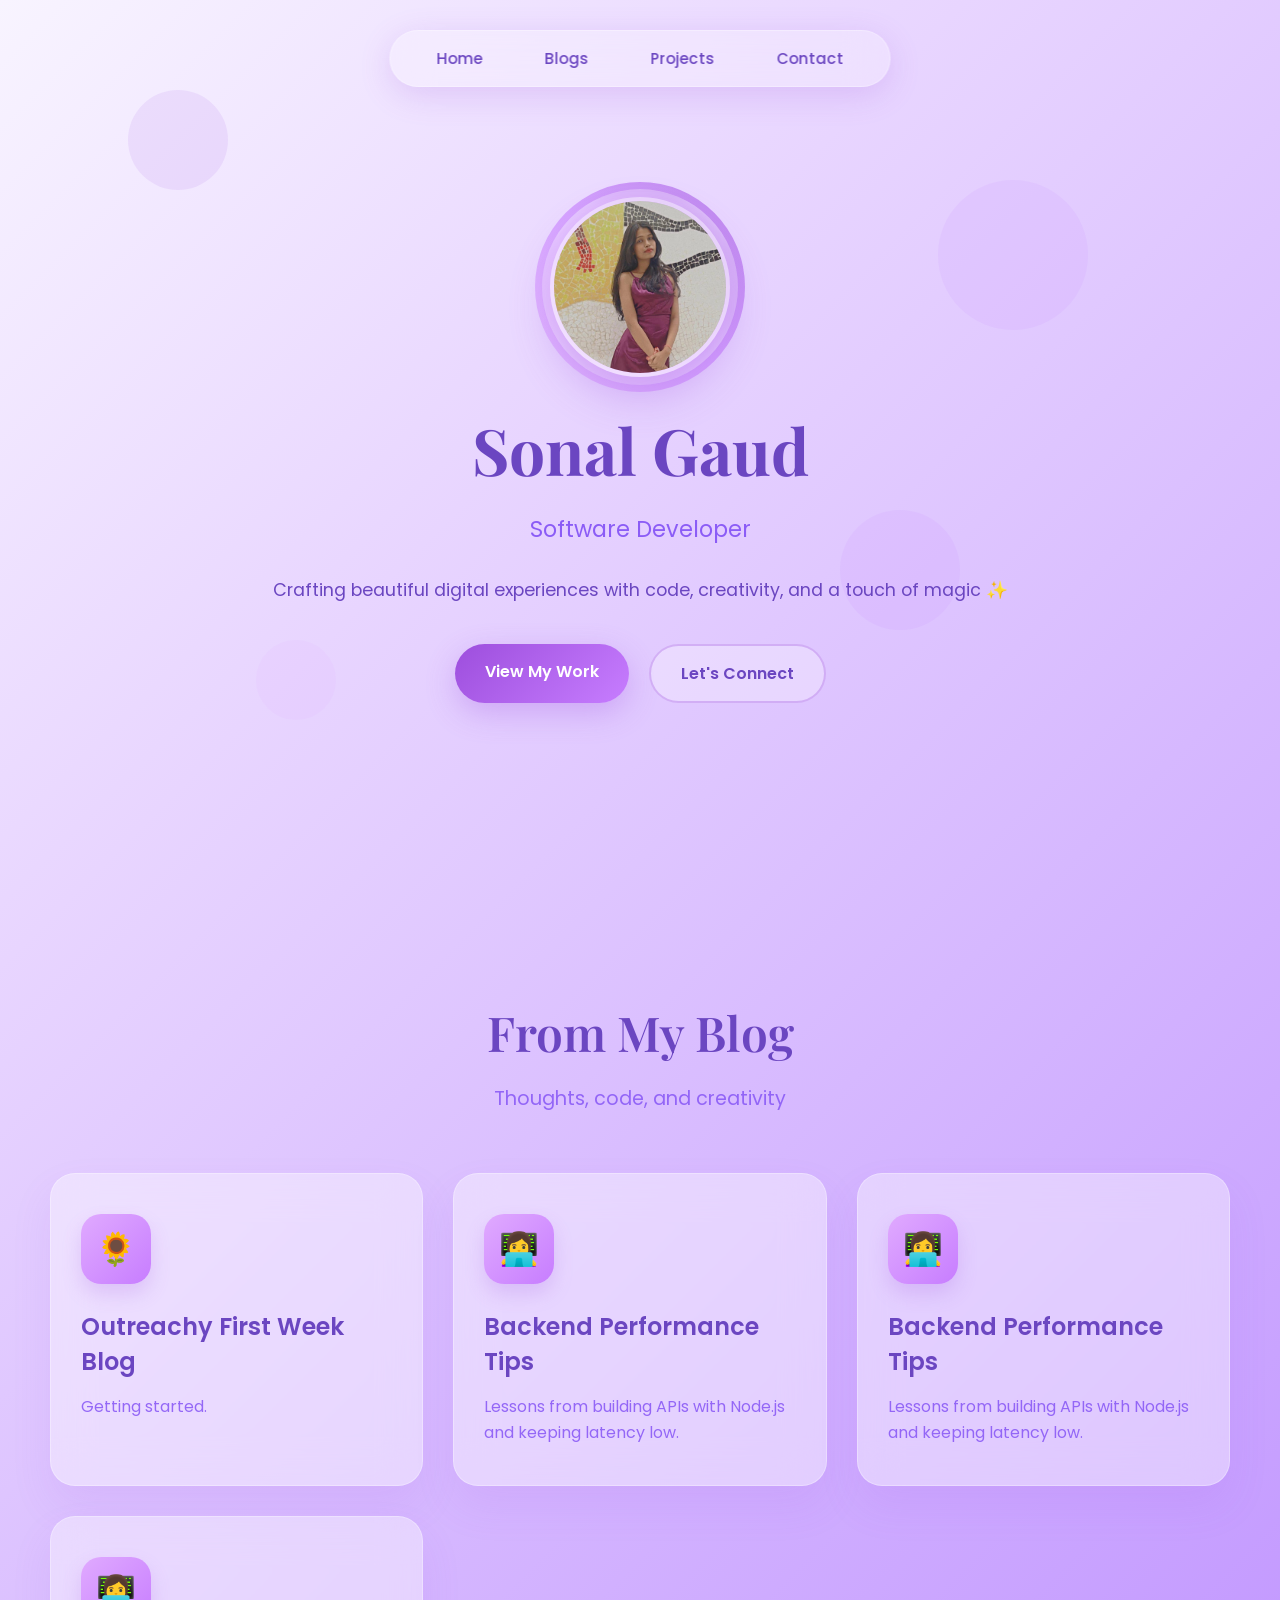
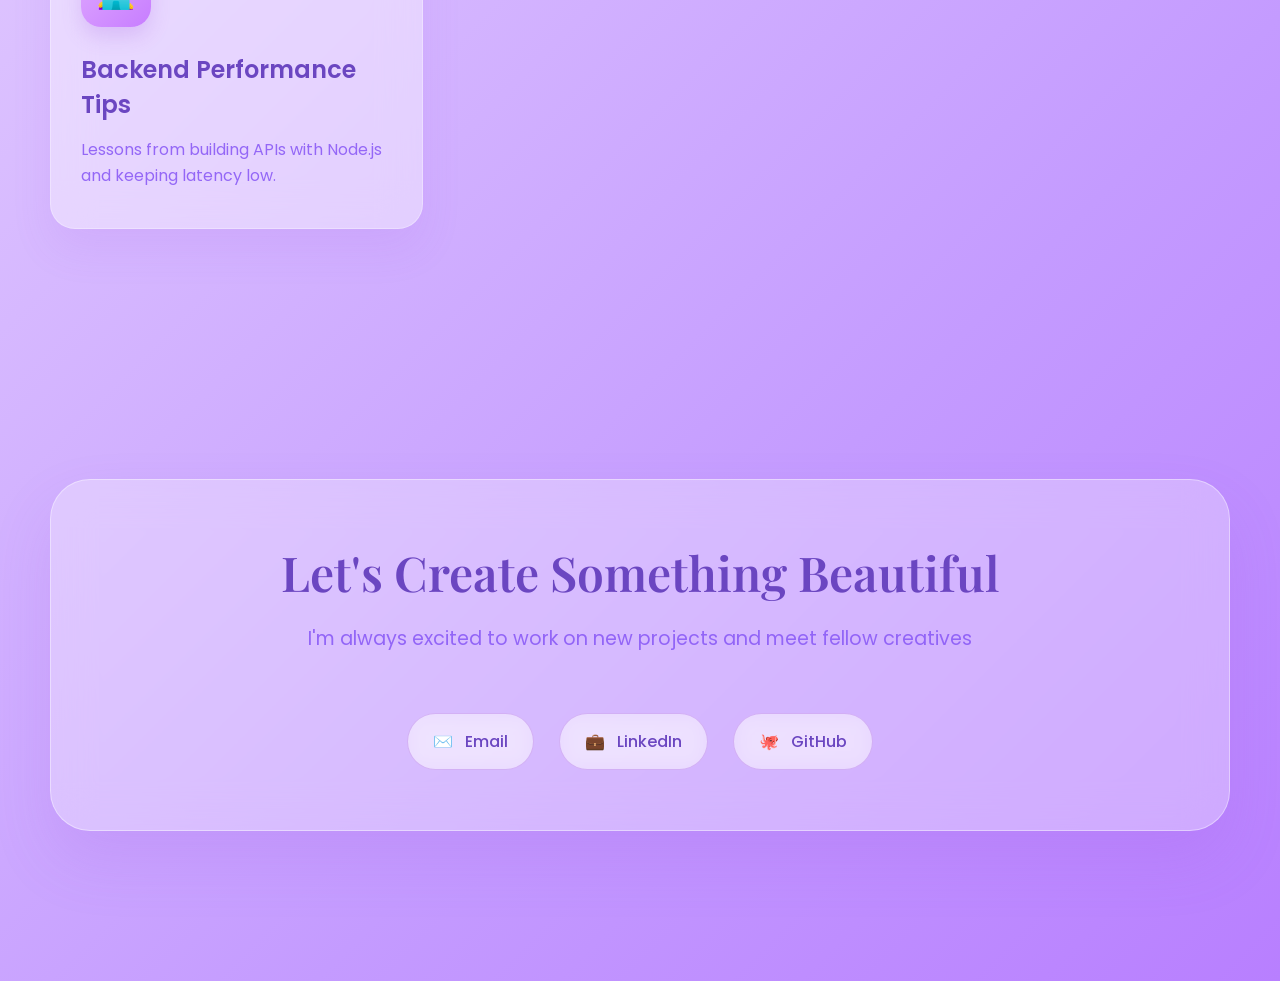
==== index.html @ 07bfc33f "added" ====
<!DOCTYPE html>
<html lang="en">

<head>
    <meta charset="UTF-8">
    <meta name="viewport" content="width=device-width, initial-scale=1.0">
    <title>Sonal Gaud</title>
    <link
        href="https://fonts.googleapis.com/css2?family=Poppins:wght@300;400;500;600;700&family=Playfair+Display:wght@400;500;600;700&display=swap"
        rel="stylesheet">

    <link rel="stylesheet" href="style.css">

</head>

<body>
    <!-- Floating shapes background -->
    <div class="floating-shapes">
        <div class="shape"></div>
        <div class="shape"></div>
        <div class="shape"></div>
        <div class="shape"></div>
    </div>

    <!-- Navigation -->
    <nav>
        <ul>
            <li><a href="#home">Home</a></li>
            <li><a href="#blogs">Blogs</a></li>
            <li><a href="#projects">Projects</a></li>
            <li><a href="#contact">Contact</a></li>
        </ul>
    </nav>

    <!-- Hero Section -->
    <section id="home" class="hero">
        <div class="hero-content">
            <div class="hero-image-container">
                <img src="images/image.jpeg" alt="Sonal Gaud" class="hero-image">
            </div>
            <h1>Sonal Gaud</h1>
            <p class="subtitle">Software Developer</p>
            <p class="description">Crafting beautiful digital experiences with code, creativity, and a touch of magic ✨
            </p>
            <div class="cta-buttons">
                <a href="#projects" class="btn btn-primary">View My Work</a>
                <a href="#contact" class="btn btn-secondary">Let's Connect</a>
            </div>
        </div>
    </section>

    <!-- Blog Section -->
    <section id="blogs" class="animate-on-scroll">
        <div class="container">
            <h2 class="section-title">From My Blog</h2>
            <p class="section-subtitle">Thoughts, code, and creativity</p>
            <div class="cards-grid">
                <a href="https://medium.com/@sonalgaud12/understanding-prometheus-remote-write-protocol-a-comprehensive-guide-9bbf093b5cb7"
                    class="card blog-link">
                    <div class="card-icon">🌻</div>
                    <h3>Outreachy First Week Blog</h3>
                    <p>Getting started.</p>
                </a>
                <a href="blog2.md" class="card blog-link">
                    <div class="card-icon">👩‍💻</div>
                    <h3>Backend Performance Tips</h3>
                    <p>Lessons from building APIs with Node.js and keeping latency low.</p>
                </a>
                <a href="blog3.md" class="card blog-link">
                    <div class="card-icon">👩‍💻</div>
                    <h3>Backend Performance Tips</h3>
                    <p>Lessons from building APIs with Node.js and keeping latency low.</p>
                </a>
                <a href="blog4.md" class="card blog-link">
                    <div class="card-icon">👩‍💻</div>
                    <h3>Backend Performance Tips</h3>
                    <p>Lessons from building APIs with Node.js and keeping latency low.</p>
                </a>
            </div>
        </div>
    </section>


    <!-- Projects Section -->
    <!-- <section id="projects" class="animate-on-scroll">
        <div class="container">
            <h2 class="section-title">Featured Projects</h2>
            <p class="section-subtitle">A showcase of my favorite creations</p>
            <div class="projects-grid">
                <div class="project-card">
                    <div class="project-image">
                        <div class="project-emoji">🌸</div>
                    </div>
                    <div class="project-content">
                        <h3 class="project-title">Bloom - Wellness App</h3>
                        <p class="project-description">A mindfulness and wellness app with AI-powered mood tracking,
                            personalized meditation guides, and beautiful floral themes.</p>
                        <div class="tech-tags">
                            <span class="tech-tag">React Native</span>
                            <span class="tech-tag">TensorFlow</span>
                            <span class="tech-tag">Firebase</span>
                            <span class="tech-tag">Node.js</span>
                        </div>
                        <div class="project-links">
                            <a href="#" class="project-link">Live Demo</a>
                            <a href="#" class="project-link">GitHub</a>
                        </div>
                    </div>
                </div>
                <div class="project-card">
                    <div class="project-image">
                        <div class="project-emoji">✨</div>
                    </div>
                    <div class="project-content">
                        <h3 class="project-title">Sparkle - Design System</h3>
                        <p class="project-description">A comprehensive design system and component library with
                            beautiful animations, accessibility features, and dark mode support.</p>
                        <div class="tech-tags">
                            <span class="tech-tag">React</span>
                            <span class="tech-tag">Storybook</span>
                            <span class="tech-tag">TypeScript</span>
                            <span class="tech-tag">Figma API</span>
                        </div>
                        <div class="project-links">
                            <a href="#" class="project-link">Live Demo</a>
                            <a href="#" class="project-link">GitHub</a>
                        </div>
                    </div>
                </div>
                <div class="project-card">
                    <div class="project-image">
                        <div class="project-emoji">🦋</div>
                    </div>
                    <div class="project-content">
                        <h3 class="project-title">Flutter - Social Platform</h3>
                        <p class="project-description">A creative community platform where artists share their work, get
                            feedback, and collaborate on projects with real-time features.</p>
                        <div class="tech-tags">
                            <span class="tech-tag">Vue.js</span>
                            <span class="tech-tag">Socket.io</span>
                            <span class="tech-tag">MongoDB</span>
                            <span class="tech-tag">AWS S3</span>
                        </div>
                        <div class="project-links">
                            <a href="#" class="project-link">Live Demo</a>
                            <a href="#" class="project-link">GitHub</a>
                        </div>
                    </div>
                </div>
            </div>
        </div>
    </section> -->

    <!-- Contact Section -->
    <section id="contact" class="animate-on-scroll">
        <div class="container">
            <div class="contact-section">
                <h2 class="section-title">Let's Create Something Beautiful</h2>
                <p class="section-subtitle">I'm always excited to work on new projects and meet fellow creatives</p>
                <div class="contact-links">
                    <a href="mailto:sonalgaud12@gmail.com" class="contact-link">
                        <span>✉️</span> Email
                    </a>
                    <a href="https://www.linkedin.com/in/sonal-gaud" target="_blank" class="contact-link">
                        <span>💼</span> LinkedIn
                    </a>
                    <a href="https://github.com/sonalgaud12" target="_blank" class="contact-link">
                        <span>🐙</span> GitHub
                    </a>

                </div>
            </div>
        </div>
    </section>
    <script src="script.js"></script>

</body>

</html>
---- style.css ----
* {
    margin: 0;
    padding: 0;
    box-sizing: border-box;
}

body {
    font-family: 'Poppins', sans-serif;
    background: linear-gradient(135deg, #f8f4ff 0%, #e8d5ff 25%, #d6b8ff 50%, #c49bff 75%, #b87fff 100%);
    min-height: 100vh;
    overflow-x: hidden;
    position: relative;
}

/* Floating elements background */
.floating-shapes {
    position: fixed;
    width: 100%;
    height: 100%;
    top: 0;
    left: 0;
    pointer-events: none;
    z-index: 1;
}

.shape {
    position: absolute;
    border-radius: 50%;
    opacity: 0.1;
    animation: float 20s infinite ease-in-out;
}

.shape:nth-child(1) {
    width: 100px;
    height: 100px;
    background: #9d4edd;
    top: 10%;
    left: 10%;
    animation-delay: 0s;
}

.shape:nth-child(2) {
    width: 150px;
    height: 150px;
    background: #c77dff;
    top: 20%;
    right: 15%;
    animation-delay: -5s;
}

.shape:nth-child(3) {
    width: 80px;
    height: 80px;
    background: #e0aaff;
    bottom: 20%;
    left: 20%;
    animation-delay: -10s;
}

.shape:nth-child(4) {
    width: 120px;
    height: 120px;
    background: #c77dff;
    bottom: 30%;
    right: 25%;
    animation-delay: -15s;
}

@keyframes float {

    0%,
    100% {
        transform: translateY(0px) rotate(0deg);
    }

    33% {
        transform: translateY(-30px) rotate(120deg);
    }

    66% {
        transform: translateY(20px) rotate(240deg);
    }
}

/* Navigation */
nav {
    position: fixed;
    top: 30px;
    left: 50%;
    transform: translateX(-50%);
    z-index: 1000;
    background: rgba(255, 255, 255, 0.25);
    backdrop-filter: blur(20px);
    padding: 15px 30px;
    border-radius: 50px;
    border: 1px solid rgba(255, 255, 255, 0.3);
    box-shadow: 0 8px 32px rgba(157, 78, 221, 0.2);
}

nav ul {
    display: flex;
    list-style: none;
    gap: 30px;
}

nav a {
    color: #6b46c1;
    text-decoration: none;
    font-weight: 500;
    font-size: 0.95rem;
    transition: all 0.3s ease;
    position: relative;
    padding: 8px 16px;
    border-radius: 25px;
}

nav a:hover {
    color: #ffffff;
    background: linear-gradient(135deg, #9d4edd, #c77dff);
    transform: translateY(-2px);
    box-shadow: 0 5px 15px rgba(157, 78, 221, 0.4);
}

/* Hero Section */
.hero {
    height: 100vh;
    display: flex;
    align-items: center;
    justify-content: center;
    text-align: center;
    position: relative;
    z-index: 10;
}

.hero-content {
    max-width: 800px;
    padding: 0 20px;
}

.hero-image-container {
    width: 180px;
    height: 180px;
    margin: 0 auto 30px;
    position: relative;
    animation: pulse 3s ease-in-out infinite;
}

.hero-image-container::before {
    content: '';
    position: absolute;
    top: -15px;
    left: -15px;
    right: -15px;
    bottom: -15px;
    border-radius: 50%;
    background: linear-gradient(45deg, #e0aaff, #c77dff, #9d4edd);
    z-index: -1;
    opacity: 0.6;
    animation: rotate 10s linear infinite;
}

.hero-image-container::after {
    content: '';
    position: absolute;
    top: -8px;
    left: -8px;
    right: -8px;
    bottom: -8px;
    border-radius: 50%;
    background: rgba(255, 255, 255, 0.3);
    z-index: -1;
    backdrop-filter: blur(10px);
}

.hero-image {
    width: 100%;
    height: 100%;
    border-radius: 50%;
    object-fit: cover;
    border: 4px solid rgba(255, 255, 255, 0.4);
    box-shadow: 0 20px 40px rgba(157, 78, 221, 0.3);
    transition: all 0.3s ease;
}

.hero-image:hover {
    transform: scale(1.05);
    box-shadow: 0 25px 50px rgba(157, 78, 221, 0.4);
}

@keyframes pulse {

    0%,
    100% {
        transform: scale(1);
    }

    50% {
        transform: scale(1.05);
    }
}

@keyframes rotate {
    0% {
        transform: rotate(0deg);
    }

    100% {
        transform: rotate(360deg);
    }
}

.hero h1 {
    font-family: 'Playfair Display', serif;
    font-size: 4rem;
    font-weight: 700;
    color: #6b46c1;
    margin-bottom: 20px;
    opacity: 0;
    animation: fadeInUp 1s ease 0.5s both;
}

.hero .subtitle {
    font-size: 1.4rem;
    color: #8b5cf6;
    margin-bottom: 30px;
    font-weight: 400;
    opacity: 0;
    animation: fadeInUp 1s ease 0.7s both;
}

.hero .description {
    font-size: 1.1rem;
    color: #6b46c1;
    margin-bottom: 40px;
    opacity: 0.8;
    line-height: 1.6;
    opacity: 0;
    animation: fadeInUp 1s ease 0.9s both;
}

.cta-buttons {
    display: flex;
    gap: 20px;
    justify-content: center;
    flex-wrap: wrap;
    opacity: 0;
    animation: fadeInUp 1s ease 1.1s both;
}

.btn {
    padding: 15px 30px;
    border-radius: 50px;
    text-decoration: none;
    font-weight: 600;
    font-size: 1rem;
    transition: all 0.3s ease;
    position: relative;
    overflow: hidden;
}

.btn-primary {
    background: linear-gradient(135deg, #9d4edd, #c77dff);
    color: white;
    box-shadow: 0 10px 30px rgba(157, 78, 221, 0.3);
}

.btn-secondary {
    background: rgba(255, 255, 255, 0.3);
    color: #6b46c1;
    border: 2px solid rgba(157, 78, 221, 0.3);
    backdrop-filter: blur(10px);
}

.btn:hover {
    transform: translateY(-3px);
}

.btn-primary:hover {
    box-shadow: 0 15px 40px rgba(157, 78, 221, 0.4);
}

.btn-secondary:hover {
    background: rgba(255, 255, 255, 0.5);
    border-color: rgba(157, 78, 221, 0.5);
}

@keyframes fadeInUp {
    from {
        opacity: 0;
        transform: translateY(30px);
    }

    to {
        opacity: 1;
        transform: translateY(0);
    }
}

/* Sections */
section {
    padding: 100px 50px;
    position: relative;
    z-index: 10;
}

.container {
    max-width: 1200px;
    margin: 0 auto;
}

.section-title {
    font-family: 'Playfair Display', serif;
    font-size: 3rem;
    font-weight: 600;
    color: #6b46c1;
    text-align: center;
    margin-bottom: 20px;
    position: relative;
}

.section-subtitle {
    text-align: center;
    font-size: 1.2rem;
    color: #8b5cf6;
    margin-bottom: 60px;
    opacity: 0.9;
}

/* Cards */
.cards-grid {
    display: grid;
    grid-template-columns: repeat(auto-fit, minmax(300px, 1fr));
    gap: 30px;
}

.card {
    background: rgba(255, 255, 255, 0.4);
    backdrop-filter: blur(20px);
    border-radius: 25px;
    padding: 40px 30px;
    border: 1px solid rgba(255, 255, 255, 0.3);
    box-shadow: 0 20px 40px rgba(157, 78, 221, 0.1);
    transition: all 0.4s ease;
    position: relative;
    overflow: hidden;
}

.card::before {
    content: '';
    position: absolute;
    top: -50%;
    left: -50%;
    width: 200%;
    height: 200%;
    background: linear-gradient(45deg, transparent, rgba(255, 255, 255, 0.1), transparent);
    transform: rotate(45deg);
    transition: all 0.6s ease;
    opacity: 0;
}

.card:hover::before {
    opacity: 1;
    animation: shimmer 1.5s ease-in-out;
}

@keyframes shimmer {
    0% {
        transform: translateX(-100%) translateY(-100%) rotate(45deg);
    }

    100% {
        transform: translateX(100%) translateY(100%) rotate(45deg);
    }
}

.card:hover {
    transform: translateY(-10px);
    box-shadow: 0 30px 60px rgba(157, 78, 221, 0.2);
    border-color: rgba(199, 125, 255, 0.4);
}

.card-icon {
    width: 70px;
    height: 70px;
    background: linear-gradient(135deg, #e0aaff, #c77dff);
    border-radius: 20px;
    display: flex;
    align-items: center;
    justify-content: center;
    font-size: 2rem;
    margin-bottom: 25px;
    box-shadow: 0 10px 20px rgba(157, 78, 221, 0.2);
}

.card h3 {
    font-size: 1.5rem;
    font-weight: 600;
    color: #6b46c1;
    margin-bottom: 15px;
}

.card p {
    color: #8b5cf6;
    line-height: 1.6;
    opacity: 0.9;
}

.blog-link {
    text-decoration: none;
}

/* Projects Section */
.projects-grid {
    display: grid;
    grid-template-columns: repeat(auto-fit, minmax(350px, 1fr));
    gap: 40px;
    margin-top: 50px;
}

.project-card {
    background: rgba(255, 255, 255, 0.5);
    backdrop-filter: blur(20px);
    border-radius: 30px;
    overflow: hidden;
    border: 1px solid rgba(255, 255, 255, 0.4);
    box-shadow: 0 25px 50px rgba(157, 78, 221, 0.15);
    transition: all 0.4s ease;
    position: relative;
}

.project-card:hover {
    transform: translateY(-15px) scale(1.02);
    box-shadow: 0 40px 80px rgba(157, 78, 221, 0.25);
}

.project-image {
    height: 250px;
    background: linear-gradient(135deg, #e0aaff 0%, #c77dff 50%, #9d4edd 100%);
    display: flex;
    align-items: center;
    justify-content: center;
    position: relative;
    overflow: hidden;
}

.project-image::before {
    content: '';
    position: absolute;
    top: 0;
    left: 0;
    right: 0;
    bottom: 0;
    background: radial-gradient(circle at 30% 30%, rgba(255, 255, 255, 0.3), transparent 60%);
}

.project-emoji {
    font-size: 4rem;
    z-index: 2;
    position: relative;
    animation: bounce 2s ease-in-out infinite;
}

@keyframes bounce {

    0%,
    100% {
        transform: translateY(0px);
    }

    50% {
        transform: translateY(-10px);
    }
}

.project-content {
    padding: 30px;
}

.project-title {
    font-size: 1.5rem;
    font-weight: 600;
    color: #6b46c1;
    margin-bottom: 15px;
}

.project-description {
    color: #8b5cf6;
    line-height: 1.6;
    margin-bottom: 20px;
    opacity: 0.9;
}

.tech-tags {
    display: flex;
    flex-wrap: wrap;
    gap: 8px;
    margin-bottom: 25px;
}

.tech-tag {
    padding: 6px 14px;
    background: linear-gradient(135deg, rgba(224, 170, 255, 0.3), rgba(199, 125, 255, 0.3));
    color: #6b46c1;
    font-size: 0.85rem;
    border-radius: 20px;
    font-weight: 500;
    border: 1px solid rgba(157, 78, 221, 0.2);
    transition: all 0.3s ease;
}

.tech-tag:hover {
    background: linear-gradient(135deg, #e0aaff, #c77dff);
    color: white;
    transform: translateY(-2px);
}

.project-links {
    display: flex;
    gap: 15px;
}

.project-link {
    padding: 10px 20px;
    background: linear-gradient(135deg, #9d4edd, #c77dff);
    color: white;
    text-decoration: none;
    border-radius: 25px;
    font-weight: 500;
    font-size: 0.9rem;
    transition: all 0.3s ease;
    box-shadow: 0 5px 15px rgba(157, 78, 221, 0.2);
}

.project-link:hover {
    transform: translateY(-2px);
    box-shadow: 0 8px 25px rgba(157, 78, 221, 0.3);
}

/* Contact Section */
.contact-section {
    background: rgba(255, 255, 255, 0.3);
    backdrop-filter: blur(20px);
    margin: 50px auto;
    border-radius: 40px;
    padding: 60px 40px;
    text-align: center;
    border: 1px solid rgba(255, 255, 255, 0.4);
    box-shadow: 0 30px 60px rgba(157, 78, 221, 0.15);
}

.contact-links {
    display: flex;
    justify-content: center;
    gap: 25px;
    margin-top: 40px;
    flex-wrap: wrap;
}

.contact-link {
    display: flex;
    align-items: center;
    gap: 12px;
    padding: 15px 25px;
    background: rgba(255, 255, 255, 0.4);
    border: 1px solid rgba(157, 78, 221, 0.3);
    border-radius: 50px;
    color: #6b46c1;
    text-decoration: none;
    font-weight: 500;
    transition: all 0.3s ease;
    backdrop-filter: blur(10px);
}

.contact-link:hover {
    transform: translateY(-5px);
    background: linear-gradient(135deg, #e0aaff, #c77dff);
    color: white;
    box-shadow: 0 15px 30px rgba(157, 78, 221, 0.3);
}

/* Responsive Design */
@media (max-width: 768px) {
    .hero h1 {
        font-size: 2.5rem;
    }

    nav ul {
        gap: 15px;
    }

    nav a {
        font-size: 0.9rem;
        padding: 6px 12px;
    }

    section {
        padding: 50px 20px;
    }

    .cta-buttons {
        flex-direction: column;
        align-items: center;
    }

    .contact-links {
        flex-direction: column;
        align-items: center;
    }
}

/* Scroll animations */
.animate-on-scroll {
    opacity: 0;
    transform: translateY(50px);
    transition: all 0.8s ease;
}

.animate-on-scroll.visible {
    opacity: 1;
    transform: translateY(0);
}
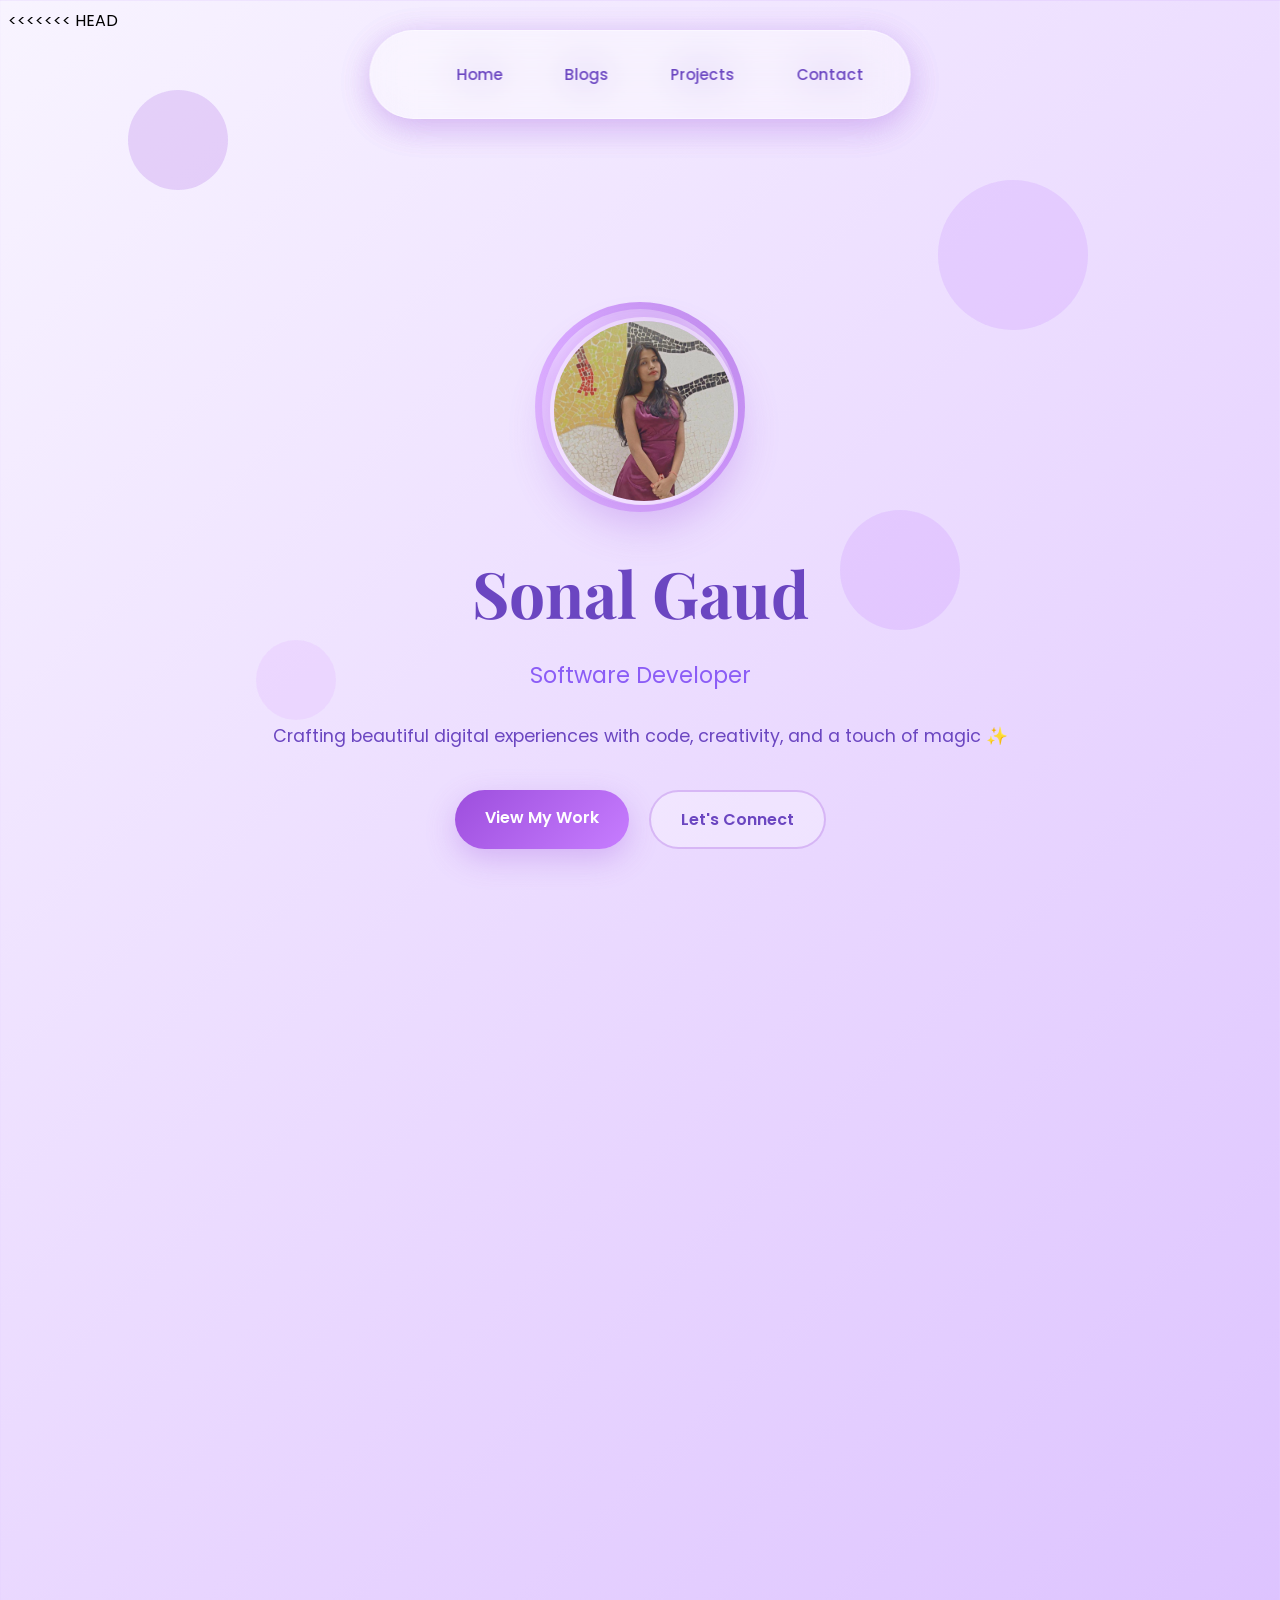
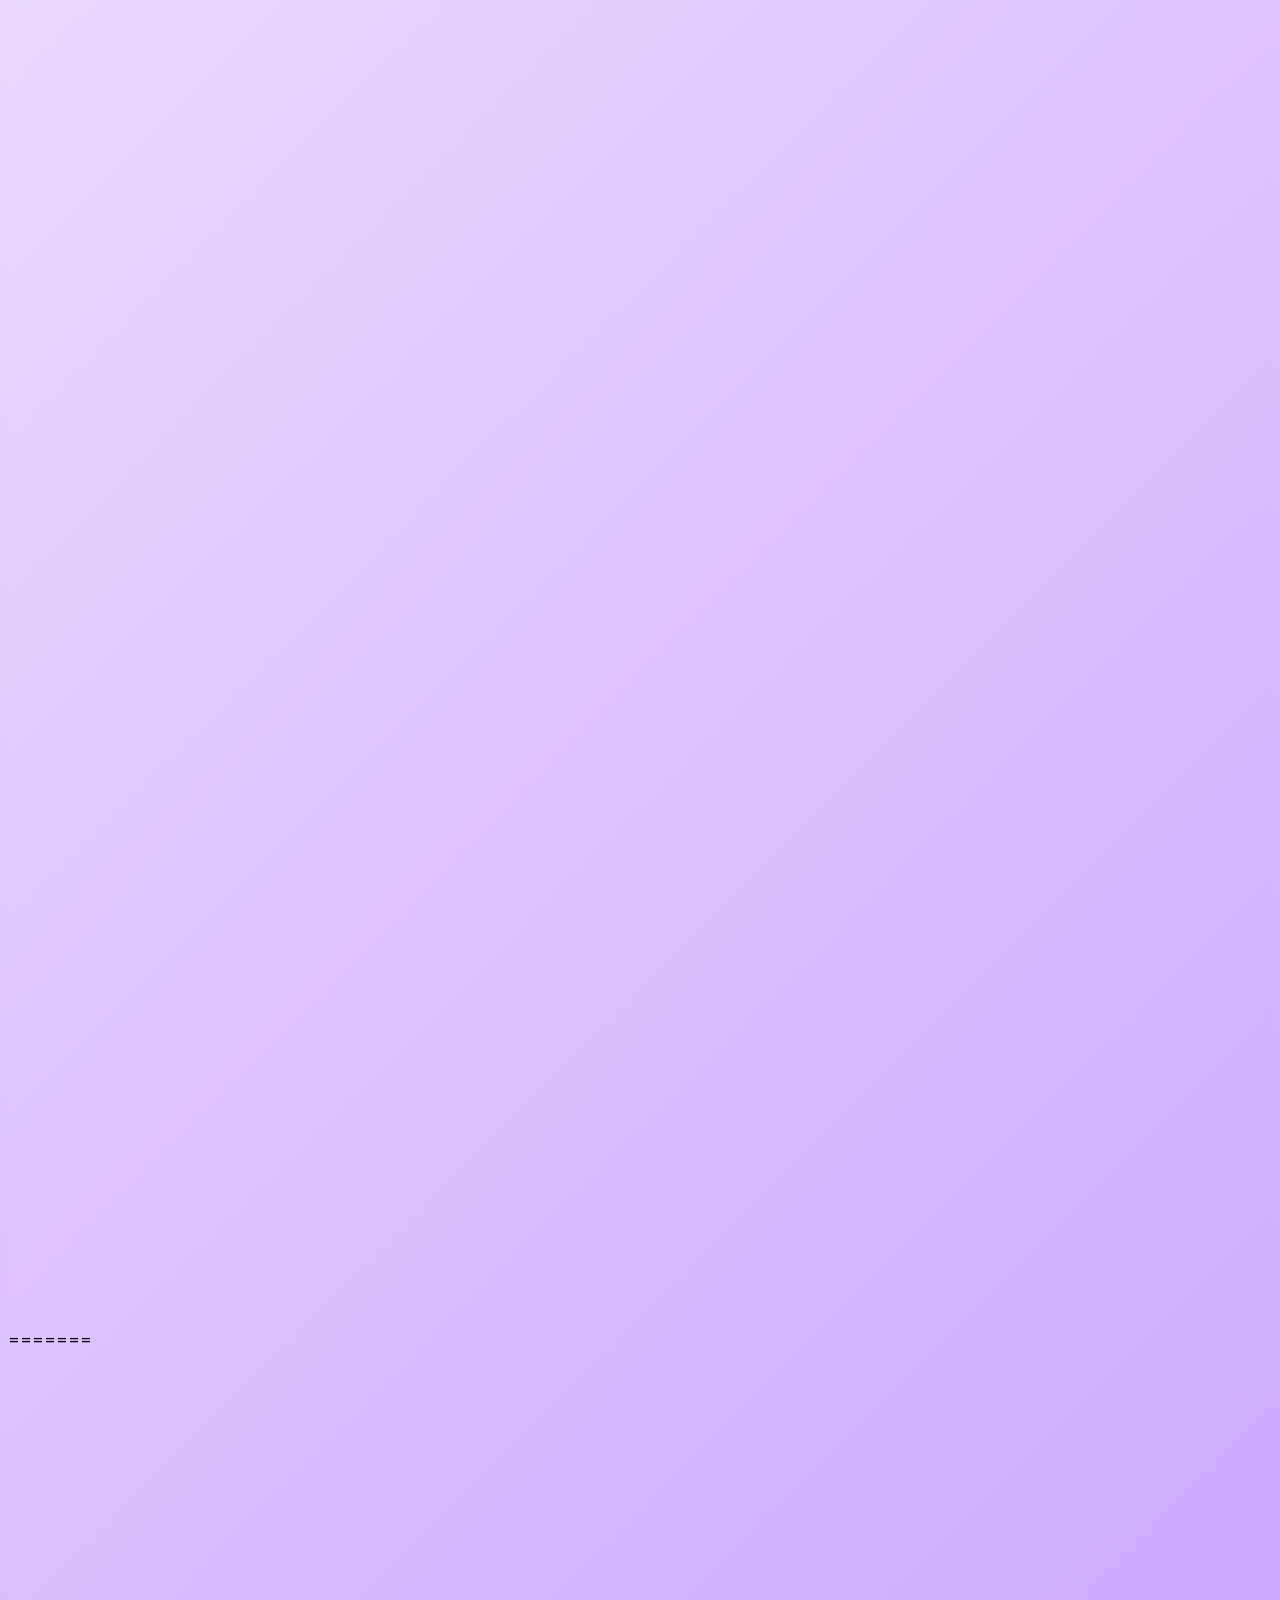
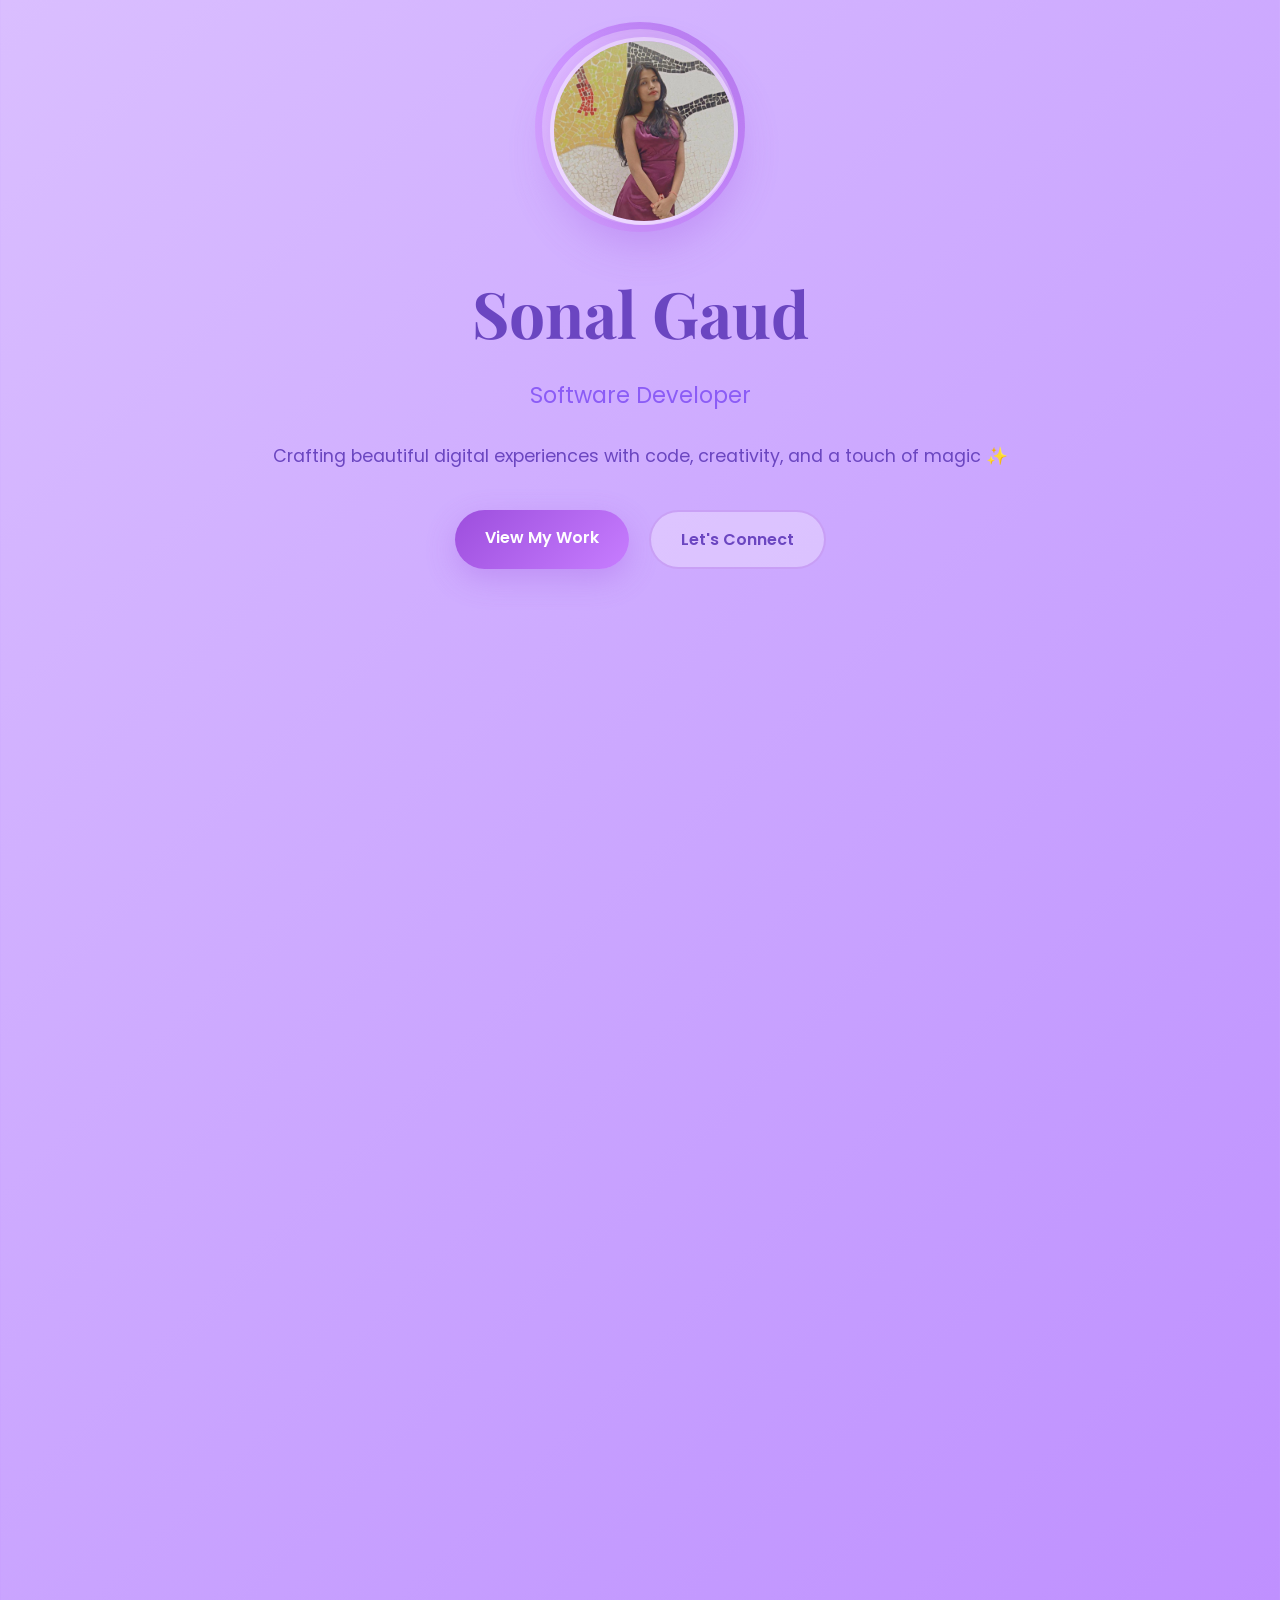
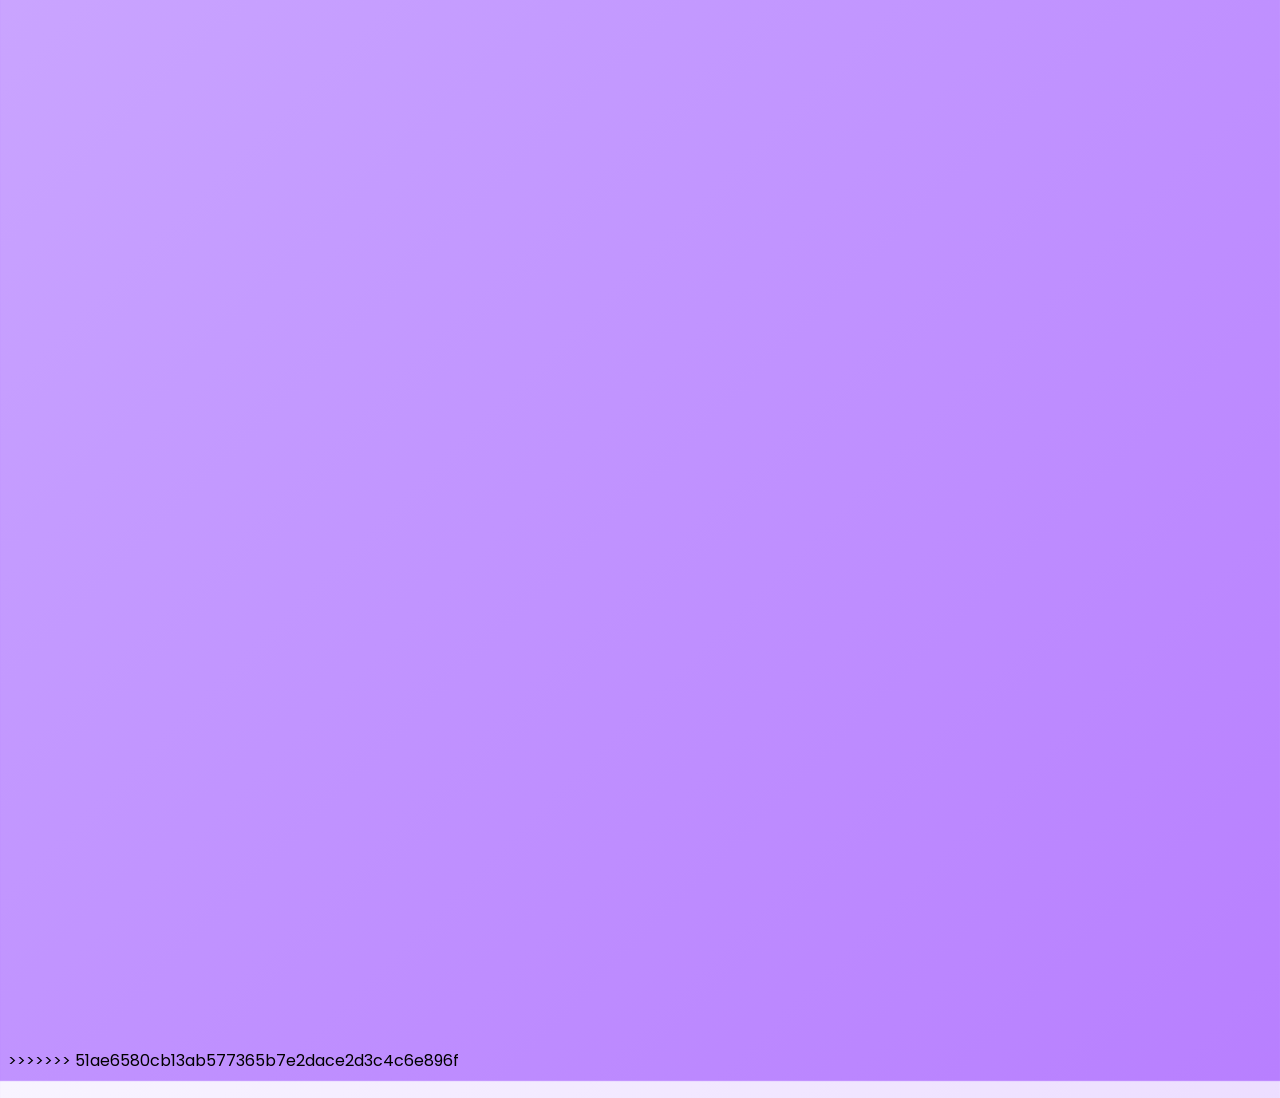
==== commit ab3304e2: "Merge branch 'main' of https://github.com/sonalgaud12/sonalgaud12.github.io" ====
--- a/index.html
+++ b/index.html
@@ -1,3 +1,4 @@
+<<<<<<< HEAD
 <!DOCTYPE html>
 <html lang="en">
 
@@ -176,4 +177,184 @@
 
 </body>
 
+=======
+<!DOCTYPE html>
+<html lang="en">
+
+<head>
+    <meta charset="UTF-8">
+    <meta name="viewport" content="width=device-width, initial-scale=1.0">
+    <title>Sonal Gaud</title>
+    <link
+        href="https://fonts.googleapis.com/css2?family=Poppins:wght@300;400;500;600;700&family=Playfair+Display:wght@400;500;600;700&display=swap"
+        rel="stylesheet">
+
+    <link rel="stylesheet" href="style.css">
+
+</head>
+
+<body>
+    <!-- Floating shapes background -->
+    <div class="floating-shapes">
+        <div class="shape"></div>
+        <div class="shape"></div>
+        <div class="shape"></div>
+        <div class="shape"></div>
+    </div>
+
+    <!-- Navigation -->
+    <nav>
+        <ul>
+            <li><a href="#home">Home</a></li>
+            <li><a href="#blogs">Blogs</a></li>
+            <li><a href="#projects">Projects</a></li>
+            <li><a href="#contact">Contact</a></li>
+        </ul>
+    </nav>
+
+    <!-- Hero Section -->
+    <section id="home" class="hero">
+        <div class="hero-content">
+            <div class="hero-image-container">
+                <img src="images/image.jpeg" alt="Sonal Gaud" class="hero-image">
+            </div>
+            <h1>Sonal Gaud</h1>
+            <p class="subtitle">Software Developer</p>
+            <p class="description">Crafting beautiful digital experiences with code, creativity, and a touch of magic ✨
+            </p>
+            <div class="cta-buttons">
+                <a href="#projects" class="btn btn-primary">View My Work</a>
+                <a href="#contact" class="btn btn-secondary">Let's Connect</a>
+            </div>
+        </div>
+    </section>
+
+    <!-- Blog Section -->
+    <section id="blogs" class="animate-on-scroll">
+        <div class="container">
+            <h2 class="section-title">From My Blog</h2>
+            <p class="section-subtitle">Thoughts, code, and creativity</p>
+            <div class="cards-grid">
+                <a href="https://medium.com/@sonalgaud12/understanding-prometheus-remote-write-protocol-a-comprehensive-guide-9bbf093b5cb7"
+                    class="card blog-link">
+                    <div class="card-icon">🌻</div>
+                    <h3>Outreachy First Week Blog</h3>
+                    <p>Getting started.</p>
+                </a>
+                <a href="blog2.md" class="card blog-link">
+                    <div class="card-icon">👩‍💻</div>
+                    <h3>Backend Performance Tips</h3>
+                    <p>Lessons from building APIs with Node.js and keeping latency low.</p>
+                </a>
+                <a href="blog3.md" class="card blog-link">
+                    <div class="card-icon">👩‍💻</div>
+                    <h3>Backend Performance Tips</h3>
+                    <p>Lessons from building APIs with Node.js and keeping latency low.</p>
+                </a>
+                <a href="blog4.md" class="card blog-link">
+                    <div class="card-icon">👩‍💻</div>
+                    <h3>Backend Performance Tips</h3>
+                    <p>Lessons from building APIs with Node.js and keeping latency low.</p>
+                </a>
+            </div>
+        </div>
+    </section>
+
+
+    <!-- Projects Section -->
+    <!-- <section id="projects" class="animate-on-scroll">
+        <div class="container">
+            <h2 class="section-title">Featured Projects</h2>
+            <p class="section-subtitle">A showcase of my favorite creations</p>
+            <div class="projects-grid">
+                <div class="project-card">
+                    <div class="project-image">
+                        <div class="project-emoji">🌸</div>
+                    </div>
+                    <div class="project-content">
+                        <h3 class="project-title">Bloom - Wellness App</h3>
+                        <p class="project-description">A mindfulness and wellness app with AI-powered mood tracking,
+                            personalized meditation guides, and beautiful floral themes.</p>
+                        <div class="tech-tags">
+                            <span class="tech-tag">React Native</span>
+                            <span class="tech-tag">TensorFlow</span>
+                            <span class="tech-tag">Firebase</span>
+                            <span class="tech-tag">Node.js</span>
+                        </div>
+                        <div class="project-links">
+                            <a href="#" class="project-link">Live Demo</a>
+                            <a href="#" class="project-link">GitHub</a>
+                        </div>
+                    </div>
+                </div>
+                <div class="project-card">
+                    <div class="project-image">
+                        <div class="project-emoji">✨</div>
+                    </div>
+                    <div class="project-content">
+                        <h3 class="project-title">Sparkle - Design System</h3>
+                        <p class="project-description">A comprehensive design system and component library with
+                            beautiful animations, accessibility features, and dark mode support.</p>
+                        <div class="tech-tags">
+                            <span class="tech-tag">React</span>
+                            <span class="tech-tag">Storybook</span>
+                            <span class="tech-tag">TypeScript</span>
+                            <span class="tech-tag">Figma API</span>
+                        </div>
+                        <div class="project-links">
+                            <a href="#" class="project-link">Live Demo</a>
+                            <a href="#" class="project-link">GitHub</a>
+                        </div>
+                    </div>
+                </div>
+                <div class="project-card">
+                    <div class="project-image">
+                        <div class="project-emoji">🦋</div>
+                    </div>
+                    <div class="project-content">
+                        <h3 class="project-title">Flutter - Social Platform</h3>
+                        <p class="project-description">A creative community platform where artists share their work, get
+                            feedback, and collaborate on projects with real-time features.</p>
+                        <div class="tech-tags">
+                            <span class="tech-tag">Vue.js</span>
+                            <span class="tech-tag">Socket.io</span>
+                            <span class="tech-tag">MongoDB</span>
+                            <span class="tech-tag">AWS S3</span>
+                        </div>
+                        <div class="project-links">
+                            <a href="#" class="project-link">Live Demo</a>
+                            <a href="#" class="project-link">GitHub</a>
+                        </div>
+                    </div>
+                </div>
+            </div>
+        </div>
+    </section> -->
+
+    <!-- Contact Section -->
+    <section id="contact" class="animate-on-scroll">
+        <div class="container">
+            <div class="contact-section">
+                <h2 class="section-title">Let's Create Something Beautiful</h2>
+                <p class="section-subtitle">I'm always excited to work on new projects and meet fellow creatives</p>
+                <div class="contact-links">
+                    <a href="mailto:sonalgaud12@gmail.com" class="contact-link">
+                        <span>✉️</span> Email
+                    </a>
+                    <a href="https://www.linkedin.com/in/sonal-gaud" target="_blank" class="contact-link">
+                        <span>💼</span> LinkedIn
+                    </a>
+                    <a href="https://github.com/sonalgaud12" target="_blank" class="contact-link">
+                        <span>🐙</span> GitHub
+                    </a>
+
+                </div>
+            </div>
+        </div>
+    </section>
+    <script src="script.js"></script>
+
+</body>
+
+>>>>>>> 51ae6580cb13ab577365b7e2dace2d3c4c6e896f
 </html>
--- a/style.css
+++ b/style.css
@@ -1,3 +1,4 @@
+<<<<<<< HEAD
 * {
     margin: 0;
     padding: 0;
@@ -618,4 +619,626 @@
 .animate-on-scroll.visible {
     opacity: 1;
     transform: translateY(0);
+=======
+* {
+    margin: 0;
+    padding: 0;
+    box-sizing: border-box;
+}
+
+body {
+    font-family: 'Poppins', sans-serif;
+    background: linear-gradient(135deg, #f8f4ff 0%, #e8d5ff 25%, #d6b8ff 50%, #c49bff 75%, #b87fff 100%);
+    min-height: 100vh;
+    overflow-x: hidden;
+    position: relative;
+}
+
+/* Floating elements background */
+.floating-shapes {
+    position: fixed;
+    width: 100%;
+    height: 100%;
+    top: 0;
+    left: 0;
+    pointer-events: none;
+    z-index: 1;
+}
+
+.shape {
+    position: absolute;
+    border-radius: 50%;
+    opacity: 0.1;
+    animation: float 20s infinite ease-in-out;
+}
+
+.shape:nth-child(1) {
+    width: 100px;
+    height: 100px;
+    background: #9d4edd;
+    top: 10%;
+    left: 10%;
+    animation-delay: 0s;
+}
+
+.shape:nth-child(2) {
+    width: 150px;
+    height: 150px;
+    background: #c77dff;
+    top: 20%;
+    right: 15%;
+    animation-delay: -5s;
+}
+
+.shape:nth-child(3) {
+    width: 80px;
+    height: 80px;
+    background: #e0aaff;
+    bottom: 20%;
+    left: 20%;
+    animation-delay: -10s;
+}
+
+.shape:nth-child(4) {
+    width: 120px;
+    height: 120px;
+    background: #c77dff;
+    bottom: 30%;
+    right: 25%;
+    animation-delay: -15s;
+}
+
+@keyframes float {
+
+    0%,
+    100% {
+        transform: translateY(0px) rotate(0deg);
+    }
+
+    33% {
+        transform: translateY(-30px) rotate(120deg);
+    }
+
+    66% {
+        transform: translateY(20px) rotate(240deg);
+    }
+}
+
+/* Navigation */
+nav {
+    position: fixed;
+    top: 30px;
+    left: 50%;
+    transform: translateX(-50%);
+    z-index: 1000;
+    background: rgba(255, 255, 255, 0.25);
+    backdrop-filter: blur(20px);
+    padding: 15px 30px;
+    border-radius: 50px;
+    border: 1px solid rgba(255, 255, 255, 0.3);
+    box-shadow: 0 8px 32px rgba(157, 78, 221, 0.2);
+}
+
+nav ul {
+    display: flex;
+    list-style: none;
+    gap: 30px;
+}
+
+nav a {
+    color: #6b46c1;
+    text-decoration: none;
+    font-weight: 500;
+    font-size: 0.95rem;
+    transition: all 0.3s ease;
+    position: relative;
+    padding: 8px 16px;
+    border-radius: 25px;
+}
+
+nav a:hover {
+    color: #ffffff;
+    background: linear-gradient(135deg, #9d4edd, #c77dff);
+    transform: translateY(-2px);
+    box-shadow: 0 5px 15px rgba(157, 78, 221, 0.4);
+}
+
+/* Hero Section */
+.hero {
+    height: 100vh;
+    display: flex;
+    align-items: center;
+    justify-content: center;
+    text-align: center;
+    position: relative;
+    z-index: 10;
+}
+
+.hero-content {
+    max-width: 800px;
+    padding: 0 20px;
+}
+
+.hero-image-container {
+    width: 180px;
+    height: 180px;
+    margin: 0 auto 30px;
+    position: relative;
+    animation: pulse 3s ease-in-out infinite;
+}
+
+.hero-image-container::before {
+    content: '';
+    position: absolute;
+    top: -15px;
+    left: -15px;
+    right: -15px;
+    bottom: -15px;
+    border-radius: 50%;
+    background: linear-gradient(45deg, #e0aaff, #c77dff, #9d4edd);
+    z-index: -1;
+    opacity: 0.6;
+    animation: rotate 10s linear infinite;
+}
+
+.hero-image-container::after {
+    content: '';
+    position: absolute;
+    top: -8px;
+    left: -8px;
+    right: -8px;
+    bottom: -8px;
+    border-radius: 50%;
+    background: rgba(255, 255, 255, 0.3);
+    z-index: -1;
+    backdrop-filter: blur(10px);
+}
+
+.hero-image {
+    width: 100%;
+    height: 100%;
+    border-radius: 50%;
+    object-fit: cover;
+    border: 4px solid rgba(255, 255, 255, 0.4);
+    box-shadow: 0 20px 40px rgba(157, 78, 221, 0.3);
+    transition: all 0.3s ease;
+}
+
+.hero-image:hover {
+    transform: scale(1.05);
+    box-shadow: 0 25px 50px rgba(157, 78, 221, 0.4);
+}
+
+@keyframes pulse {
+
+    0%,
+    100% {
+        transform: scale(1);
+    }
+
+    50% {
+        transform: scale(1.05);
+    }
+}
+
+@keyframes rotate {
+    0% {
+        transform: rotate(0deg);
+    }
+
+    100% {
+        transform: rotate(360deg);
+    }
+}
+
+.hero h1 {
+    font-family: 'Playfair Display', serif;
+    font-size: 4rem;
+    font-weight: 700;
+    color: #6b46c1;
+    margin-bottom: 20px;
+    opacity: 0;
+    animation: fadeInUp 1s ease 0.5s both;
+}
+
+.hero .subtitle {
+    font-size: 1.4rem;
+    color: #8b5cf6;
+    margin-bottom: 30px;
+    font-weight: 400;
+    opacity: 0;
+    animation: fadeInUp 1s ease 0.7s both;
+}
+
+.hero .description {
+    font-size: 1.1rem;
+    color: #6b46c1;
+    margin-bottom: 40px;
+    opacity: 0.8;
+    line-height: 1.6;
+    opacity: 0;
+    animation: fadeInUp 1s ease 0.9s both;
+}
+
+.cta-buttons {
+    display: flex;
+    gap: 20px;
+    justify-content: center;
+    flex-wrap: wrap;
+    opacity: 0;
+    animation: fadeInUp 1s ease 1.1s both;
+}
+
+.btn {
+    padding: 15px 30px;
+    border-radius: 50px;
+    text-decoration: none;
+    font-weight: 600;
+    font-size: 1rem;
+    transition: all 0.3s ease;
+    position: relative;
+    overflow: hidden;
+}
+
+.btn-primary {
+    background: linear-gradient(135deg, #9d4edd, #c77dff);
+    color: white;
+    box-shadow: 0 10px 30px rgba(157, 78, 221, 0.3);
+}
+
+.btn-secondary {
+    background: rgba(255, 255, 255, 0.3);
+    color: #6b46c1;
+    border: 2px solid rgba(157, 78, 221, 0.3);
+    backdrop-filter: blur(10px);
+}
+
+.btn:hover {
+    transform: translateY(-3px);
+}
+
+.btn-primary:hover {
+    box-shadow: 0 15px 40px rgba(157, 78, 221, 0.4);
+}
+
+.btn-secondary:hover {
+    background: rgba(255, 255, 255, 0.5);
+    border-color: rgba(157, 78, 221, 0.5);
+}
+
+@keyframes fadeInUp {
+    from {
+        opacity: 0;
+        transform: translateY(30px);
+    }
+
+    to {
+        opacity: 1;
+        transform: translateY(0);
+    }
+}
+
+/* Sections */
+section {
+    padding: 100px 50px;
+    position: relative;
+    z-index: 10;
+}
+
+.container {
+    max-width: 1200px;
+    margin: 0 auto;
+}
+
+.section-title {
+    font-family: 'Playfair Display', serif;
+    font-size: 3rem;
+    font-weight: 600;
+    color: #6b46c1;
+    text-align: center;
+    margin-bottom: 20px;
+    position: relative;
+}
+
+.section-subtitle {
+    text-align: center;
+    font-size: 1.2rem;
+    color: #8b5cf6;
+    margin-bottom: 60px;
+    opacity: 0.9;
+}
+
+/* Cards */
+.cards-grid {
+    display: grid;
+    grid-template-columns: repeat(auto-fit, minmax(300px, 1fr));
+    gap: 30px;
+}
+
+.card {
+    background: rgba(255, 255, 255, 0.4);
+    backdrop-filter: blur(20px);
+    border-radius: 25px;
+    padding: 40px 30px;
+    border: 1px solid rgba(255, 255, 255, 0.3);
+    box-shadow: 0 20px 40px rgba(157, 78, 221, 0.1);
+    transition: all 0.4s ease;
+    position: relative;
+    overflow: hidden;
+}
+
+.card::before {
+    content: '';
+    position: absolute;
+    top: -50%;
+    left: -50%;
+    width: 200%;
+    height: 200%;
+    background: linear-gradient(45deg, transparent, rgba(255, 255, 255, 0.1), transparent);
+    transform: rotate(45deg);
+    transition: all 0.6s ease;
+    opacity: 0;
+}
+
+.card:hover::before {
+    opacity: 1;
+    animation: shimmer 1.5s ease-in-out;
+}
+
+@keyframes shimmer {
+    0% {
+        transform: translateX(-100%) translateY(-100%) rotate(45deg);
+    }
+
+    100% {
+        transform: translateX(100%) translateY(100%) rotate(45deg);
+    }
+}
+
+.card:hover {
+    transform: translateY(-10px);
+    box-shadow: 0 30px 60px rgba(157, 78, 221, 0.2);
+    border-color: rgba(199, 125, 255, 0.4);
+}
+
+.card-icon {
+    width: 70px;
+    height: 70px;
+    background: linear-gradient(135deg, #e0aaff, #c77dff);
+    border-radius: 20px;
+    display: flex;
+    align-items: center;
+    justify-content: center;
+    font-size: 2rem;
+    margin-bottom: 25px;
+    box-shadow: 0 10px 20px rgba(157, 78, 221, 0.2);
+}
+
+.card h3 {
+    font-size: 1.5rem;
+    font-weight: 600;
+    color: #6b46c1;
+    margin-bottom: 15px;
+}
+
+.card p {
+    color: #8b5cf6;
+    line-height: 1.6;
+    opacity: 0.9;
+}
+
+.blog-link {
+    text-decoration: none;
+}
+
+/* Projects Section */
+.projects-grid {
+    display: grid;
+    grid-template-columns: repeat(auto-fit, minmax(350px, 1fr));
+    gap: 40px;
+    margin-top: 50px;
+}
+
+.project-card {
+    background: rgba(255, 255, 255, 0.5);
+    backdrop-filter: blur(20px);
+    border-radius: 30px;
+    overflow: hidden;
+    border: 1px solid rgba(255, 255, 255, 0.4);
+    box-shadow: 0 25px 50px rgba(157, 78, 221, 0.15);
+    transition: all 0.4s ease;
+    position: relative;
+}
+
+.project-card:hover {
+    transform: translateY(-15px) scale(1.02);
+    box-shadow: 0 40px 80px rgba(157, 78, 221, 0.25);
+}
+
+.project-image {
+    height: 250px;
+    background: linear-gradient(135deg, #e0aaff 0%, #c77dff 50%, #9d4edd 100%);
+    display: flex;
+    align-items: center;
+    justify-content: center;
+    position: relative;
+    overflow: hidden;
+}
+
+.project-image::before {
+    content: '';
+    position: absolute;
+    top: 0;
+    left: 0;
+    right: 0;
+    bottom: 0;
+    background: radial-gradient(circle at 30% 30%, rgba(255, 255, 255, 0.3), transparent 60%);
+}
+
+.project-emoji {
+    font-size: 4rem;
+    z-index: 2;
+    position: relative;
+    animation: bounce 2s ease-in-out infinite;
+}
+
+@keyframes bounce {
+
+    0%,
+    100% {
+        transform: translateY(0px);
+    }
+
+    50% {
+        transform: translateY(-10px);
+    }
+}
+
+.project-content {
+    padding: 30px;
+}
+
+.project-title {
+    font-size: 1.5rem;
+    font-weight: 600;
+    color: #6b46c1;
+    margin-bottom: 15px;
+}
+
+.project-description {
+    color: #8b5cf6;
+    line-height: 1.6;
+    margin-bottom: 20px;
+    opacity: 0.9;
+}
+
+.tech-tags {
+    display: flex;
+    flex-wrap: wrap;
+    gap: 8px;
+    margin-bottom: 25px;
+}
+
+.tech-tag {
+    padding: 6px 14px;
+    background: linear-gradient(135deg, rgba(224, 170, 255, 0.3), rgba(199, 125, 255, 0.3));
+    color: #6b46c1;
+    font-size: 0.85rem;
+    border-radius: 20px;
+    font-weight: 500;
+    border: 1px solid rgba(157, 78, 221, 0.2);
+    transition: all 0.3s ease;
+}
+
+.tech-tag:hover {
+    background: linear-gradient(135deg, #e0aaff, #c77dff);
+    color: white;
+    transform: translateY(-2px);
+}
+
+.project-links {
+    display: flex;
+    gap: 15px;
+}
+
+.project-link {
+    padding: 10px 20px;
+    background: linear-gradient(135deg, #9d4edd, #c77dff);
+    color: white;
+    text-decoration: none;
+    border-radius: 25px;
+    font-weight: 500;
+    font-size: 0.9rem;
+    transition: all 0.3s ease;
+    box-shadow: 0 5px 15px rgba(157, 78, 221, 0.2);
+}
+
+.project-link:hover {
+    transform: translateY(-2px);
+    box-shadow: 0 8px 25px rgba(157, 78, 221, 0.3);
+}
+
+/* Contact Section */
+.contact-section {
+    background: rgba(255, 255, 255, 0.3);
+    backdrop-filter: blur(20px);
+    margin: 50px auto;
+    border-radius: 40px;
+    padding: 60px 40px;
+    text-align: center;
+    border: 1px solid rgba(255, 255, 255, 0.4);
+    box-shadow: 0 30px 60px rgba(157, 78, 221, 0.15);
+}
+
+.contact-links {
+    display: flex;
+    justify-content: center;
+    gap: 25px;
+    margin-top: 40px;
+    flex-wrap: wrap;
+}
+
+.contact-link {
+    display: flex;
+    align-items: center;
+    gap: 12px;
+    padding: 15px 25px;
+    background: rgba(255, 255, 255, 0.4);
+    border: 1px solid rgba(157, 78, 221, 0.3);
+    border-radius: 50px;
+    color: #6b46c1;
+    text-decoration: none;
+    font-weight: 500;
+    transition: all 0.3s ease;
+    backdrop-filter: blur(10px);
+}
+
+.contact-link:hover {
+    transform: translateY(-5px);
+    background: linear-gradient(135deg, #e0aaff, #c77dff);
+    color: white;
+    box-shadow: 0 15px 30px rgba(157, 78, 221, 0.3);
+}
+
+/* Responsive Design */
+@media (max-width: 768px) {
+    .hero h1 {
+        font-size: 2.5rem;
+    }
+
+    nav ul {
+        gap: 15px;
+    }
+
+    nav a {
+        font-size: 0.9rem;
+        padding: 6px 12px;
+    }
+
+    section {
+        padding: 50px 20px;
+    }
+
+    .cta-buttons {
+        flex-direction: column;
+        align-items: center;
+    }
+
+    .contact-links {
+        flex-direction: column;
+        align-items: center;
+    }
+}
+
+/* Scroll animations */
+.animate-on-scroll {
+    opacity: 0;
+    transform: translateY(50px);
+    transition: all 0.8s ease;
+}
+
+.animate-on-scroll.visible {
+    opacity: 1;
+    transform: translateY(0);
+>>>>>>> 51ae6580cb13ab577365b7e2dace2d3c4c6e896f
 }
--- a/style.css
+++ b/style.css
@@ -1,3 +1,4 @@
+<<<<<<< HEAD
 * {
     margin: 0;
     padding: 0;
@@ -618,4 +619,626 @@
 .animate-on-scroll.visible {
     opacity: 1;
     transform: translateY(0);
+=======
+* {
+    margin: 0;
+    padding: 0;
+    box-sizing: border-box;
+}
+
+body {
+    font-family: 'Poppins', sans-serif;
+    background: linear-gradient(135deg, #f8f4ff 0%, #e8d5ff 25%, #d6b8ff 50%, #c49bff 75%, #b87fff 100%);
+    min-height: 100vh;
+    overflow-x: hidden;
+    position: relative;
+}
+
+/* Floating elements background */
+.floating-shapes {
+    position: fixed;
+    width: 100%;
+    height: 100%;
+    top: 0;
+    left: 0;
+    pointer-events: none;
+    z-index: 1;
+}
+
+.shape {
+    position: absolute;
+    border-radius: 50%;
+    opacity: 0.1;
+    animation: float 20s infinite ease-in-out;
+}
+
+.shape:nth-child(1) {
+    width: 100px;
+    height: 100px;
+    background: #9d4edd;
+    top: 10%;
+    left: 10%;
+    animation-delay: 0s;
+}
+
+.shape:nth-child(2) {
+    width: 150px;
+    height: 150px;
+    background: #c77dff;
+    top: 20%;
+    right: 15%;
+    animation-delay: -5s;
+}
+
+.shape:nth-child(3) {
+    width: 80px;
+    height: 80px;
+    background: #e0aaff;
+    bottom: 20%;
+    left: 20%;
+    animation-delay: -10s;
+}
+
+.shape:nth-child(4) {
+    width: 120px;
+    height: 120px;
+    background: #c77dff;
+    bottom: 30%;
+    right: 25%;
+    animation-delay: -15s;
+}
+
+@keyframes float {
+
+    0%,
+    100% {
+        transform: translateY(0px) rotate(0deg);
+    }
+
+    33% {
+        transform: translateY(-30px) rotate(120deg);
+    }
+
+    66% {
+        transform: translateY(20px) rotate(240deg);
+    }
+}
+
+/* Navigation */
+nav {
+    position: fixed;
+    top: 30px;
+    left: 50%;
+    transform: translateX(-50%);
+    z-index: 1000;
+    background: rgba(255, 255, 255, 0.25);
+    backdrop-filter: blur(20px);
+    padding: 15px 30px;
+    border-radius: 50px;
+    border: 1px solid rgba(255, 255, 255, 0.3);
+    box-shadow: 0 8px 32px rgba(157, 78, 221, 0.2);
+}
+
+nav ul {
+    display: flex;
+    list-style: none;
+    gap: 30px;
+}
+
+nav a {
+    color: #6b46c1;
+    text-decoration: none;
+    font-weight: 500;
+    font-size: 0.95rem;
+    transition: all 0.3s ease;
+    position: relative;
+    padding: 8px 16px;
+    border-radius: 25px;
+}
+
+nav a:hover {
+    color: #ffffff;
+    background: linear-gradient(135deg, #9d4edd, #c77dff);
+    transform: translateY(-2px);
+    box-shadow: 0 5px 15px rgba(157, 78, 221, 0.4);
+}
+
+/* Hero Section */
+.hero {
+    height: 100vh;
+    display: flex;
+    align-items: center;
+    justify-content: center;
+    text-align: center;
+    position: relative;
+    z-index: 10;
+}
+
+.hero-content {
+    max-width: 800px;
+    padding: 0 20px;
+}
+
+.hero-image-container {
+    width: 180px;
+    height: 180px;
+    margin: 0 auto 30px;
+    position: relative;
+    animation: pulse 3s ease-in-out infinite;
+}
+
+.hero-image-container::before {
+    content: '';
+    position: absolute;
+    top: -15px;
+    left: -15px;
+    right: -15px;
+    bottom: -15px;
+    border-radius: 50%;
+    background: linear-gradient(45deg, #e0aaff, #c77dff, #9d4edd);
+    z-index: -1;
+    opacity: 0.6;
+    animation: rotate 10s linear infinite;
+}
+
+.hero-image-container::after {
+    content: '';
+    position: absolute;
+    top: -8px;
+    left: -8px;
+    right: -8px;
+    bottom: -8px;
+    border-radius: 50%;
+    background: rgba(255, 255, 255, 0.3);
+    z-index: -1;
+    backdrop-filter: blur(10px);
+}
+
+.hero-image {
+    width: 100%;
+    height: 100%;
+    border-radius: 50%;
+    object-fit: cover;
+    border: 4px solid rgba(255, 255, 255, 0.4);
+    box-shadow: 0 20px 40px rgba(157, 78, 221, 0.3);
+    transition: all 0.3s ease;
+}
+
+.hero-image:hover {
+    transform: scale(1.05);
+    box-shadow: 0 25px 50px rgba(157, 78, 221, 0.4);
+}
+
+@keyframes pulse {
+
+    0%,
+    100% {
+        transform: scale(1);
+    }
+
+    50% {
+        transform: scale(1.05);
+    }
+}
+
+@keyframes rotate {
+    0% {
+        transform: rotate(0deg);
+    }
+
+    100% {
+        transform: rotate(360deg);
+    }
+}
+
+.hero h1 {
+    font-family: 'Playfair Display', serif;
+    font-size: 4rem;
+    font-weight: 700;
+    color: #6b46c1;
+    margin-bottom: 20px;
+    opacity: 0;
+    animation: fadeInUp 1s ease 0.5s both;
+}
+
+.hero .subtitle {
+    font-size: 1.4rem;
+    color: #8b5cf6;
+    margin-bottom: 30px;
+    font-weight: 400;
+    opacity: 0;
+    animation: fadeInUp 1s ease 0.7s both;
+}
+
+.hero .description {
+    font-size: 1.1rem;
+    color: #6b46c1;
+    margin-bottom: 40px;
+    opacity: 0.8;
+    line-height: 1.6;
+    opacity: 0;
+    animation: fadeInUp 1s ease 0.9s both;
+}
+
+.cta-buttons {
+    display: flex;
+    gap: 20px;
+    justify-content: center;
+    flex-wrap: wrap;
+    opacity: 0;
+    animation: fadeInUp 1s ease 1.1s both;
+}
+
+.btn {
+    padding: 15px 30px;
+    border-radius: 50px;
+    text-decoration: none;
+    font-weight: 600;
+    font-size: 1rem;
+    transition: all 0.3s ease;
+    position: relative;
+    overflow: hidden;
+}
+
+.btn-primary {
+    background: linear-gradient(135deg, #9d4edd, #c77dff);
+    color: white;
+    box-shadow: 0 10px 30px rgba(157, 78, 221, 0.3);
+}
+
+.btn-secondary {
+    background: rgba(255, 255, 255, 0.3);
+    color: #6b46c1;
+    border: 2px solid rgba(157, 78, 221, 0.3);
+    backdrop-filter: blur(10px);
+}
+
+.btn:hover {
+    transform: translateY(-3px);
+}
+
+.btn-primary:hover {
+    box-shadow: 0 15px 40px rgba(157, 78, 221, 0.4);
+}
+
+.btn-secondary:hover {
+    background: rgba(255, 255, 255, 0.5);
+    border-color: rgba(157, 78, 221, 0.5);
+}
+
+@keyframes fadeInUp {
+    from {
+        opacity: 0;
+        transform: translateY(30px);
+    }
+
+    to {
+        opacity: 1;
+        transform: translateY(0);
+    }
+}
+
+/* Sections */
+section {
+    padding: 100px 50px;
+    position: relative;
+    z-index: 10;
+}
+
+.container {
+    max-width: 1200px;
+    margin: 0 auto;
+}
+
+.section-title {
+    font-family: 'Playfair Display', serif;
+    font-size: 3rem;
+    font-weight: 600;
+    color: #6b46c1;
+    text-align: center;
+    margin-bottom: 20px;
+    position: relative;
+}
+
+.section-subtitle {
+    text-align: center;
+    font-size: 1.2rem;
+    color: #8b5cf6;
+    margin-bottom: 60px;
+    opacity: 0.9;
+}
+
+/* Cards */
+.cards-grid {
+    display: grid;
+    grid-template-columns: repeat(auto-fit, minmax(300px, 1fr));
+    gap: 30px;
+}
+
+.card {
+    background: rgba(255, 255, 255, 0.4);
+    backdrop-filter: blur(20px);
+    border-radius: 25px;
+    padding: 40px 30px;
+    border: 1px solid rgba(255, 255, 255, 0.3);
+    box-shadow: 0 20px 40px rgba(157, 78, 221, 0.1);
+    transition: all 0.4s ease;
+    position: relative;
+    overflow: hidden;
+}
+
+.card::before {
+    content: '';
+    position: absolute;
+    top: -50%;
+    left: -50%;
+    width: 200%;
+    height: 200%;
+    background: linear-gradient(45deg, transparent, rgba(255, 255, 255, 0.1), transparent);
+    transform: rotate(45deg);
+    transition: all 0.6s ease;
+    opacity: 0;
+}
+
+.card:hover::before {
+    opacity: 1;
+    animation: shimmer 1.5s ease-in-out;
+}
+
+@keyframes shimmer {
+    0% {
+        transform: translateX(-100%) translateY(-100%) rotate(45deg);
+    }
+
+    100% {
+        transform: translateX(100%) translateY(100%) rotate(45deg);
+    }
+}
+
+.card:hover {
+    transform: translateY(-10px);
+    box-shadow: 0 30px 60px rgba(157, 78, 221, 0.2);
+    border-color: rgba(199, 125, 255, 0.4);
+}
+
+.card-icon {
+    width: 70px;
+    height: 70px;
+    background: linear-gradient(135deg, #e0aaff, #c77dff);
+    border-radius: 20px;
+    display: flex;
+    align-items: center;
+    justify-content: center;
+    font-size: 2rem;
+    margin-bottom: 25px;
+    box-shadow: 0 10px 20px rgba(157, 78, 221, 0.2);
+}
+
+.card h3 {
+    font-size: 1.5rem;
+    font-weight: 600;
+    color: #6b46c1;
+    margin-bottom: 15px;
+}
+
+.card p {
+    color: #8b5cf6;
+    line-height: 1.6;
+    opacity: 0.9;
+}
+
+.blog-link {
+    text-decoration: none;
+}
+
+/* Projects Section */
+.projects-grid {
+    display: grid;
+    grid-template-columns: repeat(auto-fit, minmax(350px, 1fr));
+    gap: 40px;
+    margin-top: 50px;
+}
+
+.project-card {
+    background: rgba(255, 255, 255, 0.5);
+    backdrop-filter: blur(20px);
+    border-radius: 30px;
+    overflow: hidden;
+    border: 1px solid rgba(255, 255, 255, 0.4);
+    box-shadow: 0 25px 50px rgba(157, 78, 221, 0.15);
+    transition: all 0.4s ease;
+    position: relative;
+}
+
+.project-card:hover {
+    transform: translateY(-15px) scale(1.02);
+    box-shadow: 0 40px 80px rgba(157, 78, 221, 0.25);
+}
+
+.project-image {
+    height: 250px;
+    background: linear-gradient(135deg, #e0aaff 0%, #c77dff 50%, #9d4edd 100%);
+    display: flex;
+    align-items: center;
+    justify-content: center;
+    position: relative;
+    overflow: hidden;
+}
+
+.project-image::before {
+    content: '';
+    position: absolute;
+    top: 0;
+    left: 0;
+    right: 0;
+    bottom: 0;
+    background: radial-gradient(circle at 30% 30%, rgba(255, 255, 255, 0.3), transparent 60%);
+}
+
+.project-emoji {
+    font-size: 4rem;
+    z-index: 2;
+    position: relative;
+    animation: bounce 2s ease-in-out infinite;
+}
+
+@keyframes bounce {
+
+    0%,
+    100% {
+        transform: translateY(0px);
+    }
+
+    50% {
+        transform: translateY(-10px);
+    }
+}
+
+.project-content {
+    padding: 30px;
+}
+
+.project-title {
+    font-size: 1.5rem;
+    font-weight: 600;
+    color: #6b46c1;
+    margin-bottom: 15px;
+}
+
+.project-description {
+    color: #8b5cf6;
+    line-height: 1.6;
+    margin-bottom: 20px;
+    opacity: 0.9;
+}
+
+.tech-tags {
+    display: flex;
+    flex-wrap: wrap;
+    gap: 8px;
+    margin-bottom: 25px;
+}
+
+.tech-tag {
+    padding: 6px 14px;
+    background: linear-gradient(135deg, rgba(224, 170, 255, 0.3), rgba(199, 125, 255, 0.3));
+    color: #6b46c1;
+    font-size: 0.85rem;
+    border-radius: 20px;
+    font-weight: 500;
+    border: 1px solid rgba(157, 78, 221, 0.2);
+    transition: all 0.3s ease;
+}
+
+.tech-tag:hover {
+    background: linear-gradient(135deg, #e0aaff, #c77dff);
+    color: white;
+    transform: translateY(-2px);
+}
+
+.project-links {
+    display: flex;
+    gap: 15px;
+}
+
+.project-link {
+    padding: 10px 20px;
+    background: linear-gradient(135deg, #9d4edd, #c77dff);
+    color: white;
+    text-decoration: none;
+    border-radius: 25px;
+    font-weight: 500;
+    font-size: 0.9rem;
+    transition: all 0.3s ease;
+    box-shadow: 0 5px 15px rgba(157, 78, 221, 0.2);
+}
+
+.project-link:hover {
+    transform: translateY(-2px);
+    box-shadow: 0 8px 25px rgba(157, 78, 221, 0.3);
+}
+
+/* Contact Section */
+.contact-section {
+    background: rgba(255, 255, 255, 0.3);
+    backdrop-filter: blur(20px);
+    margin: 50px auto;
+    border-radius: 40px;
+    padding: 60px 40px;
+    text-align: center;
+    border: 1px solid rgba(255, 255, 255, 0.4);
+    box-shadow: 0 30px 60px rgba(157, 78, 221, 0.15);
+}
+
+.contact-links {
+    display: flex;
+    justify-content: center;
+    gap: 25px;
+    margin-top: 40px;
+    flex-wrap: wrap;
+}
+
+.contact-link {
+    display: flex;
+    align-items: center;
+    gap: 12px;
+    padding: 15px 25px;
+    background: rgba(255, 255, 255, 0.4);
+    border: 1px solid rgba(157, 78, 221, 0.3);
+    border-radius: 50px;
+    color: #6b46c1;
+    text-decoration: none;
+    font-weight: 500;
+    transition: all 0.3s ease;
+    backdrop-filter: blur(10px);
+}
+
+.contact-link:hover {
+    transform: translateY(-5px);
+    background: linear-gradient(135deg, #e0aaff, #c77dff);
+    color: white;
+    box-shadow: 0 15px 30px rgba(157, 78, 221, 0.3);
+}
+
+/* Responsive Design */
+@media (max-width: 768px) {
+    .hero h1 {
+        font-size: 2.5rem;
+    }
+
+    nav ul {
+        gap: 15px;
+    }
+
+    nav a {
+        font-size: 0.9rem;
+        padding: 6px 12px;
+    }
+
+    section {
+        padding: 50px 20px;
+    }
+
+    .cta-buttons {
+        flex-direction: column;
+        align-items: center;
+    }
+
+    .contact-links {
+        flex-direction: column;
+        align-items: center;
+    }
+}
+
+/* Scroll animations */
+.animate-on-scroll {
+    opacity: 0;
+    transform: translateY(50px);
+    transition: all 0.8s ease;
+}
+
+.animate-on-scroll.visible {
+    opacity: 1;
+    transform: translateY(0);
+>>>>>>> 51ae6580cb13ab577365b7e2dace2d3c4c6e896f
 }
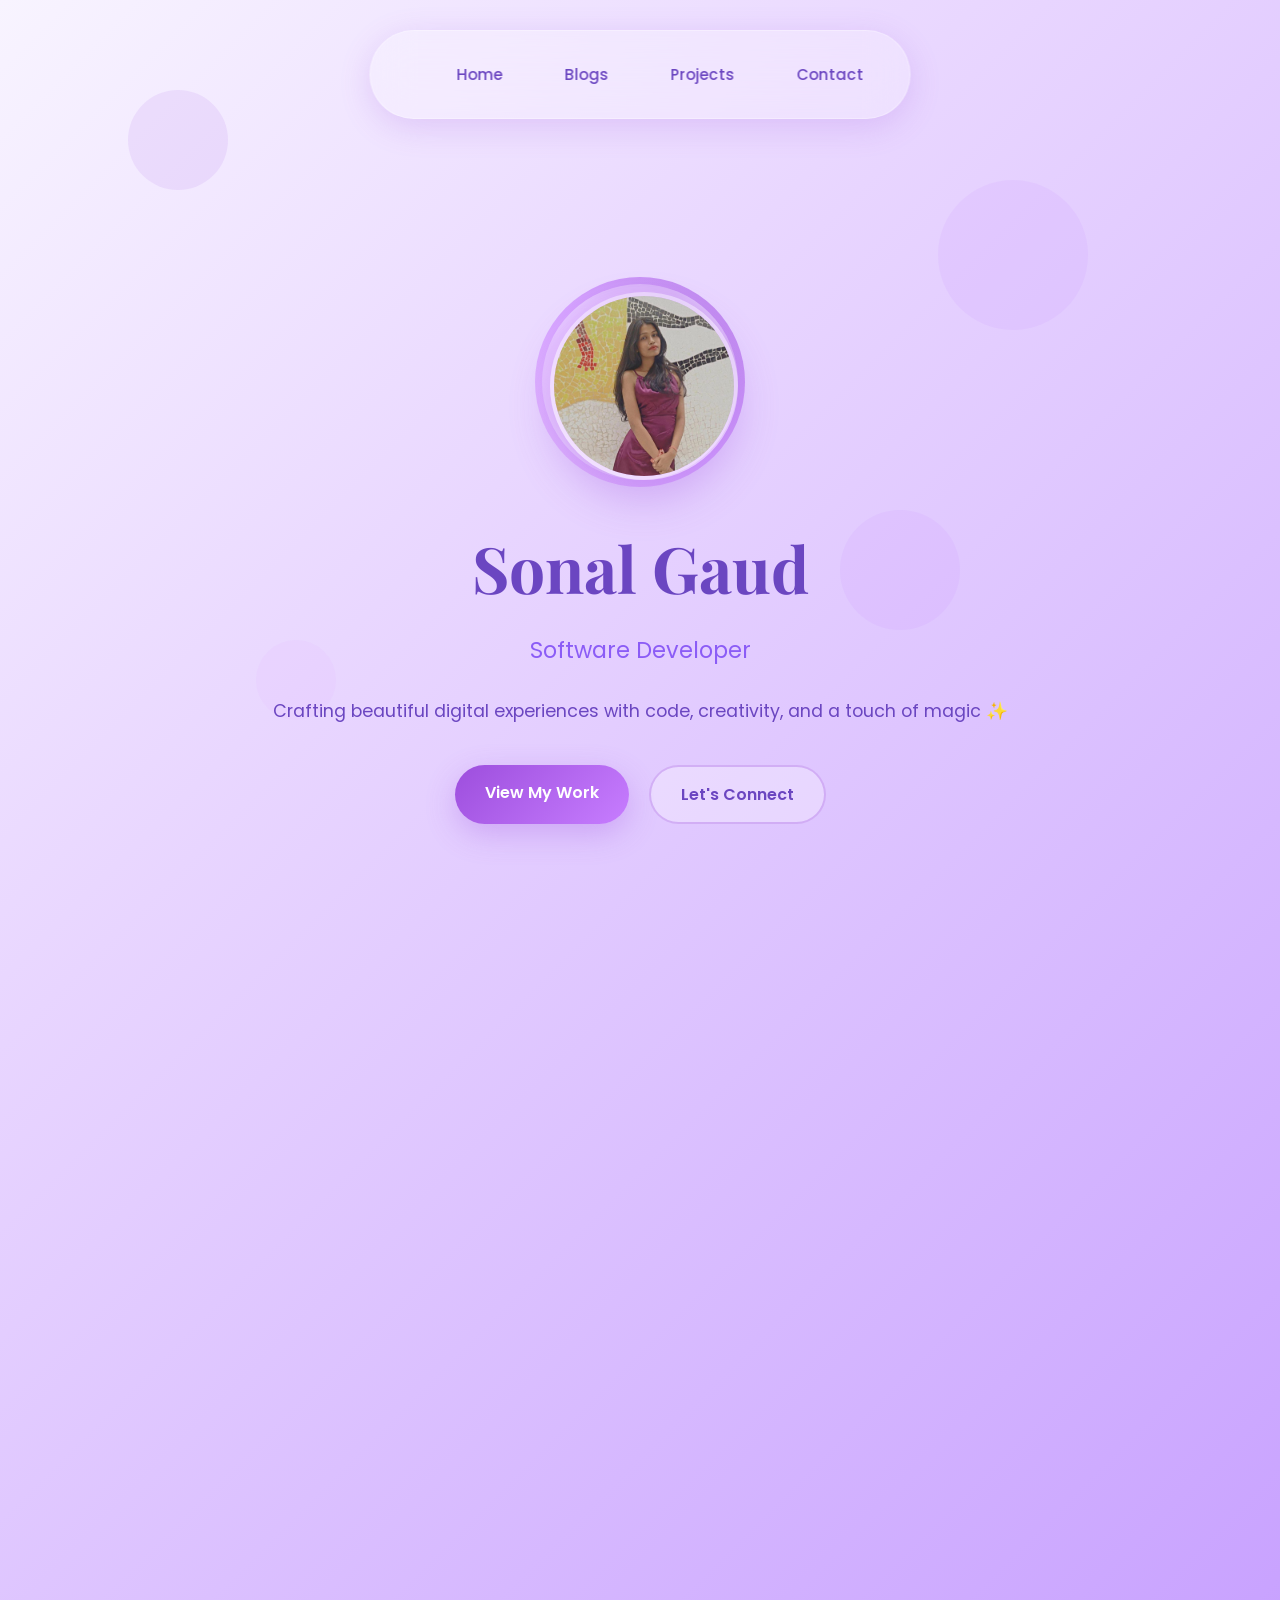
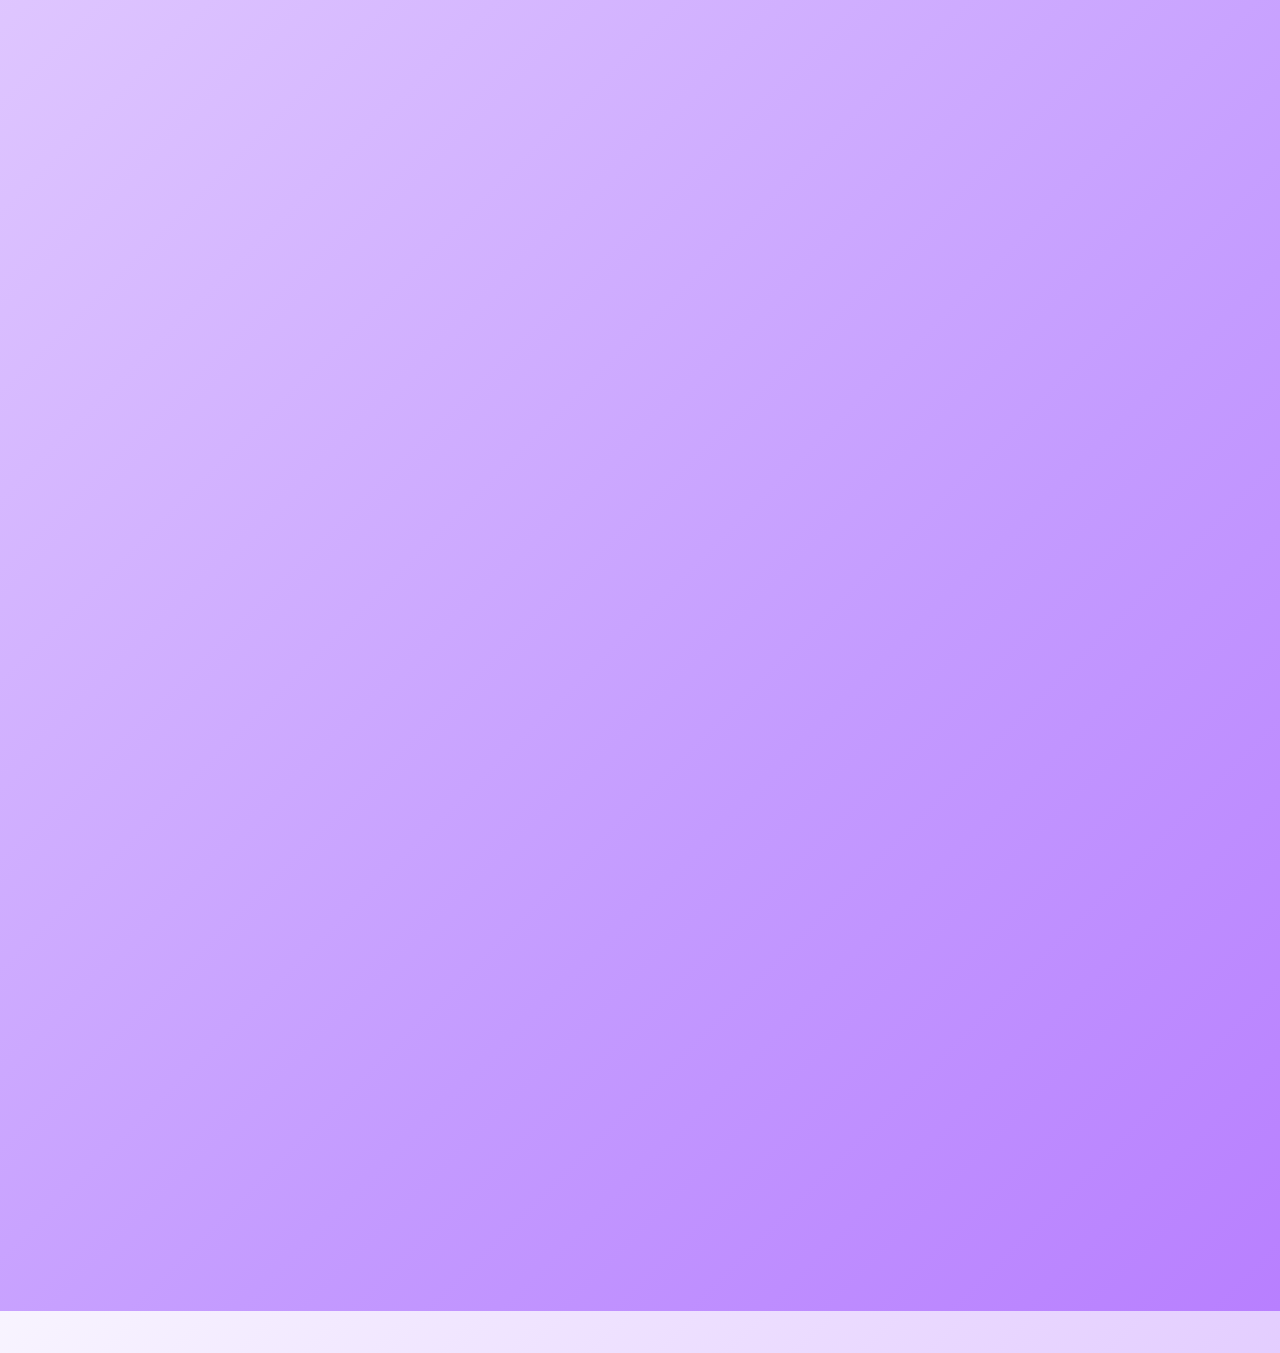
==== commit f065bb1f: "fix" ====
--- a/index.html
+++ b/index.html
@@ -1,4 +1,3 @@
-<<<<<<< HEAD
 <!DOCTYPE html>
 <html lang="en">
 
@@ -177,184 +176,4 @@
 
 </body>
 
-=======
-<!DOCTYPE html>
-<html lang="en">
-
-<head>
-    <meta charset="UTF-8">
-    <meta name="viewport" content="width=device-width, initial-scale=1.0">
-    <title>Sonal Gaud</title>
-    <link
-        href="https://fonts.googleapis.com/css2?family=Poppins:wght@300;400;500;600;700&family=Playfair+Display:wght@400;500;600;700&display=swap"
-        rel="stylesheet">
-
-    <link rel="stylesheet" href="style.css">
-
-</head>
-
-<body>
-    <!-- Floating shapes background -->
-    <div class="floating-shapes">
-        <div class="shape"></div>
-        <div class="shape"></div>
-        <div class="shape"></div>
-        <div class="shape"></div>
-    </div>
-
-    <!-- Navigation -->
-    <nav>
-        <ul>
-            <li><a href="#home">Home</a></li>
-            <li><a href="#blogs">Blogs</a></li>
-            <li><a href="#projects">Projects</a></li>
-            <li><a href="#contact">Contact</a></li>
-        </ul>
-    </nav>
-
-    <!-- Hero Section -->
-    <section id="home" class="hero">
-        <div class="hero-content">
-            <div class="hero-image-container">
-                <img src="images/image.jpeg" alt="Sonal Gaud" class="hero-image">
-            </div>
-            <h1>Sonal Gaud</h1>
-            <p class="subtitle">Software Developer</p>
-            <p class="description">Crafting beautiful digital experiences with code, creativity, and a touch of magic ✨
-            </p>
-            <div class="cta-buttons">
-                <a href="#projects" class="btn btn-primary">View My Work</a>
-                <a href="#contact" class="btn btn-secondary">Let's Connect</a>
-            </div>
-        </div>
-    </section>
-
-    <!-- Blog Section -->
-    <section id="blogs" class="animate-on-scroll">
-        <div class="container">
-            <h2 class="section-title">From My Blog</h2>
-            <p class="section-subtitle">Thoughts, code, and creativity</p>
-            <div class="cards-grid">
-                <a href="https://medium.com/@sonalgaud12/understanding-prometheus-remote-write-protocol-a-comprehensive-guide-9bbf093b5cb7"
-                    class="card blog-link">
-                    <div class="card-icon">🌻</div>
-                    <h3>Outreachy First Week Blog</h3>
-                    <p>Getting started.</p>
-                </a>
-                <a href="blog2.md" class="card blog-link">
-                    <div class="card-icon">👩‍💻</div>
-                    <h3>Backend Performance Tips</h3>
-                    <p>Lessons from building APIs with Node.js and keeping latency low.</p>
-                </a>
-                <a href="blog3.md" class="card blog-link">
-                    <div class="card-icon">👩‍💻</div>
-                    <h3>Backend Performance Tips</h3>
-                    <p>Lessons from building APIs with Node.js and keeping latency low.</p>
-                </a>
-                <a href="blog4.md" class="card blog-link">
-                    <div class="card-icon">👩‍💻</div>
-                    <h3>Backend Performance Tips</h3>
-                    <p>Lessons from building APIs with Node.js and keeping latency low.</p>
-                </a>
-            </div>
-        </div>
-    </section>
-
-
-    <!-- Projects Section -->
-    <!-- <section id="projects" class="animate-on-scroll">
-        <div class="container">
-            <h2 class="section-title">Featured Projects</h2>
-            <p class="section-subtitle">A showcase of my favorite creations</p>
-            <div class="projects-grid">
-                <div class="project-card">
-                    <div class="project-image">
-                        <div class="project-emoji">🌸</div>
-                    </div>
-                    <div class="project-content">
-                        <h3 class="project-title">Bloom - Wellness App</h3>
-                        <p class="project-description">A mindfulness and wellness app with AI-powered mood tracking,
-                            personalized meditation guides, and beautiful floral themes.</p>
-                        <div class="tech-tags">
-                            <span class="tech-tag">React Native</span>
-                            <span class="tech-tag">TensorFlow</span>
-                            <span class="tech-tag">Firebase</span>
-                            <span class="tech-tag">Node.js</span>
-                        </div>
-                        <div class="project-links">
-                            <a href="#" class="project-link">Live Demo</a>
-                            <a href="#" class="project-link">GitHub</a>
-                        </div>
-                    </div>
-                </div>
-                <div class="project-card">
-                    <div class="project-image">
-                        <div class="project-emoji">✨</div>
-                    </div>
-                    <div class="project-content">
-                        <h3 class="project-title">Sparkle - Design System</h3>
-                        <p class="project-description">A comprehensive design system and component library with
-                            beautiful animations, accessibility features, and dark mode support.</p>
-                        <div class="tech-tags">
-                            <span class="tech-tag">React</span>
-                            <span class="tech-tag">Storybook</span>
-                            <span class="tech-tag">TypeScript</span>
-                            <span class="tech-tag">Figma API</span>
-                        </div>
-                        <div class="project-links">
-                            <a href="#" class="project-link">Live Demo</a>
-                            <a href="#" class="project-link">GitHub</a>
-                        </div>
-                    </div>
-                </div>
-                <div class="project-card">
-                    <div class="project-image">
-                        <div class="project-emoji">🦋</div>
-                    </div>
-                    <div class="project-content">
-                        <h3 class="project-title">Flutter - Social Platform</h3>
-                        <p class="project-description">A creative community platform where artists share their work, get
-                            feedback, and collaborate on projects with real-time features.</p>
-                        <div class="tech-tags">
-                            <span class="tech-tag">Vue.js</span>
-                            <span class="tech-tag">Socket.io</span>
-                            <span class="tech-tag">MongoDB</span>
-                            <span class="tech-tag">AWS S3</span>
-                        </div>
-                        <div class="project-links">
-                            <a href="#" class="project-link">Live Demo</a>
-                            <a href="#" class="project-link">GitHub</a>
-                        </div>
-                    </div>
-                </div>
-            </div>
-        </div>
-    </section> -->
-
-    <!-- Contact Section -->
-    <section id="contact" class="animate-on-scroll">
-        <div class="container">
-            <div class="contact-section">
-                <h2 class="section-title">Let's Create Something Beautiful</h2>
-                <p class="section-subtitle">I'm always excited to work on new projects and meet fellow creatives</p>
-                <div class="contact-links">
-                    <a href="mailto:sonalgaud12@gmail.com" class="contact-link">
-                        <span>✉️</span> Email
-                    </a>
-                    <a href="https://www.linkedin.com/in/sonal-gaud" target="_blank" class="contact-link">
-                        <span>💼</span> LinkedIn
-                    </a>
-                    <a href="https://github.com/sonalgaud12" target="_blank" class="contact-link">
-                        <span>🐙</span> GitHub
-                    </a>
-
-                </div>
-            </div>
-        </div>
-    </section>
-    <script src="script.js"></script>
-
-</body>
-
->>>>>>> 51ae6580cb13ab577365b7e2dace2d3c4c6e896f
-</html>+</html>
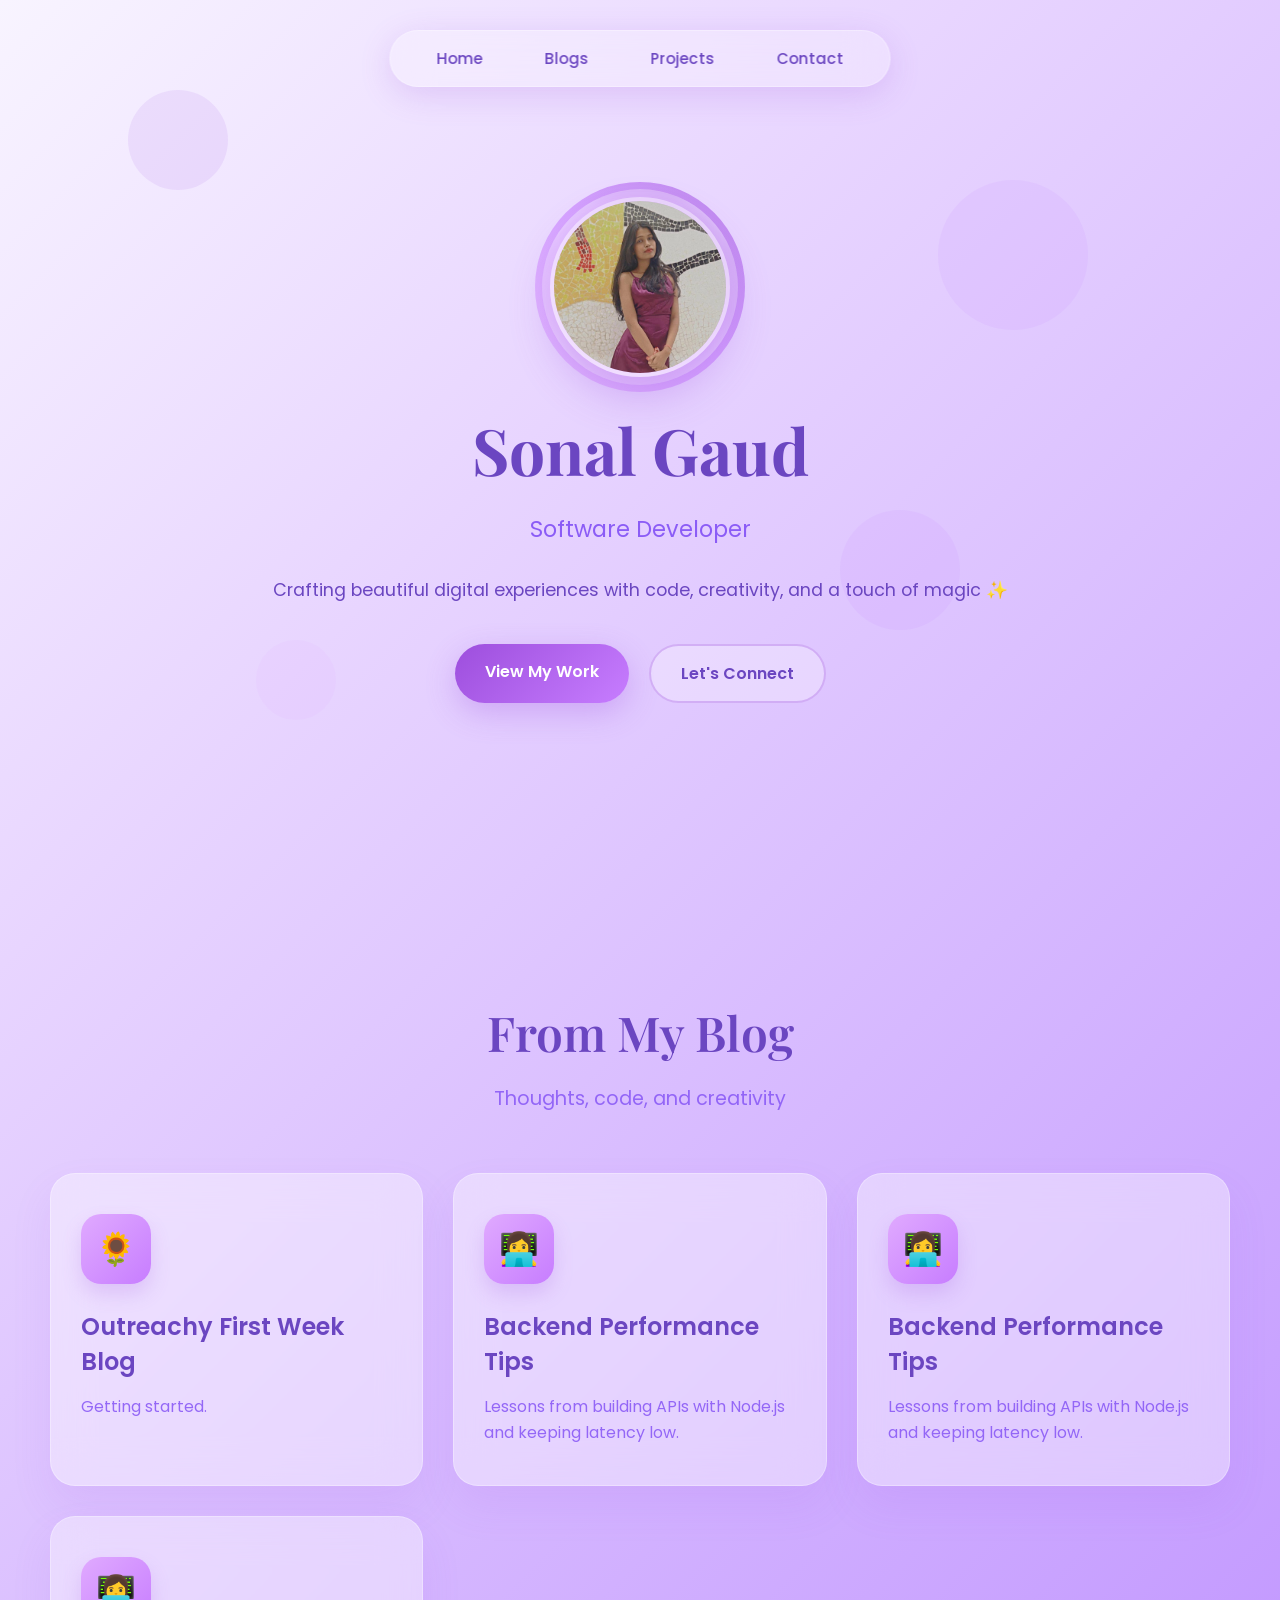
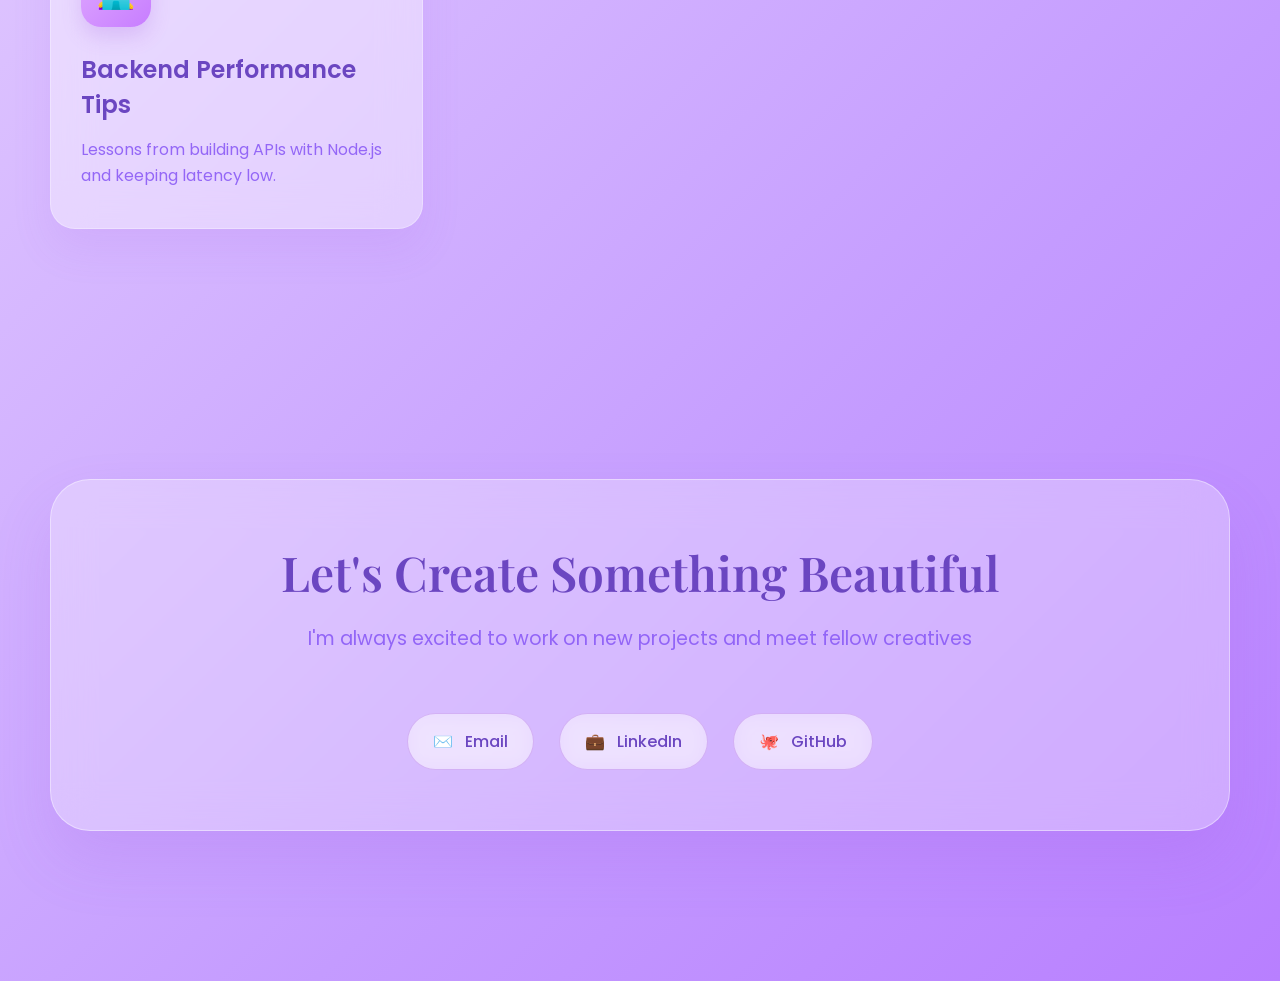
==== commit 7affa160: "add" ====
--- a/index.html
+++ b/index.html
@@ -71,7 +71,7 @@
                     <h3>Backend Performance Tips</h3>
                     <p>Lessons from building APIs with Node.js and keeping latency low.</p>
                 </a>
-                <a href="blog4.md" class="card blog-link">
+                <a href="blog45.md" class="card blog-link">
                     <div class="card-icon">👩‍💻</div>
                     <h3>Backend Performance Tips</h3>
                     <p>Lessons from building APIs with Node.js and keeping latency low.</p>
@@ -176,4 +176,4 @@
 
 </body>
 
-</html>
+</html>
--- a/style.css
+++ b/style.css
@@ -1,4 +1,3 @@
-<<<<<<< HEAD
 * {
     margin: 0;
     padding: 0;
@@ -619,626 +618,4 @@
 .animate-on-scroll.visible {
     opacity: 1;
     transform: translateY(0);
-=======
-* {
-    margin: 0;
-    padding: 0;
-    box-sizing: border-box;
-}
-
-body {
-    font-family: 'Poppins', sans-serif;
-    background: linear-gradient(135deg, #f8f4ff 0%, #e8d5ff 25%, #d6b8ff 50%, #c49bff 75%, #b87fff 100%);
-    min-height: 100vh;
-    overflow-x: hidden;
-    position: relative;
-}
-
-/* Floating elements background */
-.floating-shapes {
-    position: fixed;
-    width: 100%;
-    height: 100%;
-    top: 0;
-    left: 0;
-    pointer-events: none;
-    z-index: 1;
-}
-
-.shape {
-    position: absolute;
-    border-radius: 50%;
-    opacity: 0.1;
-    animation: float 20s infinite ease-in-out;
-}
-
-.shape:nth-child(1) {
-    width: 100px;
-    height: 100px;
-    background: #9d4edd;
-    top: 10%;
-    left: 10%;
-    animation-delay: 0s;
-}
-
-.shape:nth-child(2) {
-    width: 150px;
-    height: 150px;
-    background: #c77dff;
-    top: 20%;
-    right: 15%;
-    animation-delay: -5s;
-}
-
-.shape:nth-child(3) {
-    width: 80px;
-    height: 80px;
-    background: #e0aaff;
-    bottom: 20%;
-    left: 20%;
-    animation-delay: -10s;
-}
-
-.shape:nth-child(4) {
-    width: 120px;
-    height: 120px;
-    background: #c77dff;
-    bottom: 30%;
-    right: 25%;
-    animation-delay: -15s;
-}
-
-@keyframes float {
-
-    0%,
-    100% {
-        transform: translateY(0px) rotate(0deg);
-    }
-
-    33% {
-        transform: translateY(-30px) rotate(120deg);
-    }
-
-    66% {
-        transform: translateY(20px) rotate(240deg);
-    }
-}
-
-/* Navigation */
-nav {
-    position: fixed;
-    top: 30px;
-    left: 50%;
-    transform: translateX(-50%);
-    z-index: 1000;
-    background: rgba(255, 255, 255, 0.25);
-    backdrop-filter: blur(20px);
-    padding: 15px 30px;
-    border-radius: 50px;
-    border: 1px solid rgba(255, 255, 255, 0.3);
-    box-shadow: 0 8px 32px rgba(157, 78, 221, 0.2);
-}
-
-nav ul {
-    display: flex;
-    list-style: none;
-    gap: 30px;
-}
-
-nav a {
-    color: #6b46c1;
-    text-decoration: none;
-    font-weight: 500;
-    font-size: 0.95rem;
-    transition: all 0.3s ease;
-    position: relative;
-    padding: 8px 16px;
-    border-radius: 25px;
-}
-
-nav a:hover {
-    color: #ffffff;
-    background: linear-gradient(135deg, #9d4edd, #c77dff);
-    transform: translateY(-2px);
-    box-shadow: 0 5px 15px rgba(157, 78, 221, 0.4);
-}
-
-/* Hero Section */
-.hero {
-    height: 100vh;
-    display: flex;
-    align-items: center;
-    justify-content: center;
-    text-align: center;
-    position: relative;
-    z-index: 10;
-}
-
-.hero-content {
-    max-width: 800px;
-    padding: 0 20px;
-}
-
-.hero-image-container {
-    width: 180px;
-    height: 180px;
-    margin: 0 auto 30px;
-    position: relative;
-    animation: pulse 3s ease-in-out infinite;
-}
-
-.hero-image-container::before {
-    content: '';
-    position: absolute;
-    top: -15px;
-    left: -15px;
-    right: -15px;
-    bottom: -15px;
-    border-radius: 50%;
-    background: linear-gradient(45deg, #e0aaff, #c77dff, #9d4edd);
-    z-index: -1;
-    opacity: 0.6;
-    animation: rotate 10s linear infinite;
-}
-
-.hero-image-container::after {
-    content: '';
-    position: absolute;
-    top: -8px;
-    left: -8px;
-    right: -8px;
-    bottom: -8px;
-    border-radius: 50%;
-    background: rgba(255, 255, 255, 0.3);
-    z-index: -1;
-    backdrop-filter: blur(10px);
-}
-
-.hero-image {
-    width: 100%;
-    height: 100%;
-    border-radius: 50%;
-    object-fit: cover;
-    border: 4px solid rgba(255, 255, 255, 0.4);
-    box-shadow: 0 20px 40px rgba(157, 78, 221, 0.3);
-    transition: all 0.3s ease;
-}
-
-.hero-image:hover {
-    transform: scale(1.05);
-    box-shadow: 0 25px 50px rgba(157, 78, 221, 0.4);
-}
-
-@keyframes pulse {
-
-    0%,
-    100% {
-        transform: scale(1);
-    }
-
-    50% {
-        transform: scale(1.05);
-    }
-}
-
-@keyframes rotate {
-    0% {
-        transform: rotate(0deg);
-    }
-
-    100% {
-        transform: rotate(360deg);
-    }
-}
-
-.hero h1 {
-    font-family: 'Playfair Display', serif;
-    font-size: 4rem;
-    font-weight: 700;
-    color: #6b46c1;
-    margin-bottom: 20px;
-    opacity: 0;
-    animation: fadeInUp 1s ease 0.5s both;
-}
-
-.hero .subtitle {
-    font-size: 1.4rem;
-    color: #8b5cf6;
-    margin-bottom: 30px;
-    font-weight: 400;
-    opacity: 0;
-    animation: fadeInUp 1s ease 0.7s both;
-}
-
-.hero .description {
-    font-size: 1.1rem;
-    color: #6b46c1;
-    margin-bottom: 40px;
-    opacity: 0.8;
-    line-height: 1.6;
-    opacity: 0;
-    animation: fadeInUp 1s ease 0.9s both;
-}
-
-.cta-buttons {
-    display: flex;
-    gap: 20px;
-    justify-content: center;
-    flex-wrap: wrap;
-    opacity: 0;
-    animation: fadeInUp 1s ease 1.1s both;
-}
-
-.btn {
-    padding: 15px 30px;
-    border-radius: 50px;
-    text-decoration: none;
-    font-weight: 600;
-    font-size: 1rem;
-    transition: all 0.3s ease;
-    position: relative;
-    overflow: hidden;
-}
-
-.btn-primary {
-    background: linear-gradient(135deg, #9d4edd, #c77dff);
-    color: white;
-    box-shadow: 0 10px 30px rgba(157, 78, 221, 0.3);
-}
-
-.btn-secondary {
-    background: rgba(255, 255, 255, 0.3);
-    color: #6b46c1;
-    border: 2px solid rgba(157, 78, 221, 0.3);
-    backdrop-filter: blur(10px);
-}
-
-.btn:hover {
-    transform: translateY(-3px);
-}
-
-.btn-primary:hover {
-    box-shadow: 0 15px 40px rgba(157, 78, 221, 0.4);
-}
-
-.btn-secondary:hover {
-    background: rgba(255, 255, 255, 0.5);
-    border-color: rgba(157, 78, 221, 0.5);
-}
-
-@keyframes fadeInUp {
-    from {
-        opacity: 0;
-        transform: translateY(30px);
-    }
-
-    to {
-        opacity: 1;
-        transform: translateY(0);
-    }
-}
-
-/* Sections */
-section {
-    padding: 100px 50px;
-    position: relative;
-    z-index: 10;
-}
-
-.container {
-    max-width: 1200px;
-    margin: 0 auto;
-}
-
-.section-title {
-    font-family: 'Playfair Display', serif;
-    font-size: 3rem;
-    font-weight: 600;
-    color: #6b46c1;
-    text-align: center;
-    margin-bottom: 20px;
-    position: relative;
-}
-
-.section-subtitle {
-    text-align: center;
-    font-size: 1.2rem;
-    color: #8b5cf6;
-    margin-bottom: 60px;
-    opacity: 0.9;
-}
-
-/* Cards */
-.cards-grid {
-    display: grid;
-    grid-template-columns: repeat(auto-fit, minmax(300px, 1fr));
-    gap: 30px;
-}
-
-.card {
-    background: rgba(255, 255, 255, 0.4);
-    backdrop-filter: blur(20px);
-    border-radius: 25px;
-    padding: 40px 30px;
-    border: 1px solid rgba(255, 255, 255, 0.3);
-    box-shadow: 0 20px 40px rgba(157, 78, 221, 0.1);
-    transition: all 0.4s ease;
-    position: relative;
-    overflow: hidden;
-}
-
-.card::before {
-    content: '';
-    position: absolute;
-    top: -50%;
-    left: -50%;
-    width: 200%;
-    height: 200%;
-    background: linear-gradient(45deg, transparent, rgba(255, 255, 255, 0.1), transparent);
-    transform: rotate(45deg);
-    transition: all 0.6s ease;
-    opacity: 0;
-}
-
-.card:hover::before {
-    opacity: 1;
-    animation: shimmer 1.5s ease-in-out;
-}
-
-@keyframes shimmer {
-    0% {
-        transform: translateX(-100%) translateY(-100%) rotate(45deg);
-    }
-
-    100% {
-        transform: translateX(100%) translateY(100%) rotate(45deg);
-    }
-}
-
-.card:hover {
-    transform: translateY(-10px);
-    box-shadow: 0 30px 60px rgba(157, 78, 221, 0.2);
-    border-color: rgba(199, 125, 255, 0.4);
-}
-
-.card-icon {
-    width: 70px;
-    height: 70px;
-    background: linear-gradient(135deg, #e0aaff, #c77dff);
-    border-radius: 20px;
-    display: flex;
-    align-items: center;
-    justify-content: center;
-    font-size: 2rem;
-    margin-bottom: 25px;
-    box-shadow: 0 10px 20px rgba(157, 78, 221, 0.2);
-}
-
-.card h3 {
-    font-size: 1.5rem;
-    font-weight: 600;
-    color: #6b46c1;
-    margin-bottom: 15px;
-}
-
-.card p {
-    color: #8b5cf6;
-    line-height: 1.6;
-    opacity: 0.9;
-}
-
-.blog-link {
-    text-decoration: none;
-}
-
-/* Projects Section */
-.projects-grid {
-    display: grid;
-    grid-template-columns: repeat(auto-fit, minmax(350px, 1fr));
-    gap: 40px;
-    margin-top: 50px;
-}
-
-.project-card {
-    background: rgba(255, 255, 255, 0.5);
-    backdrop-filter: blur(20px);
-    border-radius: 30px;
-    overflow: hidden;
-    border: 1px solid rgba(255, 255, 255, 0.4);
-    box-shadow: 0 25px 50px rgba(157, 78, 221, 0.15);
-    transition: all 0.4s ease;
-    position: relative;
-}
-
-.project-card:hover {
-    transform: translateY(-15px) scale(1.02);
-    box-shadow: 0 40px 80px rgba(157, 78, 221, 0.25);
-}
-
-.project-image {
-    height: 250px;
-    background: linear-gradient(135deg, #e0aaff 0%, #c77dff 50%, #9d4edd 100%);
-    display: flex;
-    align-items: center;
-    justify-content: center;
-    position: relative;
-    overflow: hidden;
-}
-
-.project-image::before {
-    content: '';
-    position: absolute;
-    top: 0;
-    left: 0;
-    right: 0;
-    bottom: 0;
-    background: radial-gradient(circle at 30% 30%, rgba(255, 255, 255, 0.3), transparent 60%);
-}
-
-.project-emoji {
-    font-size: 4rem;
-    z-index: 2;
-    position: relative;
-    animation: bounce 2s ease-in-out infinite;
-}
-
-@keyframes bounce {
-
-    0%,
-    100% {
-        transform: translateY(0px);
-    }
-
-    50% {
-        transform: translateY(-10px);
-    }
-}
-
-.project-content {
-    padding: 30px;
-}
-
-.project-title {
-    font-size: 1.5rem;
-    font-weight: 600;
-    color: #6b46c1;
-    margin-bottom: 15px;
-}
-
-.project-description {
-    color: #8b5cf6;
-    line-height: 1.6;
-    margin-bottom: 20px;
-    opacity: 0.9;
-}
-
-.tech-tags {
-    display: flex;
-    flex-wrap: wrap;
-    gap: 8px;
-    margin-bottom: 25px;
-}
-
-.tech-tag {
-    padding: 6px 14px;
-    background: linear-gradient(135deg, rgba(224, 170, 255, 0.3), rgba(199, 125, 255, 0.3));
-    color: #6b46c1;
-    font-size: 0.85rem;
-    border-radius: 20px;
-    font-weight: 500;
-    border: 1px solid rgba(157, 78, 221, 0.2);
-    transition: all 0.3s ease;
-}
-
-.tech-tag:hover {
-    background: linear-gradient(135deg, #e0aaff, #c77dff);
-    color: white;
-    transform: translateY(-2px);
-}
-
-.project-links {
-    display: flex;
-    gap: 15px;
-}
-
-.project-link {
-    padding: 10px 20px;
-    background: linear-gradient(135deg, #9d4edd, #c77dff);
-    color: white;
-    text-decoration: none;
-    border-radius: 25px;
-    font-weight: 500;
-    font-size: 0.9rem;
-    transition: all 0.3s ease;
-    box-shadow: 0 5px 15px rgba(157, 78, 221, 0.2);
-}
-
-.project-link:hover {
-    transform: translateY(-2px);
-    box-shadow: 0 8px 25px rgba(157, 78, 221, 0.3);
-}
-
-/* Contact Section */
-.contact-section {
-    background: rgba(255, 255, 255, 0.3);
-    backdrop-filter: blur(20px);
-    margin: 50px auto;
-    border-radius: 40px;
-    padding: 60px 40px;
-    text-align: center;
-    border: 1px solid rgba(255, 255, 255, 0.4);
-    box-shadow: 0 30px 60px rgba(157, 78, 221, 0.15);
-}
-
-.contact-links {
-    display: flex;
-    justify-content: center;
-    gap: 25px;
-    margin-top: 40px;
-    flex-wrap: wrap;
-}
-
-.contact-link {
-    display: flex;
-    align-items: center;
-    gap: 12px;
-    padding: 15px 25px;
-    background: rgba(255, 255, 255, 0.4);
-    border: 1px solid rgba(157, 78, 221, 0.3);
-    border-radius: 50px;
-    color: #6b46c1;
-    text-decoration: none;
-    font-weight: 500;
-    transition: all 0.3s ease;
-    backdrop-filter: blur(10px);
-}
-
-.contact-link:hover {
-    transform: translateY(-5px);
-    background: linear-gradient(135deg, #e0aaff, #c77dff);
-    color: white;
-    box-shadow: 0 15px 30px rgba(157, 78, 221, 0.3);
-}
-
-/* Responsive Design */
-@media (max-width: 768px) {
-    .hero h1 {
-        font-size: 2.5rem;
-    }
-
-    nav ul {
-        gap: 15px;
-    }
-
-    nav a {
-        font-size: 0.9rem;
-        padding: 6px 12px;
-    }
-
-    section {
-        padding: 50px 20px;
-    }
-
-    .cta-buttons {
-        flex-direction: column;
-        align-items: center;
-    }
-
-    .contact-links {
-        flex-direction: column;
-        align-items: center;
-    }
-}
-
-/* Scroll animations */
-.animate-on-scroll {
-    opacity: 0;
-    transform: translateY(50px);
-    transition: all 0.8s ease;
-}
-
-.animate-on-scroll.visible {
-    opacity: 1;
-    transform: translateY(0);
->>>>>>> 51ae6580cb13ab577365b7e2dace2d3c4c6e896f
-}+}
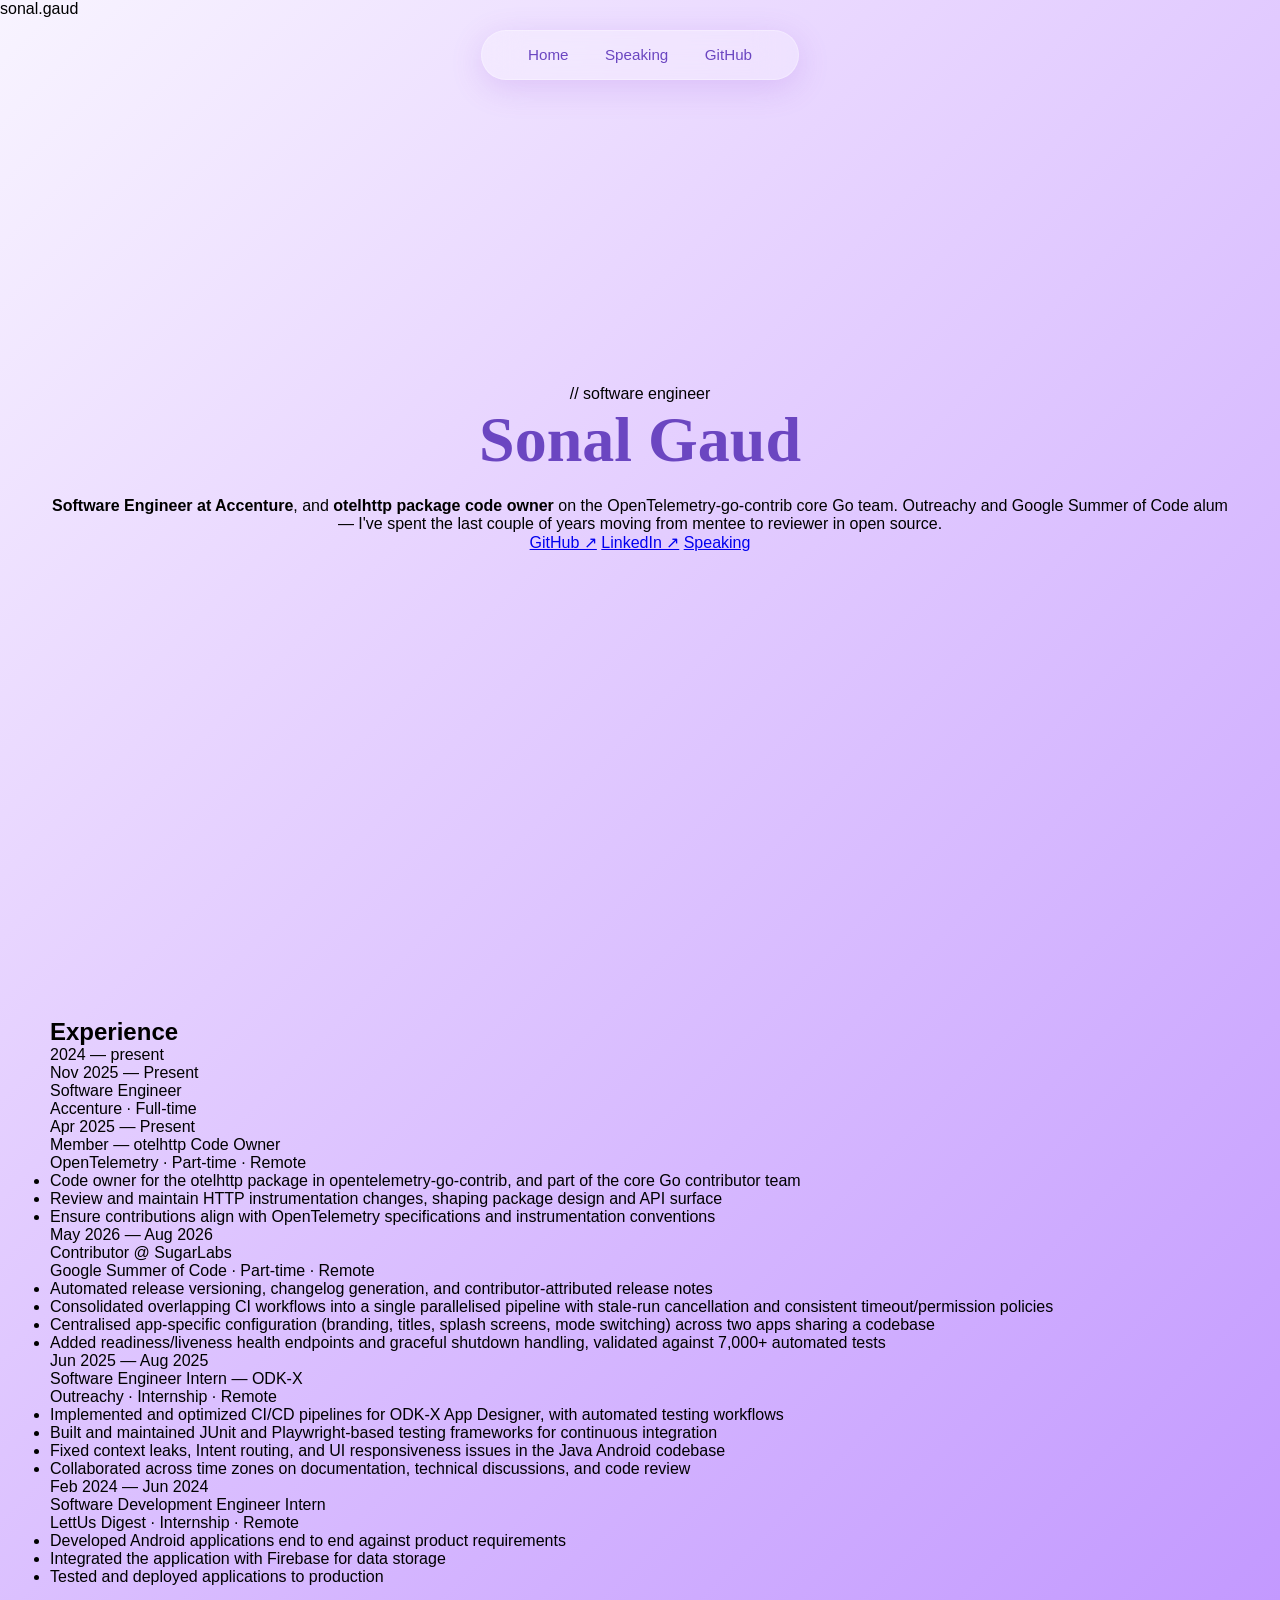
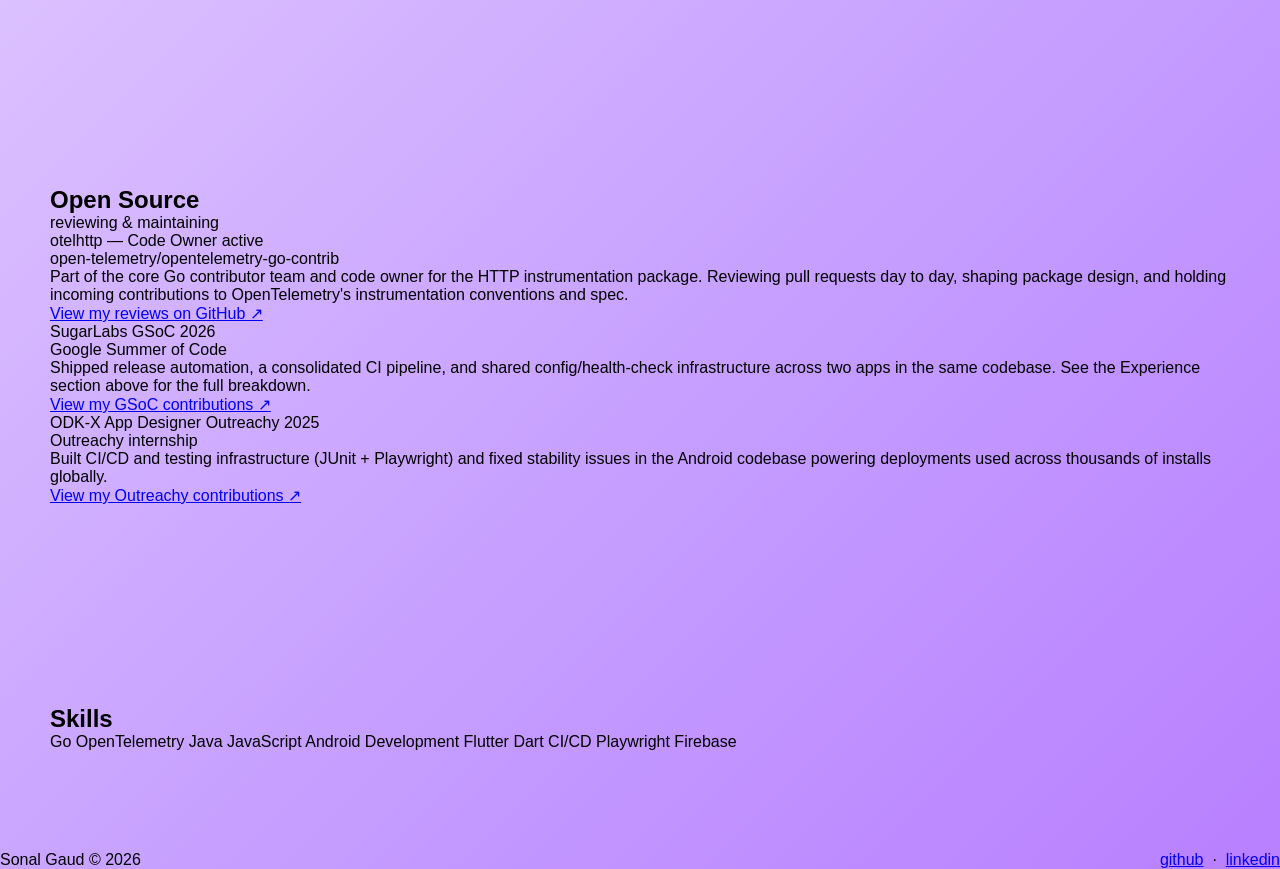
==== commit df6e02f9: "Revise index.html" ====
--- a/index.html
+++ b/index.html
@@ -1,179 +1,205 @@
 <!DOCTYPE html>
 <html lang="en">
-
 <head>
-    <meta charset="UTF-8">
-    <meta name="viewport" content="width=device-width, initial-scale=1.0">
-    <title>Sonal Gaud</title>
-    <link
-        href="https://fonts.googleapis.com/css2?family=Poppins:wght@300;400;500;600;700&family=Playfair+Display:wght@400;500;600;700&display=swap"
-        rel="stylesheet">
-
-    <link rel="stylesheet" href="style.css">
-
+<meta charset="UTF-8" />
+<meta name="viewport" content="width=device-width, initial-scale=1.0" />
+<title>Sonal Gaud — Software Engineer</title>
+<meta name="description" content="Sonal Gaud — Software Engineer, otelhttp code owner at OpenTelemetry-go-contrib, GSoC and Outreachy alum." />
+<link rel="preconnect" href="https://fonts.googleapis.com">
+<link href="https://fonts.googleapis.com/css2?family=Space+Grotesk:wght@500;600&family=Inter:wght@400;500;600&family=JetBrains+Mono:wght@400;500;600&display=swap" rel="stylesheet">
+<link rel="stylesheet" href="style.css">
 </head>
-
 <body>
-    <!-- Floating shapes background -->
-    <div class="floating-shapes">
-        <div class="shape"></div>
-        <div class="shape"></div>
-        <div class="shape"></div>
-        <div class="shape"></div>
-    </div>
-
-    <!-- Navigation -->
-    <nav>
-        <ul>
-            <li><a href="#home">Home</a></li>
-            <li><a href="#blogs">Blogs</a></li>
-            <li><a href="#projects">Projects</a></li>
-            <li><a href="#contact">Contact</a></li>
-        </ul>
+
+<header class="site-nav">
+  <div class="wrap nav-row">
+    <div class="nav-name">sonal<span>.</span>gaud</div>
+    <nav class="nav-links">
+      <a href="index.html" class="active">Home</a>
+      <a href="speaking.html">Speaking</a>
+      <a href="https://github.com/sonalgaud12" target="_blank" rel="noopener">GitHub</a>
     </nav>
-
-    <!-- Hero Section -->
-    <section id="home" class="hero">
-        <div class="hero-content">
-            <div class="hero-image-container">
-                <img src="images/image.jpeg" alt="Sonal Gaud" class="hero-image">
-            </div>
-            <h1>Sonal Gaud</h1>
-            <p class="subtitle">Software Developer</p>
-            <p class="description">Crafting beautiful digital experiences with code, creativity, and a touch of magic ✨
-            </p>
-            <div class="cta-buttons">
-                <a href="#projects" class="btn btn-primary">View My Work</a>
-                <a href="#contact" class="btn btn-secondary">Let's Connect</a>
-            </div>
-        </div>
-    </section>
-
-    <!-- Blog Section -->
-    <section id="blogs" class="animate-on-scroll">
-        <div class="container">
-            <h2 class="section-title">From My Blog</h2>
-            <p class="section-subtitle">Thoughts, code, and creativity</p>
-            <div class="cards-grid">
-                <a href="https://medium.com/@sonalgaud12/understanding-prometheus-remote-write-protocol-a-comprehensive-guide-9bbf093b5cb7"
-                    class="card blog-link">
-                    <div class="card-icon">🌻</div>
-                    <h3>Outreachy First Week Blog</h3>
-                    <p>Getting started.</p>
-                </a>
-                <a href="blog2.md" class="card blog-link">
-                    <div class="card-icon">👩‍💻</div>
-                    <h3>Backend Performance Tips</h3>
-                    <p>Lessons from building APIs with Node.js and keeping latency low.</p>
-                </a>
-                <a href="blog3.md" class="card blog-link">
-                    <div class="card-icon">👩‍💻</div>
-                    <h3>Backend Performance Tips</h3>
-                    <p>Lessons from building APIs with Node.js and keeping latency low.</p>
-                </a>
-                <a href="blog45.md" class="card blog-link">
-                    <div class="card-icon">👩‍💻</div>
-                    <h3>Backend Performance Tips</h3>
-                    <p>Lessons from building APIs with Node.js and keeping latency low.</p>
-                </a>
-            </div>
-        </div>
-    </section>
-
-
-    <!-- Projects Section -->
-    <!-- <section id="projects" class="animate-on-scroll">
-        <div class="container">
-            <h2 class="section-title">Featured Projects</h2>
-            <p class="section-subtitle">A showcase of my favorite creations</p>
-            <div class="projects-grid">
-                <div class="project-card">
-                    <div class="project-image">
-                        <div class="project-emoji">🌸</div>
-                    </div>
-                    <div class="project-content">
-                        <h3 class="project-title">Bloom - Wellness App</h3>
-                        <p class="project-description">A mindfulness and wellness app with AI-powered mood tracking,
-                            personalized meditation guides, and beautiful floral themes.</p>
-                        <div class="tech-tags">
-                            <span class="tech-tag">React Native</span>
-                            <span class="tech-tag">TensorFlow</span>
-                            <span class="tech-tag">Firebase</span>
-                            <span class="tech-tag">Node.js</span>
-                        </div>
-                        <div class="project-links">
-                            <a href="#" class="project-link">Live Demo</a>
-                            <a href="#" class="project-link">GitHub</a>
-                        </div>
-                    </div>
-                </div>
-                <div class="project-card">
-                    <div class="project-image">
-                        <div class="project-emoji">✨</div>
-                    </div>
-                    <div class="project-content">
-                        <h3 class="project-title">Sparkle - Design System</h3>
-                        <p class="project-description">A comprehensive design system and component library with
-                            beautiful animations, accessibility features, and dark mode support.</p>
-                        <div class="tech-tags">
-                            <span class="tech-tag">React</span>
-                            <span class="tech-tag">Storybook</span>
-                            <span class="tech-tag">TypeScript</span>
-                            <span class="tech-tag">Figma API</span>
-                        </div>
-                        <div class="project-links">
-                            <a href="#" class="project-link">Live Demo</a>
-                            <a href="#" class="project-link">GitHub</a>
-                        </div>
-                    </div>
-                </div>
-                <div class="project-card">
-                    <div class="project-image">
-                        <div class="project-emoji">🦋</div>
-                    </div>
-                    <div class="project-content">
-                        <h3 class="project-title">Flutter - Social Platform</h3>
-                        <p class="project-description">A creative community platform where artists share their work, get
-                            feedback, and collaborate on projects with real-time features.</p>
-                        <div class="tech-tags">
-                            <span class="tech-tag">Vue.js</span>
-                            <span class="tech-tag">Socket.io</span>
-                            <span class="tech-tag">MongoDB</span>
-                            <span class="tech-tag">AWS S3</span>
-                        </div>
-                        <div class="project-links">
-                            <a href="#" class="project-link">Live Demo</a>
-                            <a href="#" class="project-link">GitHub</a>
-                        </div>
-                    </div>
-                </div>
-            </div>
-        </div>
-    </section> -->
-
-    <!-- Contact Section -->
-    <section id="contact" class="animate-on-scroll">
-        <div class="container">
-            <div class="contact-section">
-                <h2 class="section-title">Let's Create Something Beautiful</h2>
-                <p class="section-subtitle">I'm always excited to work on new projects and meet fellow creatives</p>
-                <div class="contact-links">
-                    <a href="mailto:sonalgaud12@gmail.com" class="contact-link">
-                        <span>✉️</span> Email
-                    </a>
-                    <a href="https://www.linkedin.com/in/sonal-gaud" target="_blank" class="contact-link">
-                        <span>💼</span> LinkedIn
-                    </a>
-                    <a href="https://github.com/sonalgaud12" target="_blank" class="contact-link">
-                        <span>🐙</span> GitHub
-                    </a>
-
-                </div>
-            </div>
-        </div>
-    </section>
-    <script src="script.js"></script>
+  </div>
+</header>
+
+<main>
+  <section class="hero" style="border-top: none;">
+    <div class="wrap">
+      <p class="hero-eyebrow">// software engineer</p>
+      <h1>Sonal Gaud</h1>
+      <p class="hero-role">
+        <strong>Software Engineer at Accenture</strong>, and <strong>otelhttp package code owner</strong>
+        on the OpenTelemetry-go-contrib core Go team. Outreachy and Google Summer of Code alum —
+        I've spent the last couple of years moving from mentee to reviewer in open source.
+      </p>
+      <div class="hero-links">
+        <a class="pill solid" href="https://github.com/sonalgaud12" target="_blank" rel="noopener">GitHub ↗</a>
+        <a class="pill" href="https://www.linkedin.com/in/sonal-gaud/" target="_blank" rel="noopener">LinkedIn ↗</a>
+        <a class="pill" href="speaking.html">Speaking</a>
+      </div>
+    </div>
+  </section>
+
+  <section>
+    <div class="wrap">
+      <div class="section-head">
+        <h2>Experience</h2>
+        <span class="section-note">2024 — present</span>
+      </div>
+
+      <div class="timeline">
+        <div class="tl-item">
+          <div class="tl-date">Nov 2025 — Present</div>
+          <div>
+            <p class="tl-role">Software Engineer</p>
+            <p class="tl-org">Accenture · Full-time</p>
+          </div>
+        </div>
+
+        <div class="tl-item">
+          <div class="tl-date">Apr 2025 — Present</div>
+          <div>
+            <p class="tl-role">Member — otelhttp Code Owner</p>
+            <p class="tl-org">OpenTelemetry · Part-time · Remote</p>
+            <ul>
+              <li>Code owner for the otelhttp package in opentelemetry-go-contrib, and part of the core Go contributor team</li>
+              <li>Review and maintain HTTP instrumentation changes, shaping package design and API surface</li>
+              <li>Ensure contributions align with OpenTelemetry specifications and instrumentation conventions</li>
+            </ul>
+          </div>
+        </div>
+
+        <div class="tl-item">
+          <div class="tl-date">May 2026 — Aug 2026</div>
+          <div>
+            <p class="tl-role">Contributor @ SugarLabs</p>
+            <p class="tl-org">Google Summer of Code · Part-time · Remote</p>
+            <ul>
+              <li>Automated release versioning, changelog generation, and contributor-attributed release notes</li>
+              <li>Consolidated overlapping CI workflows into a single parallelised pipeline with stale-run cancellation and consistent timeout/permission policies</li>
+              <li>Centralised app-specific configuration (branding, titles, splash screens, mode switching) across two apps sharing a codebase</li>
+              <li>Added readiness/liveness health endpoints and graceful shutdown handling, validated against 7,000+ automated tests</li>
+            </ul>
+          </div>
+        </div>
+
+        <div class="tl-item">
+          <div class="tl-date">Jun 2025 — Aug 2025</div>
+          <div>
+            <p class="tl-role">Software Engineer Intern — ODK-X</p>
+            <p class="tl-org">Outreachy · Internship · Remote</p>
+            <ul>
+              <li>Implemented and optimized CI/CD pipelines for ODK-X App Designer, with automated testing workflows</li>
+              <li>Built and maintained JUnit and Playwright-based testing frameworks for continuous integration</li>
+              <li>Fixed context leaks, Intent routing, and UI responsiveness issues in the Java Android codebase</li>
+              <li>Collaborated across time zones on documentation, technical discussions, and code review</li>
+            </ul>
+          </div>
+        </div>
+
+        <div class="tl-item">
+          <div class="tl-date">Feb 2024 — Jun 2024</div>
+          <div>
+            <p class="tl-role">Software Development Engineer Intern</p>
+            <p class="tl-org">LettUs Digest · Internship · Remote</p>
+            <ul>
+              <li>Developed Android applications end to end against product requirements</li>
+              <li>Integrated the application with Firebase for data storage</li>
+              <li>Tested and deployed applications to production</li>
+            </ul>
+          </div>
+        </div>
+      </div>
+    </div>
+  </section>
+
+  <section>
+    <div class="wrap">
+      <div class="section-head">
+        <h2>Open Source</h2>
+        <span class="section-note">reviewing &amp; maintaining</span>
+      </div>
+
+      <div class="oss-card">
+        <div class="oss-title-row">
+          <span class="oss-title">otelhttp — Code Owner</span>
+          <span class="oss-tag">active</span>
+        </div>
+        <p class="oss-repo">open-telemetry/opentelemetry-go-contrib</p>
+        <p>
+          Part of the core Go contributor team and code owner for the HTTP instrumentation
+          package. Reviewing pull requests day to day, shaping package design, and holding
+          incoming contributions to OpenTelemetry's instrumentation conventions and spec.
+        </p>
+        <a class="oss-link" href="https://github.com/open-telemetry/opentelemetry-go-contrib/pulls?q=is%3Apr+reviewed-by%3Asonalgaud12" target="_blank" rel="noopener">
+          View my reviews on GitHub ↗
+        </a>
+      </div>
+
+      <div class="oss-card">
+        <div class="oss-title-row">
+          <span class="oss-title">SugarLabs</span>
+          <span class="oss-tag">GSoC 2026</span>
+        </div>
+        <p class="oss-repo">Google Summer of Code</p>
+        <p>
+          Shipped release automation, a consolidated CI pipeline, and shared config/health-check
+          infrastructure across two apps in the same codebase. See the Experience section above
+          for the full breakdown.
+        </p>
+        <a class="oss-link" href="https://github.com/sonalgaud12" target="_blank" rel="noopener">
+          View my GSoC contributions ↗
+        </a>
+      </div>
+
+      <div class="oss-card">
+        <div class="oss-title-row">
+          <span class="oss-title">ODK-X App Designer</span>
+          <span class="oss-tag">Outreachy 2025</span>
+        </div>
+        <p class="oss-repo">Outreachy internship</p>
+        <p>
+          Built CI/CD and testing infrastructure (JUnit + Playwright) and fixed stability issues
+          in the Android codebase powering deployments used across thousands of installs globally.
+        </p>
+        <a class="oss-link" href="https://github.com/sonalgaud12" target="_blank" rel="noopener">
+          View my Outreachy contributions ↗
+        </a>
+      </div>
+    </div>
+  </section>
+
+  <section>
+    <div class="wrap">
+      <div class="section-head">
+        <h2>Skills</h2>
+      </div>
+      <div class="skill-grid">
+        <span class="skill-chip">Go</span>
+        <span class="skill-chip">OpenTelemetry</span>
+        <span class="skill-chip">Java</span>
+        <span class="skill-chip">JavaScript</span>
+        <span class="skill-chip">Android Development</span>
+        <span class="skill-chip">Flutter</span>
+        <span class="skill-chip">Dart</span>
+        <span class="skill-chip">CI/CD</span>
+        <span class="skill-chip">Playwright</span>
+        <span class="skill-chip">Firebase</span>
+      </div>
+    </div>
+  </section>
+</main>
+
+<footer>
+  <div class="wrap" style="display:flex; justify-content:space-between; width:100%; flex-wrap:wrap; gap:12px;">
+    <span>Sonal Gaud © 2026</span>
+    <span>
+      <a href="https://github.com/sonalgaud12" target="_blank" rel="noopener">github</a>
+      &nbsp;·&nbsp;
+      <a href="https://www.linkedin.com/in/sonal-gaud/" target="_blank" rel="noopener">linkedin</a>
+    </span>
+  </div>
+</footer>
 
 </body>
-
-</html>+</html>
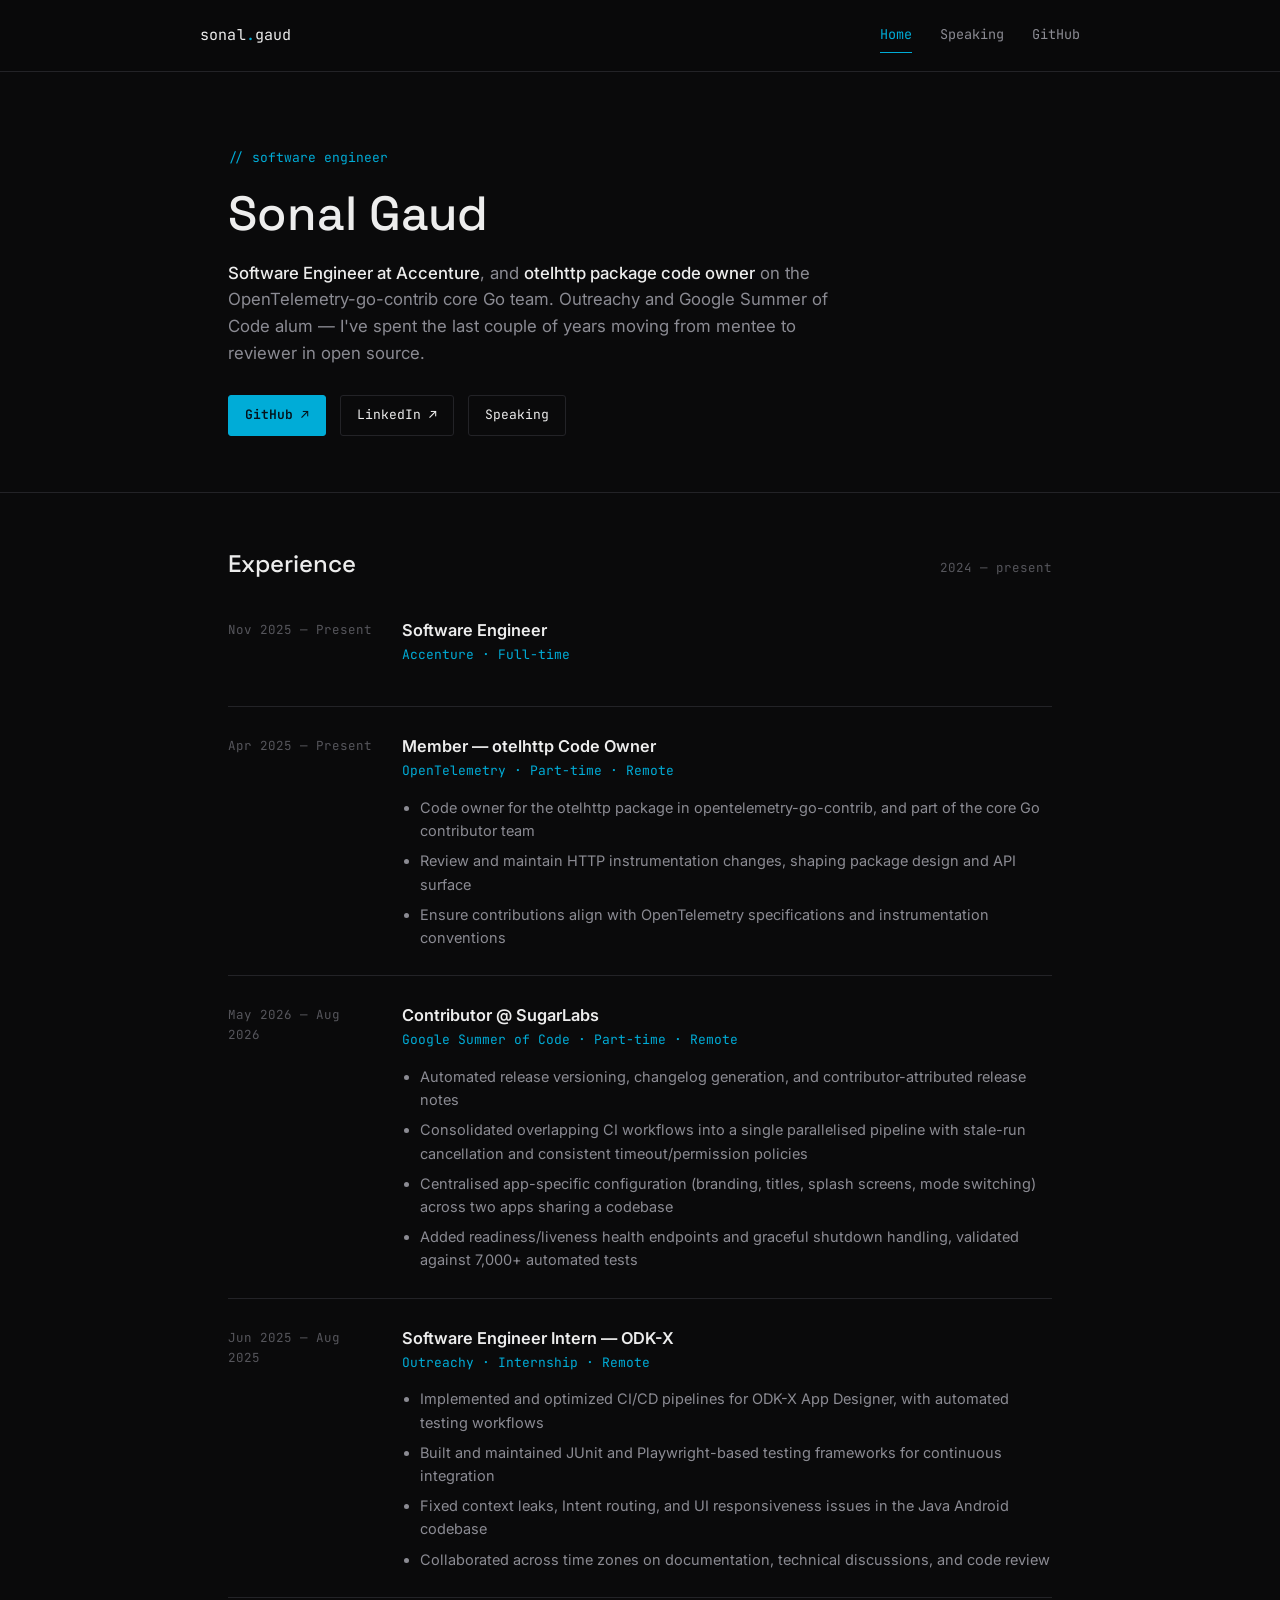
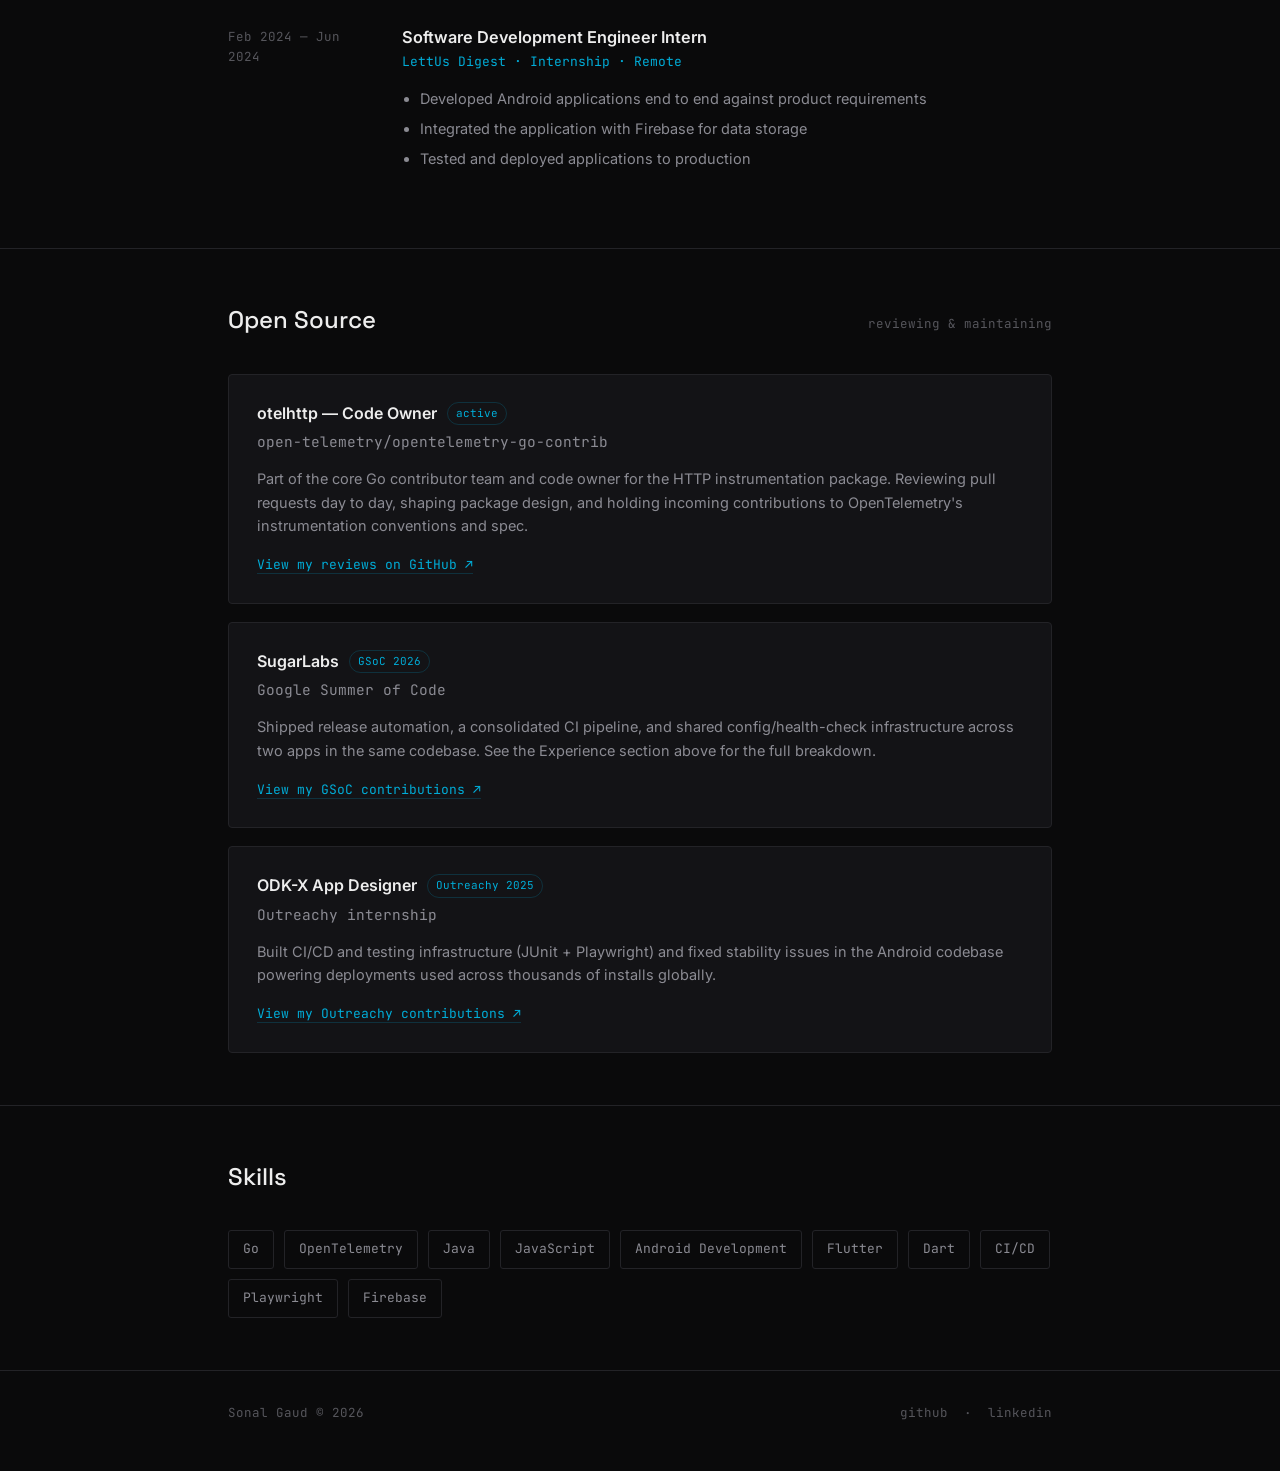
==== commit 018f9e01: "added speaking tab" ====
--- a/index.html
+++ b/index.html
@@ -1,205 +1,218 @@
 <!DOCTYPE html>
 <html lang="en">
+
 <head>
-<meta charset="UTF-8" />
-<meta name="viewport" content="width=device-width, initial-scale=1.0" />
-<title>Sonal Gaud — Software Engineer</title>
-<meta name="description" content="Sonal Gaud — Software Engineer, otelhttp code owner at OpenTelemetry-go-contrib, GSoC and Outreachy alum." />
-<link rel="preconnect" href="https://fonts.googleapis.com">
-<link href="https://fonts.googleapis.com/css2?family=Space+Grotesk:wght@500;600&family=Inter:wght@400;500;600&family=JetBrains+Mono:wght@400;500;600&display=swap" rel="stylesheet">
-<link rel="stylesheet" href="style.css">
+  <meta charset="UTF-8" />
+  <meta name="viewport" content="width=device-width, initial-scale=1.0" />
+  <title>Sonal Gaud — Software Engineer</title>
+  <meta name="description"
+    content="Sonal Gaud — Software Engineer, otelhttp code owner at OpenTelemetry-go-contrib, GSoC and Outreachy alum." />
+  <link rel="preconnect" href="https://fonts.googleapis.com">
+  <link
+    href="https://fonts.googleapis.com/css2?family=Space+Grotesk:wght@500;600&family=Inter:wght@400;500;600&family=JetBrains+Mono:wght@400;500;600&display=swap"
+    rel="stylesheet">
+  <link rel="stylesheet" href="style.css">
 </head>
+
 <body>
 
-<header class="site-nav">
-  <div class="wrap nav-row">
-    <div class="nav-name">sonal<span>.</span>gaud</div>
-    <nav class="nav-links">
-      <a href="index.html" class="active">Home</a>
-      <a href="speaking.html">Speaking</a>
-      <a href="https://github.com/sonalgaud12" target="_blank" rel="noopener">GitHub</a>
-    </nav>
-  </div>
-</header>
-
-<main>
-  <section class="hero" style="border-top: none;">
-    <div class="wrap">
-      <p class="hero-eyebrow">// software engineer</p>
-      <h1>Sonal Gaud</h1>
-      <p class="hero-role">
-        <strong>Software Engineer at Accenture</strong>, and <strong>otelhttp package code owner</strong>
-        on the OpenTelemetry-go-contrib core Go team. Outreachy and Google Summer of Code alum —
-        I've spent the last couple of years moving from mentee to reviewer in open source.
-      </p>
-      <div class="hero-links">
-        <a class="pill solid" href="https://github.com/sonalgaud12" target="_blank" rel="noopener">GitHub ↗</a>
-        <a class="pill" href="https://www.linkedin.com/in/sonal-gaud/" target="_blank" rel="noopener">LinkedIn ↗</a>
-        <a class="pill" href="speaking.html">Speaking</a>
-      </div>
+  <header class="site-nav">
+    <div class="wrap nav-row">
+      <div class="nav-name">sonal<span>.</span>gaud</div>
+      <nav class="nav-links">
+        <a href="index.html" class="active">Home</a>
+        <a href="speaking.html">Speaking</a>
+        <a href="https://github.com/sonalgaud12" target="_blank" rel="noopener">GitHub</a>
+      </nav>
     </div>
-  </section>
-
-  <section>
-    <div class="wrap">
-      <div class="section-head">
-        <h2>Experience</h2>
-        <span class="section-note">2024 — present</span>
-      </div>
-
-      <div class="timeline">
-        <div class="tl-item">
-          <div class="tl-date">Nov 2025 — Present</div>
-          <div>
-            <p class="tl-role">Software Engineer</p>
-            <p class="tl-org">Accenture · Full-time</p>
-          </div>
-        </div>
-
-        <div class="tl-item">
-          <div class="tl-date">Apr 2025 — Present</div>
-          <div>
-            <p class="tl-role">Member — otelhttp Code Owner</p>
-            <p class="tl-org">OpenTelemetry · Part-time · Remote</p>
-            <ul>
-              <li>Code owner for the otelhttp package in opentelemetry-go-contrib, and part of the core Go contributor team</li>
-              <li>Review and maintain HTTP instrumentation changes, shaping package design and API surface</li>
-              <li>Ensure contributions align with OpenTelemetry specifications and instrumentation conventions</li>
-            </ul>
-          </div>
-        </div>
-
-        <div class="tl-item">
-          <div class="tl-date">May 2026 — Aug 2026</div>
-          <div>
-            <p class="tl-role">Contributor @ SugarLabs</p>
-            <p class="tl-org">Google Summer of Code · Part-time · Remote</p>
-            <ul>
-              <li>Automated release versioning, changelog generation, and contributor-attributed release notes</li>
-              <li>Consolidated overlapping CI workflows into a single parallelised pipeline with stale-run cancellation and consistent timeout/permission policies</li>
-              <li>Centralised app-specific configuration (branding, titles, splash screens, mode switching) across two apps sharing a codebase</li>
-              <li>Added readiness/liveness health endpoints and graceful shutdown handling, validated against 7,000+ automated tests</li>
-            </ul>
-          </div>
-        </div>
-
-        <div class="tl-item">
-          <div class="tl-date">Jun 2025 — Aug 2025</div>
-          <div>
-            <p class="tl-role">Software Engineer Intern — ODK-X</p>
-            <p class="tl-org">Outreachy · Internship · Remote</p>
-            <ul>
-              <li>Implemented and optimized CI/CD pipelines for ODK-X App Designer, with automated testing workflows</li>
-              <li>Built and maintained JUnit and Playwright-based testing frameworks for continuous integration</li>
-              <li>Fixed context leaks, Intent routing, and UI responsiveness issues in the Java Android codebase</li>
-              <li>Collaborated across time zones on documentation, technical discussions, and code review</li>
-            </ul>
-          </div>
-        </div>
-
-        <div class="tl-item">
-          <div class="tl-date">Feb 2024 — Jun 2024</div>
-          <div>
-            <p class="tl-role">Software Development Engineer Intern</p>
-            <p class="tl-org">LettUs Digest · Internship · Remote</p>
-            <ul>
-              <li>Developed Android applications end to end against product requirements</li>
-              <li>Integrated the application with Firebase for data storage</li>
-              <li>Tested and deployed applications to production</li>
-            </ul>
-          </div>
-        </div>
-      </div>
+  </header>
+
+  <main>
+    <section class="hero" style="border-top: none;">
+      <div class="wrap">
+        <p class="hero-eyebrow">// software engineer</p>
+        <h1>Sonal Gaud</h1>
+        <p class="hero-role">
+          <strong>Software Engineer at Accenture</strong>, and <strong>otelhttp package code owner</strong>
+          on the OpenTelemetry-go-contrib core Go team. Outreachy and Google Summer of Code alum —
+          I've spent the last couple of years moving from mentee to reviewer in open source.
+        </p>
+        <div class="hero-links">
+          <a class="pill solid" href="https://github.com/sonalgaud12" target="_blank" rel="noopener">GitHub ↗</a>
+          <a class="pill" href="https://www.linkedin.com/in/sonal-gaud/" target="_blank" rel="noopener">LinkedIn ↗</a>
+          <a class="pill" href="speaking.html">Speaking</a>
+        </div>
+      </div>
+    </section>
+
+    <section>
+      <div class="wrap">
+        <div class="section-head">
+          <h2>Experience</h2>
+          <span class="section-note">2024 — present</span>
+        </div>
+
+        <div class="timeline">
+          <div class="tl-item">
+            <div class="tl-date">Nov 2025 — Present</div>
+            <div>
+              <p class="tl-role">Software Engineer</p>
+              <p class="tl-org">Accenture · Full-time</p>
+            </div>
+          </div>
+
+          <div class="tl-item">
+            <div class="tl-date">Apr 2025 — Present</div>
+            <div>
+              <p class="tl-role">Member — otelhttp Code Owner</p>
+              <p class="tl-org">OpenTelemetry · Part-time · Remote</p>
+              <ul>
+                <li>Code owner for the otelhttp package in opentelemetry-go-contrib, and part of the core Go contributor
+                  team</li>
+                <li>Review and maintain HTTP instrumentation changes, shaping package design and API surface</li>
+                <li>Ensure contributions align with OpenTelemetry specifications and instrumentation conventions</li>
+              </ul>
+            </div>
+          </div>
+
+          <div class="tl-item">
+            <div class="tl-date">May 2026 — Aug 2026</div>
+            <div>
+              <p class="tl-role">Contributor @ SugarLabs</p>
+              <p class="tl-org">Google Summer of Code · Part-time · Remote</p>
+              <ul>
+                <li>Automated release versioning, changelog generation, and contributor-attributed release notes</li>
+                <li>Consolidated overlapping CI workflows into a single parallelised pipeline with stale-run
+                  cancellation and consistent timeout/permission policies</li>
+                <li>Centralised app-specific configuration (branding, titles, splash screens, mode switching) across two
+                  apps sharing a codebase</li>
+                <li>Added readiness/liveness health endpoints and graceful shutdown handling, validated against 7,000+
+                  automated tests</li>
+              </ul>
+            </div>
+          </div>
+
+          <div class="tl-item">
+            <div class="tl-date">Jun 2025 — Aug 2025</div>
+            <div>
+              <p class="tl-role">Software Engineer Intern — ODK-X</p>
+              <p class="tl-org">Outreachy · Internship · Remote</p>
+              <ul>
+                <li>Implemented and optimized CI/CD pipelines for ODK-X App Designer, with automated testing workflows
+                </li>
+                <li>Built and maintained JUnit and Playwright-based testing frameworks for continuous integration</li>
+                <li>Fixed context leaks, Intent routing, and UI responsiveness issues in the Java Android codebase</li>
+                <li>Collaborated across time zones on documentation, technical discussions, and code review</li>
+              </ul>
+            </div>
+          </div>
+
+          <div class="tl-item">
+            <div class="tl-date">Feb 2024 — Jun 2024</div>
+            <div>
+              <p class="tl-role">Software Development Engineer Intern</p>
+              <p class="tl-org">LettUs Digest · Internship · Remote</p>
+              <ul>
+                <li>Developed Android applications end to end against product requirements</li>
+                <li>Integrated the application with Firebase for data storage</li>
+                <li>Tested and deployed applications to production</li>
+              </ul>
+            </div>
+          </div>
+        </div>
+      </div>
+    </section>
+
+    <section>
+      <div class="wrap">
+        <div class="section-head">
+          <h2>Open Source</h2>
+          <span class="section-note">reviewing &amp; maintaining</span>
+        </div>
+
+        <div class="oss-card">
+          <div class="oss-title-row">
+            <span class="oss-title">otelhttp — Code Owner</span>
+            <span class="oss-tag">active</span>
+          </div>
+          <p class="oss-repo">open-telemetry/opentelemetry-go-contrib</p>
+          <p>
+            Part of the core Go contributor team and code owner for the HTTP instrumentation
+            package. Reviewing pull requests day to day, shaping package design, and holding
+            incoming contributions to OpenTelemetry's instrumentation conventions and spec.
+          </p>
+          <a class="oss-link"
+            href="https://github.com/open-telemetry/opentelemetry-go-contrib/pulls?q=is%3Apr+reviewed-by%3Asonalgaud12"
+            target="_blank" rel="noopener">
+            View my reviews on GitHub ↗
+          </a>
+        </div>
+
+        <div class="oss-card">
+          <div class="oss-title-row">
+            <span class="oss-title">SugarLabs</span>
+            <span class="oss-tag">GSoC 2026</span>
+          </div>
+          <p class="oss-repo">Google Summer of Code</p>
+          <p>
+            Shipped release automation, a consolidated CI pipeline, and shared config/health-check
+            infrastructure across two apps in the same codebase. See the Experience section above
+            for the full breakdown.
+          </p>
+          <a class="oss-link" href="https://github.com/sonalgaud12" target="_blank" rel="noopener">
+            View my GSoC contributions ↗
+          </a>
+        </div>
+
+        <div class="oss-card">
+          <div class="oss-title-row">
+            <span class="oss-title">ODK-X App Designer</span>
+            <span class="oss-tag">Outreachy 2025</span>
+          </div>
+          <p class="oss-repo">Outreachy internship</p>
+          <p>
+            Built CI/CD and testing infrastructure (JUnit + Playwright) and fixed stability issues
+            in the Android codebase powering deployments used across thousands of installs globally.
+          </p>
+          <a class="oss-link" href="https://github.com/sonalgaud12" target="_blank" rel="noopener">
+            View my Outreachy contributions ↗
+          </a>
+        </div>
+      </div>
+    </section>
+
+    <section>
+      <div class="wrap">
+        <div class="section-head">
+          <h2>Skills</h2>
+        </div>
+        <div class="skill-grid">
+          <span class="skill-chip">Go</span>
+          <span class="skill-chip">OpenTelemetry</span>
+          <span class="skill-chip">Java</span>
+          <span class="skill-chip">JavaScript</span>
+          <span class="skill-chip">Android Development</span>
+          <span class="skill-chip">Flutter</span>
+          <span class="skill-chip">Dart</span>
+          <span class="skill-chip">CI/CD</span>
+          <span class="skill-chip">Playwright</span>
+          <span class="skill-chip">Firebase</span>
+        </div>
+      </div>
+    </section>
+  </main>
+
+  <footer>
+    <div class="wrap" style="display:flex; justify-content:space-between; width:100%; flex-wrap:wrap; gap:12px;">
+      <span>Sonal Gaud © 2026</span>
+      <span>
+        <a href="https://github.com/sonalgaud12" target="_blank" rel="noopener">github</a>
+        &nbsp;·&nbsp;
+        <a href="https://www.linkedin.com/in/sonal-gaud/" target="_blank" rel="noopener">linkedin</a>
+      </span>
     </div>
-  </section>
-
-  <section>
-    <div class="wrap">
-      <div class="section-head">
-        <h2>Open Source</h2>
-        <span class="section-note">reviewing &amp; maintaining</span>
-      </div>
-
-      <div class="oss-card">
-        <div class="oss-title-row">
-          <span class="oss-title">otelhttp — Code Owner</span>
-          <span class="oss-tag">active</span>
-        </div>
-        <p class="oss-repo">open-telemetry/opentelemetry-go-contrib</p>
-        <p>
-          Part of the core Go contributor team and code owner for the HTTP instrumentation
-          package. Reviewing pull requests day to day, shaping package design, and holding
-          incoming contributions to OpenTelemetry's instrumentation conventions and spec.
-        </p>
-        <a class="oss-link" href="https://github.com/open-telemetry/opentelemetry-go-contrib/pulls?q=is%3Apr+reviewed-by%3Asonalgaud12" target="_blank" rel="noopener">
-          View my reviews on GitHub ↗
-        </a>
-      </div>
-
-      <div class="oss-card">
-        <div class="oss-title-row">
-          <span class="oss-title">SugarLabs</span>
-          <span class="oss-tag">GSoC 2026</span>
-        </div>
-        <p class="oss-repo">Google Summer of Code</p>
-        <p>
-          Shipped release automation, a consolidated CI pipeline, and shared config/health-check
-          infrastructure across two apps in the same codebase. See the Experience section above
-          for the full breakdown.
-        </p>
-        <a class="oss-link" href="https://github.com/sonalgaud12" target="_blank" rel="noopener">
-          View my GSoC contributions ↗
-        </a>
-      </div>
-
-      <div class="oss-card">
-        <div class="oss-title-row">
-          <span class="oss-title">ODK-X App Designer</span>
-          <span class="oss-tag">Outreachy 2025</span>
-        </div>
-        <p class="oss-repo">Outreachy internship</p>
-        <p>
-          Built CI/CD and testing infrastructure (JUnit + Playwright) and fixed stability issues
-          in the Android codebase powering deployments used across thousands of installs globally.
-        </p>
-        <a class="oss-link" href="https://github.com/sonalgaud12" target="_blank" rel="noopener">
-          View my Outreachy contributions ↗
-        </a>
-      </div>
-    </div>
-  </section>
-
-  <section>
-    <div class="wrap">
-      <div class="section-head">
-        <h2>Skills</h2>
-      </div>
-      <div class="skill-grid">
-        <span class="skill-chip">Go</span>
-        <span class="skill-chip">OpenTelemetry</span>
-        <span class="skill-chip">Java</span>
-        <span class="skill-chip">JavaScript</span>
-        <span class="skill-chip">Android Development</span>
-        <span class="skill-chip">Flutter</span>
-        <span class="skill-chip">Dart</span>
-        <span class="skill-chip">CI/CD</span>
-        <span class="skill-chip">Playwright</span>
-        <span class="skill-chip">Firebase</span>
-      </div>
-    </div>
-  </section>
-</main>
-
-<footer>
-  <div class="wrap" style="display:flex; justify-content:space-between; width:100%; flex-wrap:wrap; gap:12px;">
-    <span>Sonal Gaud © 2026</span>
-    <span>
-      <a href="https://github.com/sonalgaud12" target="_blank" rel="noopener">github</a>
-      &nbsp;·&nbsp;
-      <a href="https://www.linkedin.com/in/sonal-gaud/" target="_blank" rel="noopener">linkedin</a>
-    </span>
-  </div>
-</footer>
+  </footer>
 
 </body>
-</html>
+
+</html>
--- a/style.css
+++ b/style.css
@@ -1,621 +1,481 @@
+/* ============================================================
+   Sonal Gaud — portfolio
+   Palette grounded in the Go/OpenTelemetry world: near-black
+   canvas, Go's own cyan as the single accent, monospace used
+   only where it's actually doing a job (labels, meta, code).
+   ============================================================ */
+
+:root {
+  --bg: #0a0a0b;
+  --surface: #131316;
+  --surface-hover: #17171b;
+  --line: #232327;
+  --text: #ededed;
+  --text-dim: #8b8b93;
+  --text-faint: #56565c;
+  --accent: #00acd7;
+  /* Go cyan */
+  --accent-dim: #00acd733;
+
+  --font-display: "Space Grotesk", "Segoe UI", sans-serif;
+  --font-body: "Inter", "Segoe UI", sans-serif;
+  --font-mono: "JetBrains Mono", ui-monospace, "SF Mono", Menlo, monospace;
+
+  --measure: 640px;
+}
+
+@media (prefers-reduced-motion: no-preference) {
+  html {
+    scroll-behavior: smooth;
+  }
+}
+
 * {
-    margin: 0;
-    padding: 0;
-    box-sizing: border-box;
-}
-
+  box-sizing: border-box;
+}
+
+html,
 body {
-    font-family: 'Poppins', sans-serif;
-    background: linear-gradient(135deg, #f8f4ff 0%, #e8d5ff 25%, #d6b8ff 50%, #c49bff 75%, #b87fff 100%);
-    min-height: 100vh;
-    overflow-x: hidden;
-    position: relative;
-}
-
-/* Floating elements background */
-.floating-shapes {
-    position: fixed;
-    width: 100%;
-    height: 100%;
-    top: 0;
-    left: 0;
-    pointer-events: none;
-    z-index: 1;
-}
-
-.shape {
-    position: absolute;
-    border-radius: 50%;
-    opacity: 0.1;
-    animation: float 20s infinite ease-in-out;
-}
-
-.shape:nth-child(1) {
-    width: 100px;
-    height: 100px;
-    background: #9d4edd;
-    top: 10%;
-    left: 10%;
-    animation-delay: 0s;
-}
-
-.shape:nth-child(2) {
-    width: 150px;
-    height: 150px;
-    background: #c77dff;
-    top: 20%;
-    right: 15%;
-    animation-delay: -5s;
-}
-
-.shape:nth-child(3) {
-    width: 80px;
-    height: 80px;
-    background: #e0aaff;
-    bottom: 20%;
-    left: 20%;
-    animation-delay: -10s;
-}
-
-.shape:nth-child(4) {
-    width: 120px;
-    height: 120px;
-    background: #c77dff;
-    bottom: 30%;
-    right: 25%;
-    animation-delay: -15s;
-}
-
-@keyframes float {
-
-    0%,
-    100% {
-        transform: translateY(0px) rotate(0deg);
-    }
-
-    33% {
-        transform: translateY(-30px) rotate(120deg);
-    }
-
-    66% {
-        transform: translateY(20px) rotate(240deg);
-    }
-}
-
-/* Navigation */
-nav {
-    position: fixed;
-    top: 30px;
-    left: 50%;
-    transform: translateX(-50%);
-    z-index: 1000;
-    background: rgba(255, 255, 255, 0.25);
-    backdrop-filter: blur(20px);
-    padding: 15px 30px;
-    border-radius: 50px;
-    border: 1px solid rgba(255, 255, 255, 0.3);
-    box-shadow: 0 8px 32px rgba(157, 78, 221, 0.2);
-}
-
-nav ul {
-    display: flex;
-    list-style: none;
-    gap: 30px;
-}
-
-nav a {
-    color: #6b46c1;
-    text-decoration: none;
-    font-weight: 500;
-    font-size: 0.95rem;
-    transition: all 0.3s ease;
-    position: relative;
-    padding: 8px 16px;
-    border-radius: 25px;
-}
-
-nav a:hover {
-    color: #ffffff;
-    background: linear-gradient(135deg, #9d4edd, #c77dff);
-    transform: translateY(-2px);
-    box-shadow: 0 5px 15px rgba(157, 78, 221, 0.4);
-}
-
-/* Hero Section */
+  margin: 0;
+  padding: 0;
+  background: var(--bg);
+  color: var(--text);
+}
+
+body {
+  font-family: var(--font-body);
+  font-size: 16px;
+  line-height: 1.6;
+  -webkit-font-smoothing: antialiased;
+}
+
+a {
+  color: inherit;
+  text-decoration: none;
+}
+
+a:focus-visible,
+button:focus-visible {
+  outline: 2px solid var(--accent);
+  outline-offset: 3px;
+}
+
+.wrap {
+  max-width: 880px;
+  margin: 0 auto;
+  padding: 0 28px;
+}
+
+/* ---------- nav ---------- */
+
+header.site-nav {
+  border-bottom: 1px solid var(--line);
+  position: sticky;
+  top: 0;
+  background: rgba(10, 10, 11, 0.88);
+  backdrop-filter: blur(10px);
+  z-index: 10;
+}
+
+.nav-row {
+  display: flex;
+  align-items: center;
+  justify-content: space-between;
+  padding: 18px 0;
+}
+
+.nav-name {
+  font-family: var(--font-mono);
+  font-size: 15px;
+  color: var(--text);
+  letter-spacing: 0.01em;
+}
+
+.nav-name span {
+  color: var(--accent);
+}
+
+.nav-links {
+  display: flex;
+  gap: 28px;
+  font-family: var(--font-mono);
+  font-size: 13.5px;
+}
+
+.nav-links a {
+  color: var(--text-dim);
+  padding: 6px 0;
+  border-bottom: 1px solid transparent;
+  transition: color 0.15s ease, border-color 0.15s ease;
+}
+
+.nav-links a:hover {
+  color: var(--text);
+}
+
+.nav-links a.active {
+  color: var(--accent);
+  border-color: var(--accent);
+}
+
+/* ---------- hero ---------- */
+
 .hero {
-    height: 100vh;
-    display: flex;
-    align-items: center;
-    justify-content: center;
-    text-align: center;
-    position: relative;
-    z-index: 10;
-}
-
-.hero-content {
-    max-width: 800px;
-    padding: 0 20px;
-}
-
-.hero-image-container {
-    width: 180px;
-    height: 180px;
-    margin: 0 auto 30px;
-    position: relative;
-    animation: pulse 3s ease-in-out infinite;
-}
-
-.hero-image-container::before {
-    content: '';
-    position: absolute;
-    top: -15px;
-    left: -15px;
-    right: -15px;
-    bottom: -15px;
-    border-radius: 50%;
-    background: linear-gradient(45deg, #e0aaff, #c77dff, #9d4edd);
-    z-index: -1;
-    opacity: 0.6;
-    animation: rotate 10s linear infinite;
-}
-
-.hero-image-container::after {
-    content: '';
-    position: absolute;
-    top: -8px;
-    left: -8px;
-    right: -8px;
-    bottom: -8px;
-    border-radius: 50%;
-    background: rgba(255, 255, 255, 0.3);
-    z-index: -1;
-    backdrop-filter: blur(10px);
-}
-
-.hero-image {
-    width: 100%;
-    height: 100%;
-    border-radius: 50%;
-    object-fit: cover;
-    border: 4px solid rgba(255, 255, 255, 0.4);
-    box-shadow: 0 20px 40px rgba(157, 78, 221, 0.3);
-    transition: all 0.3s ease;
-}
-
-.hero-image:hover {
-    transform: scale(1.05);
-    box-shadow: 0 25px 50px rgba(157, 78, 221, 0.4);
-}
-
-@keyframes pulse {
-
-    0%,
-    100% {
-        transform: scale(1);
-    }
-
-    50% {
-        transform: scale(1.05);
-    }
-}
-
-@keyframes rotate {
-    0% {
-        transform: rotate(0deg);
-    }
-
-    100% {
-        transform: rotate(360deg);
-    }
+  padding: 76px 0 56px;
+}
+
+.hero-eyebrow {
+  font-family: var(--font-mono);
+  font-size: 13px;
+  color: var(--accent);
+  margin: 0 0 18px;
 }
 
 .hero h1 {
-    font-family: 'Playfair Display', serif;
-    font-size: 4rem;
-    font-weight: 700;
-    color: #6b46c1;
-    margin-bottom: 20px;
-    opacity: 0;
-    animation: fadeInUp 1s ease 0.5s both;
-}
-
-.hero .subtitle {
-    font-size: 1.4rem;
-    color: #8b5cf6;
-    margin-bottom: 30px;
-    font-weight: 400;
-    opacity: 0;
-    animation: fadeInUp 1s ease 0.7s both;
-}
-
-.hero .description {
-    font-size: 1.1rem;
-    color: #6b46c1;
-    margin-bottom: 40px;
-    opacity: 0.8;
-    line-height: 1.6;
-    opacity: 0;
-    animation: fadeInUp 1s ease 0.9s both;
-}
-
-.cta-buttons {
-    display: flex;
-    gap: 20px;
-    justify-content: center;
-    flex-wrap: wrap;
-    opacity: 0;
-    animation: fadeInUp 1s ease 1.1s both;
-}
-
-.btn {
-    padding: 15px 30px;
-    border-radius: 50px;
-    text-decoration: none;
-    font-weight: 600;
-    font-size: 1rem;
-    transition: all 0.3s ease;
-    position: relative;
-    overflow: hidden;
-}
-
-.btn-primary {
-    background: linear-gradient(135deg, #9d4edd, #c77dff);
-    color: white;
-    box-shadow: 0 10px 30px rgba(157, 78, 221, 0.3);
-}
-
-.btn-secondary {
-    background: rgba(255, 255, 255, 0.3);
-    color: #6b46c1;
-    border: 2px solid rgba(157, 78, 221, 0.3);
-    backdrop-filter: blur(10px);
-}
-
-.btn:hover {
-    transform: translateY(-3px);
-}
-
-.btn-primary:hover {
-    box-shadow: 0 15px 40px rgba(157, 78, 221, 0.4);
-}
-
-.btn-secondary:hover {
-    background: rgba(255, 255, 255, 0.5);
-    border-color: rgba(157, 78, 221, 0.5);
-}
-
-@keyframes fadeInUp {
-    from {
-        opacity: 0;
-        transform: translateY(30px);
-    }
-
-    to {
-        opacity: 1;
-        transform: translateY(0);
-    }
-}
-
-/* Sections */
+  font-family: var(--font-display);
+  font-weight: 500;
+  font-size: clamp(2.1rem, 4.5vw, 3rem);
+  line-height: 1.15;
+  margin: 0 0 18px;
+  max-width: 14ch;
+}
+
+.hero-role {
+  font-size: 1.05rem;
+  color: var(--text-dim);
+  max-width: var(--measure);
+  margin: 0 0 28px;
+}
+
+.hero-role strong {
+  color: var(--text);
+  font-weight: 500;
+}
+
+.hero-links {
+  display: flex;
+  gap: 14px;
+  flex-wrap: wrap;
+}
+
+.pill {
+  font-family: var(--font-mono);
+  font-size: 13px;
+  padding: 9px 16px;
+  border: 1px solid var(--line);
+  border-radius: 3px;
+  color: var(--text);
+  transition: border-color 0.15s ease, background 0.15s ease;
+}
+
+.pill:hover {
+  border-color: var(--accent);
+  background: var(--accent-dim);
+}
+
+.pill.solid {
+  background: var(--accent);
+  border-color: var(--accent);
+  color: #04121a;
+  font-weight: 600;
+}
+
+.pill.solid:hover {
+  background: #29c1e3;
+}
+
+/* ---------- section shell ---------- */
+
 section {
-    padding: 100px 50px;
-    position: relative;
-    z-index: 10;
-}
-
-.container {
-    max-width: 1200px;
-    margin: 0 auto;
-}
-
-.section-title {
-    font-family: 'Playfair Display', serif;
-    font-size: 3rem;
-    font-weight: 600;
-    color: #6b46c1;
-    text-align: center;
-    margin-bottom: 20px;
-    position: relative;
-}
-
-.section-subtitle {
-    text-align: center;
-    font-size: 1.2rem;
-    color: #8b5cf6;
-    margin-bottom: 60px;
-    opacity: 0.9;
-}
-
-/* Cards */
-.cards-grid {
-    display: grid;
-    grid-template-columns: repeat(auto-fit, minmax(300px, 1fr));
-    gap: 30px;
-}
-
-.card {
-    background: rgba(255, 255, 255, 0.4);
-    backdrop-filter: blur(20px);
-    border-radius: 25px;
-    padding: 40px 30px;
-    border: 1px solid rgba(255, 255, 255, 0.3);
-    box-shadow: 0 20px 40px rgba(157, 78, 221, 0.1);
-    transition: all 0.4s ease;
-    position: relative;
-    overflow: hidden;
-}
-
-.card::before {
-    content: '';
-    position: absolute;
-    top: -50%;
-    left: -50%;
-    width: 200%;
-    height: 200%;
-    background: linear-gradient(45deg, transparent, rgba(255, 255, 255, 0.1), transparent);
-    transform: rotate(45deg);
-    transition: all 0.6s ease;
-    opacity: 0;
-}
-
-.card:hover::before {
-    opacity: 1;
-    animation: shimmer 1.5s ease-in-out;
-}
-
-@keyframes shimmer {
-    0% {
-        transform: translateX(-100%) translateY(-100%) rotate(45deg);
-    }
-
-    100% {
-        transform: translateX(100%) translateY(100%) rotate(45deg);
-    }
-}
-
-.card:hover {
-    transform: translateY(-10px);
-    box-shadow: 0 30px 60px rgba(157, 78, 221, 0.2);
-    border-color: rgba(199, 125, 255, 0.4);
-}
-
-.card-icon {
-    width: 70px;
-    height: 70px;
-    background: linear-gradient(135deg, #e0aaff, #c77dff);
-    border-radius: 20px;
-    display: flex;
-    align-items: center;
-    justify-content: center;
-    font-size: 2rem;
-    margin-bottom: 25px;
-    box-shadow: 0 10px 20px rgba(157, 78, 221, 0.2);
-}
-
-.card h3 {
-    font-size: 1.5rem;
-    font-weight: 600;
-    color: #6b46c1;
-    margin-bottom: 15px;
-}
-
-.card p {
-    color: #8b5cf6;
-    line-height: 1.6;
-    opacity: 0.9;
-}
-
-.blog-link {
-    text-decoration: none;
-}
-
-/* Projects Section */
-.projects-grid {
-    display: grid;
-    grid-template-columns: repeat(auto-fit, minmax(350px, 1fr));
-    gap: 40px;
-    margin-top: 50px;
-}
-
-.project-card {
-    background: rgba(255, 255, 255, 0.5);
-    backdrop-filter: blur(20px);
-    border-radius: 30px;
-    overflow: hidden;
-    border: 1px solid rgba(255, 255, 255, 0.4);
-    box-shadow: 0 25px 50px rgba(157, 78, 221, 0.15);
-    transition: all 0.4s ease;
-    position: relative;
-}
-
-.project-card:hover {
-    transform: translateY(-15px) scale(1.02);
-    box-shadow: 0 40px 80px rgba(157, 78, 221, 0.25);
-}
-
-.project-image {
-    height: 250px;
-    background: linear-gradient(135deg, #e0aaff 0%, #c77dff 50%, #9d4edd 100%);
-    display: flex;
-    align-items: center;
-    justify-content: center;
-    position: relative;
-    overflow: hidden;
-}
-
-.project-image::before {
-    content: '';
-    position: absolute;
-    top: 0;
-    left: 0;
-    right: 0;
-    bottom: 0;
-    background: radial-gradient(circle at 30% 30%, rgba(255, 255, 255, 0.3), transparent 60%);
-}
-
-.project-emoji {
-    font-size: 4rem;
-    z-index: 2;
-    position: relative;
-    animation: bounce 2s ease-in-out infinite;
-}
-
-@keyframes bounce {
-
-    0%,
-    100% {
-        transform: translateY(0px);
-    }
-
-    50% {
-        transform: translateY(-10px);
-    }
-}
-
-.project-content {
-    padding: 30px;
-}
-
-.project-title {
-    font-size: 1.5rem;
-    font-weight: 600;
-    color: #6b46c1;
-    margin-bottom: 15px;
-}
-
-.project-description {
-    color: #8b5cf6;
-    line-height: 1.6;
-    margin-bottom: 20px;
-    opacity: 0.9;
-}
-
-.tech-tags {
-    display: flex;
-    flex-wrap: wrap;
+  padding: 52px 0;
+  border-top: 1px solid var(--line);
+}
+
+.section-head {
+  display: flex;
+  align-items: baseline;
+  justify-content: space-between;
+  gap: 24px;
+  margin-bottom: 34px;
+}
+
+.section-head h2 {
+  font-family: var(--font-display);
+  font-weight: 500;
+  font-size: 1.5rem;
+  margin: 0;
+}
+
+.section-note {
+  font-family: var(--font-mono);
+  font-size: 12.5px;
+  color: var(--text-faint);
+}
+
+/* ---------- experience timeline ---------- */
+
+.timeline {
+  display: flex;
+  flex-direction: column;
+}
+
+.tl-item {
+  display: grid;
+  grid-template-columns: 150px 1fr;
+  gap: 24px;
+  padding: 26px 0;
+  border-top: 1px solid var(--line);
+}
+
+.tl-item:first-child {
+  border-top: none;
+  padding-top: 0;
+}
+
+.tl-date {
+  font-family: var(--font-mono);
+  font-size: 12.5px;
+  color: var(--text-faint);
+  padding-top: 3px;
+}
+
+.tl-role {
+  font-size: 1.02rem;
+  font-weight: 600;
+  color: var(--text);
+  margin: 0 0 2px;
+}
+
+.tl-org {
+  font-family: var(--font-mono);
+  font-size: 13px;
+  color: var(--accent);
+  margin: 0 0 14px;
+}
+
+.tl-item ul {
+  margin: 0;
+  padding-left: 18px;
+  color: var(--text-dim);
+  font-size: 14.5px;
+}
+
+.tl-item li {
+  margin-bottom: 7px;
+}
+
+.tl-item li:last-child {
+  margin-bottom: 0;
+}
+
+/* ---------- open source ---------- */
+
+.oss-card {
+  background: var(--surface);
+  border: 1px solid var(--line);
+  border-radius: 4px;
+  padding: 26px 28px;
+  margin-bottom: 18px;
+}
+
+.oss-card:last-child {
+  margin-bottom: 0;
+}
+
+.oss-title-row {
+  display: flex;
+  align-items: center;
+  gap: 10px;
+  margin-bottom: 4px;
+  flex-wrap: wrap;
+}
+
+.oss-title {
+  font-weight: 600;
+  font-size: 1rem;
+}
+
+.oss-tag {
+  font-family: var(--font-mono);
+  font-size: 11px;
+  color: var(--accent);
+  border: 1px solid var(--accent-dim);
+  padding: 2px 8px;
+  border-radius: 999px;
+}
+
+.oss-repo {
+  font-family: var(--font-mono);
+  font-size: 13px;
+  color: var(--text-faint);
+  margin-bottom: 14px;
+}
+
+.oss-card p {
+  color: var(--text-dim);
+  font-size: 14.5px;
+  margin: 0 0 14px;
+}
+
+.oss-card ul {
+  margin: 0 0 14px;
+  padding-left: 18px;
+  color: var(--text-dim);
+  font-size: 14.5px;
+}
+
+.oss-card li {
+  margin-bottom: 6px;
+}
+
+.oss-link {
+  font-family: var(--font-mono);
+  font-size: 13px;
+  color: var(--accent);
+  border-bottom: 1px solid var(--accent-dim);
+}
+
+.oss-link:hover {
+  border-color: var(--accent);
+}
+
+/* ---------- skills ---------- */
+
+.skill-grid {
+  display: flex;
+  flex-wrap: wrap;
+  gap: 10px;
+}
+
+.skill-chip {
+  font-family: var(--font-mono);
+  font-size: 13px;
+  padding: 8px 14px;
+  border: 1px solid var(--line);
+  border-radius: 3px;
+  color: var(--text-dim);
+}
+
+/* ---------- footer ---------- */
+
+footer {
+  border-top: 1px solid var(--line);
+  padding: 32px 0 48px;
+  font-family: var(--font-mono);
+  font-size: 12.5px;
+  color: var(--text-faint);
+  display: flex;
+  justify-content: space-between;
+  flex-wrap: wrap;
+  gap: 12px;
+}
+
+footer a {
+  color: var(--text-faint);
+  transition: color 0.15s ease;
+}
+
+footer a:hover {
+  color: var(--accent);
+}
+
+/* ---------- speaking page ---------- */
+
+.talk-card {
+  border: 1px solid var(--line);
+  border-radius: 4px;
+  padding: 24px 26px;
+  margin-bottom: 16px;
+}
+
+.talk-card:last-child {
+  margin-bottom: 0;
+}
+
+.talk-event {
+  font-family: var(--font-mono);
+  font-size: 12.5px;
+  color: var(--accent);
+  margin-bottom: 8px;
+}
+
+.talk-title {
+  font-size: 1.05rem;
+  font-weight: 600;
+  margin: 0 0 8px;
+}
+
+.talk-desc {
+  color: var(--text-dim);
+  font-size: 14.5px;
+  margin: 0 0 12px;
+}
+
+.talk-links {
+  display: flex;
+  gap: 16px;
+  font-family: var(--font-mono);
+  font-size: 13px;
+}
+
+.talk-links a {
+  color: var(--accent);
+  border-bottom: 1px solid var(--accent-dim);
+}
+
+.talk-links a:hover {
+  border-color: var(--accent);
+}
+
+/* empty state */
+
+.empty-state {
+  border: 1px dashed var(--line);
+  border-radius: 4px;
+  padding: 48px 32px;
+  text-align: center;
+}
+
+.empty-state .glyph {
+  font-family: var(--font-mono);
+  font-size: 13px;
+  color: var(--accent);
+  margin-bottom: 14px;
+}
+
+.empty-state h3 {
+  font-family: var(--font-display);
+  font-weight: 500;
+  font-size: 1.3rem;
+  margin: 0 0 10px;
+}
+
+.empty-state p {
+  color: var(--text-dim);
+  font-size: 14.5px;
+  max-width: 44ch;
+  margin: 0 auto;
+}
+
+/* ---------- responsive ---------- */
+
+@media (max-width: 620px) {
+  .tl-item {
+    grid-template-columns: 1fr;
+    gap: 6px;
+  }
+
+  .nav-links {
+    gap: 18px;
+  }
+
+  .hero {
+    padding: 56px 0 40px;
+  }
+
+  .section-head {
+    flex-direction: column;
+    align-items: flex-start;
     gap: 8px;
-    margin-bottom: 25px;
-}
-
-.tech-tag {
-    padding: 6px 14px;
-    background: linear-gradient(135deg, rgba(224, 170, 255, 0.3), rgba(199, 125, 255, 0.3));
-    color: #6b46c1;
-    font-size: 0.85rem;
-    border-radius: 20px;
-    font-weight: 500;
-    border: 1px solid rgba(157, 78, 221, 0.2);
-    transition: all 0.3s ease;
-}
-
-.tech-tag:hover {
-    background: linear-gradient(135deg, #e0aaff, #c77dff);
-    color: white;
-    transform: translateY(-2px);
-}
-
-.project-links {
-    display: flex;
-    gap: 15px;
-}
-
-.project-link {
-    padding: 10px 20px;
-    background: linear-gradient(135deg, #9d4edd, #c77dff);
-    color: white;
-    text-decoration: none;
-    border-radius: 25px;
-    font-weight: 500;
-    font-size: 0.9rem;
-    transition: all 0.3s ease;
-    box-shadow: 0 5px 15px rgba(157, 78, 221, 0.2);
-}
-
-.project-link:hover {
-    transform: translateY(-2px);
-    box-shadow: 0 8px 25px rgba(157, 78, 221, 0.3);
-}
-
-/* Contact Section */
-.contact-section {
-    background: rgba(255, 255, 255, 0.3);
-    backdrop-filter: blur(20px);
-    margin: 50px auto;
-    border-radius: 40px;
-    padding: 60px 40px;
-    text-align: center;
-    border: 1px solid rgba(255, 255, 255, 0.4);
-    box-shadow: 0 30px 60px rgba(157, 78, 221, 0.15);
-}
-
-.contact-links {
-    display: flex;
-    justify-content: center;
-    gap: 25px;
-    margin-top: 40px;
-    flex-wrap: wrap;
-}
-
-.contact-link {
-    display: flex;
-    align-items: center;
-    gap: 12px;
-    padding: 15px 25px;
-    background: rgba(255, 255, 255, 0.4);
-    border: 1px solid rgba(157, 78, 221, 0.3);
-    border-radius: 50px;
-    color: #6b46c1;
-    text-decoration: none;
-    font-weight: 500;
-    transition: all 0.3s ease;
-    backdrop-filter: blur(10px);
-}
-
-.contact-link:hover {
-    transform: translateY(-5px);
-    background: linear-gradient(135deg, #e0aaff, #c77dff);
-    color: white;
-    box-shadow: 0 15px 30px rgba(157, 78, 221, 0.3);
-}
-
-/* Responsive Design */
-@media (max-width: 768px) {
-    .hero h1 {
-        font-size: 2.5rem;
-    }
-
-    nav ul {
-        gap: 15px;
-    }
-
-    nav a {
-        font-size: 0.9rem;
-        padding: 6px 12px;
-    }
-
-    section {
-        padding: 50px 20px;
-    }
-
-    .cta-buttons {
-        flex-direction: column;
-        align-items: center;
-    }
-
-    .contact-links {
-        flex-direction: column;
-        align-items: center;
-    }
-}
-
-/* Scroll animations */
-.animate-on-scroll {
-    opacity: 0;
-    transform: translateY(50px);
-    transition: all 0.8s ease;
-}
-
-.animate-on-scroll.visible {
-    opacity: 1;
-    transform: translateY(0);
-}
+  }
+}
